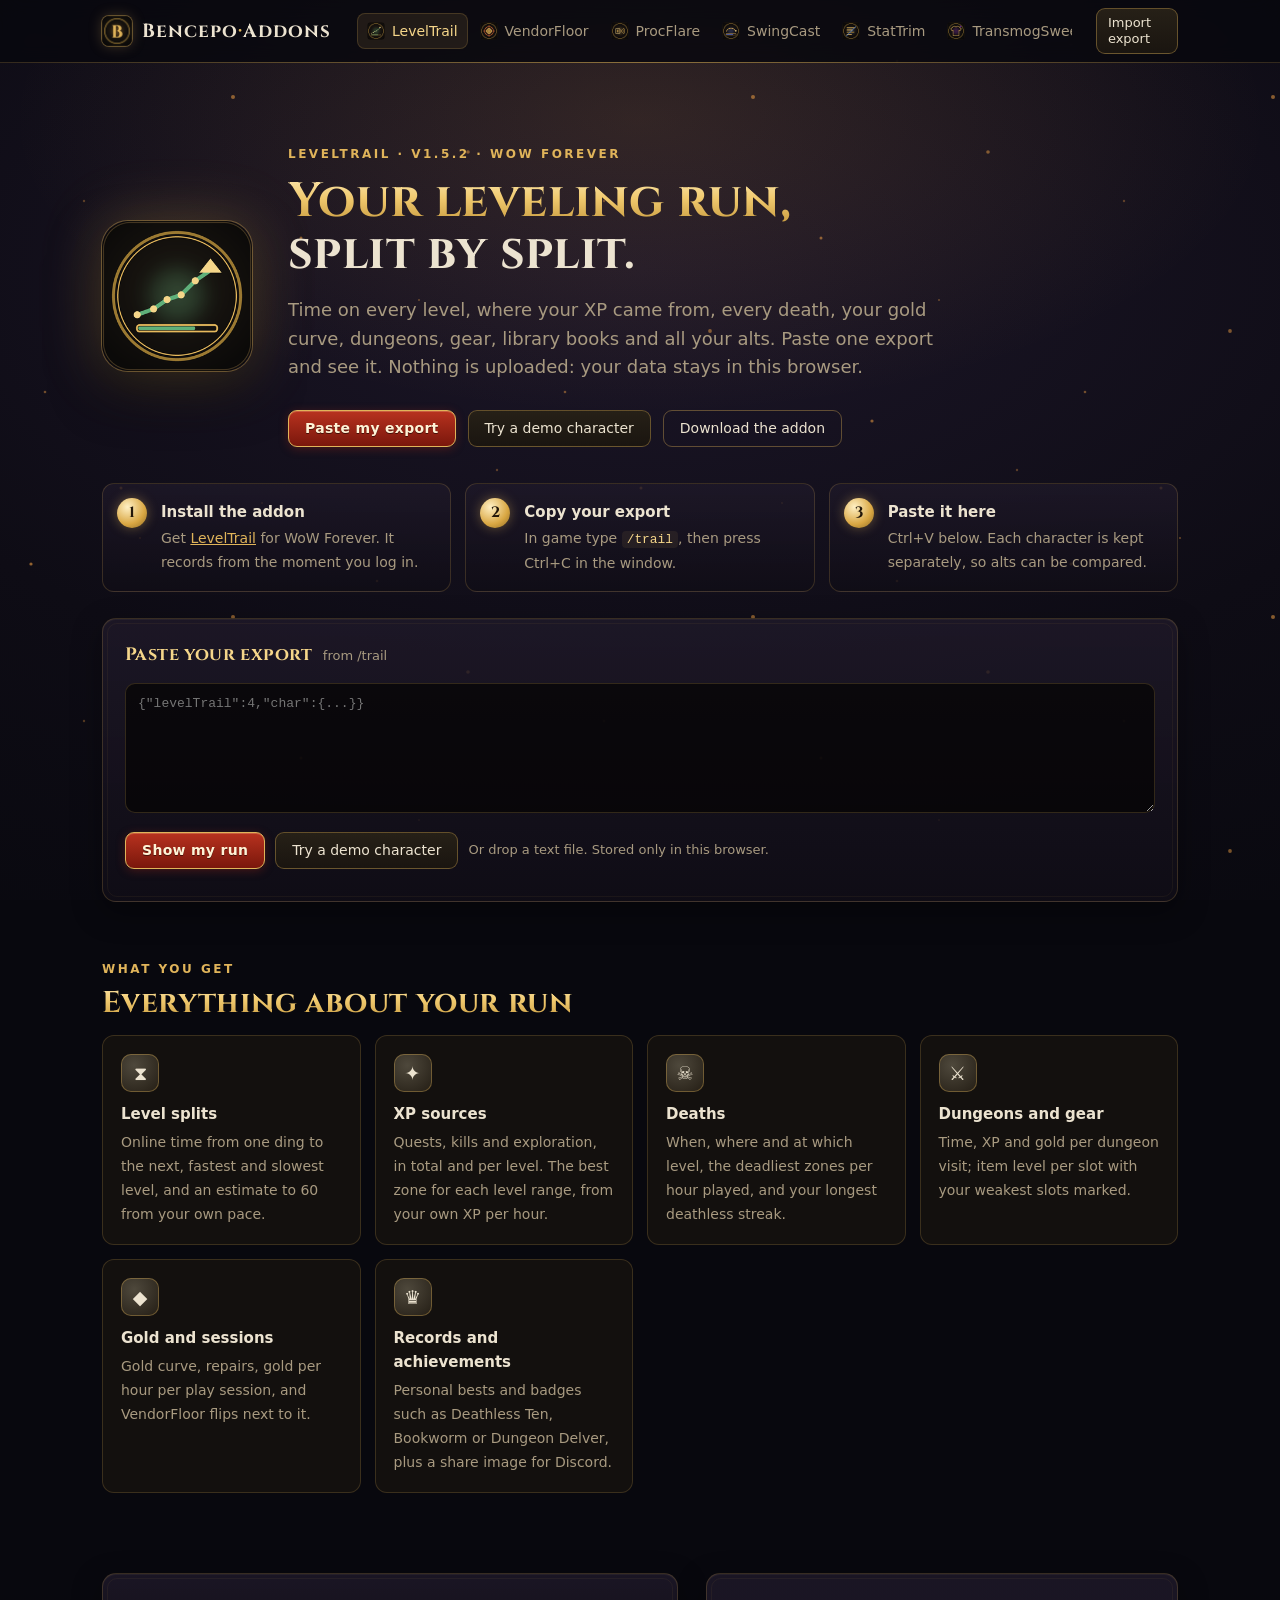
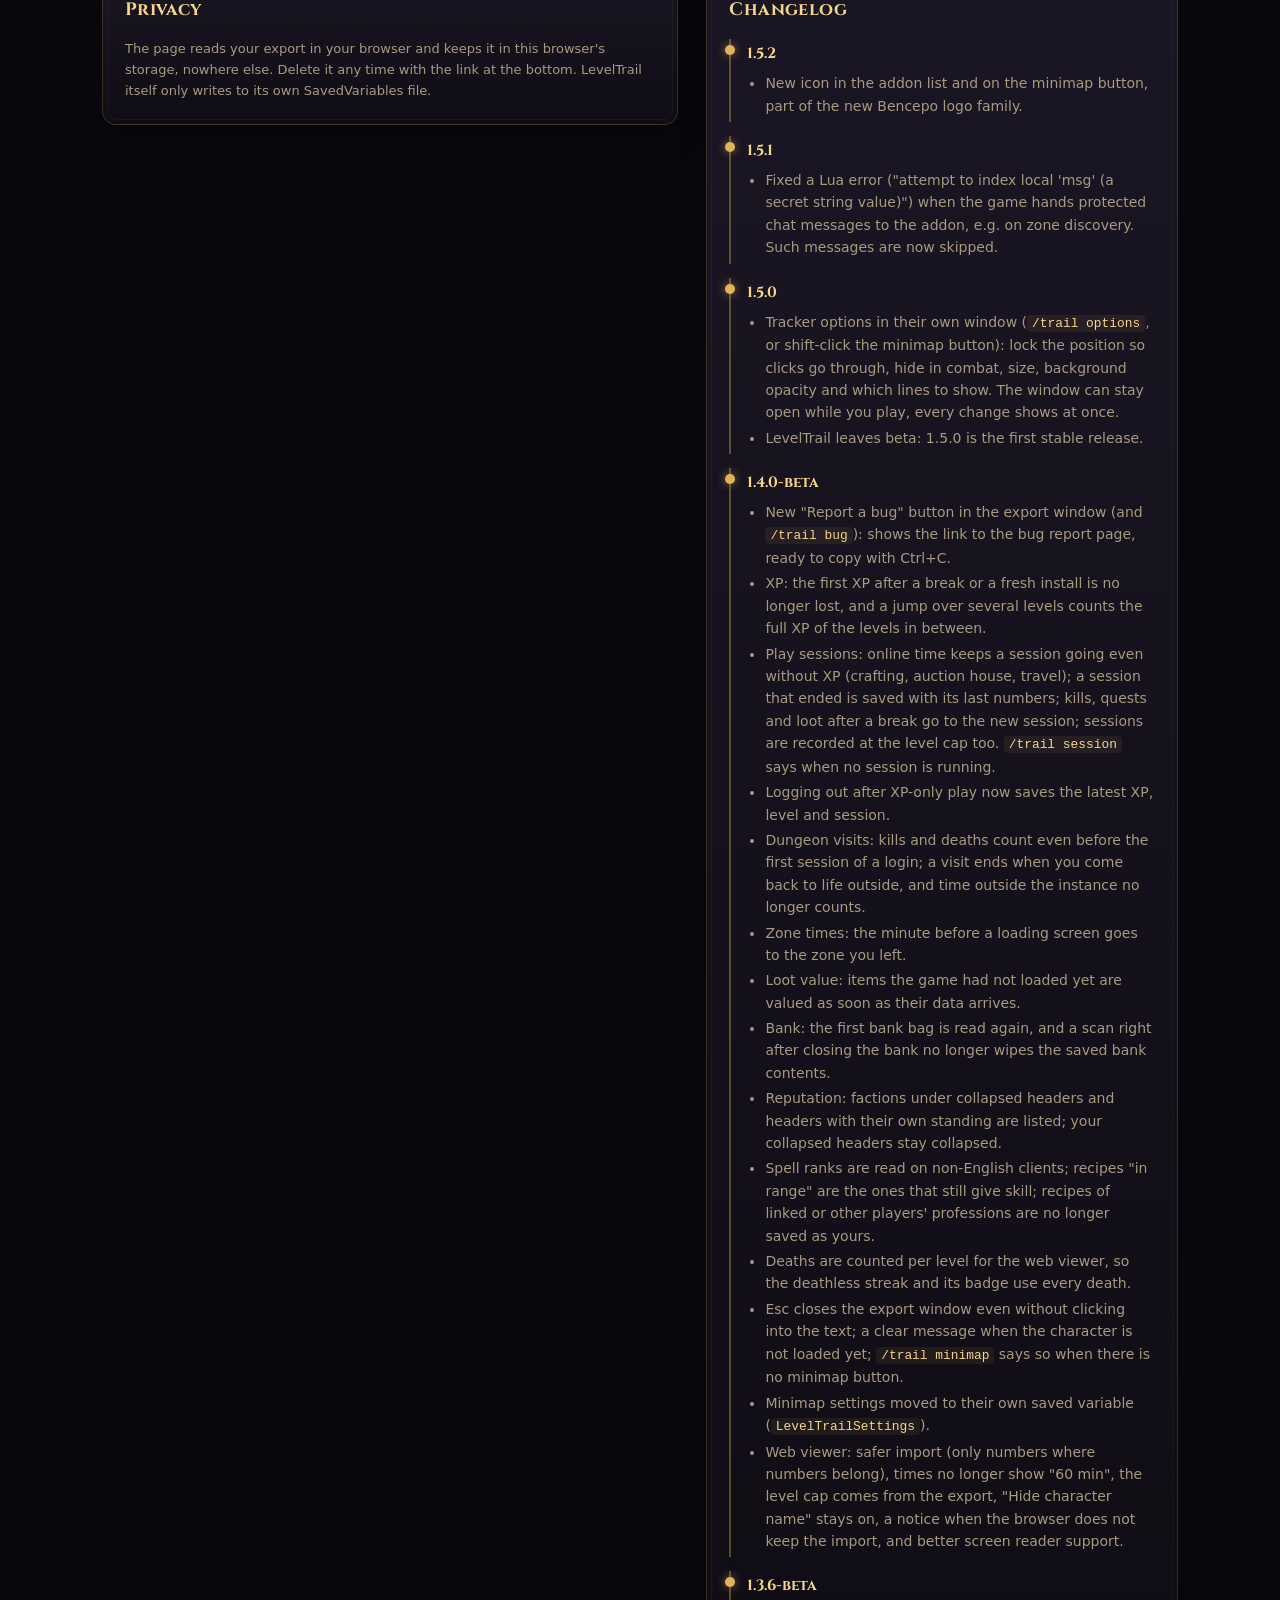
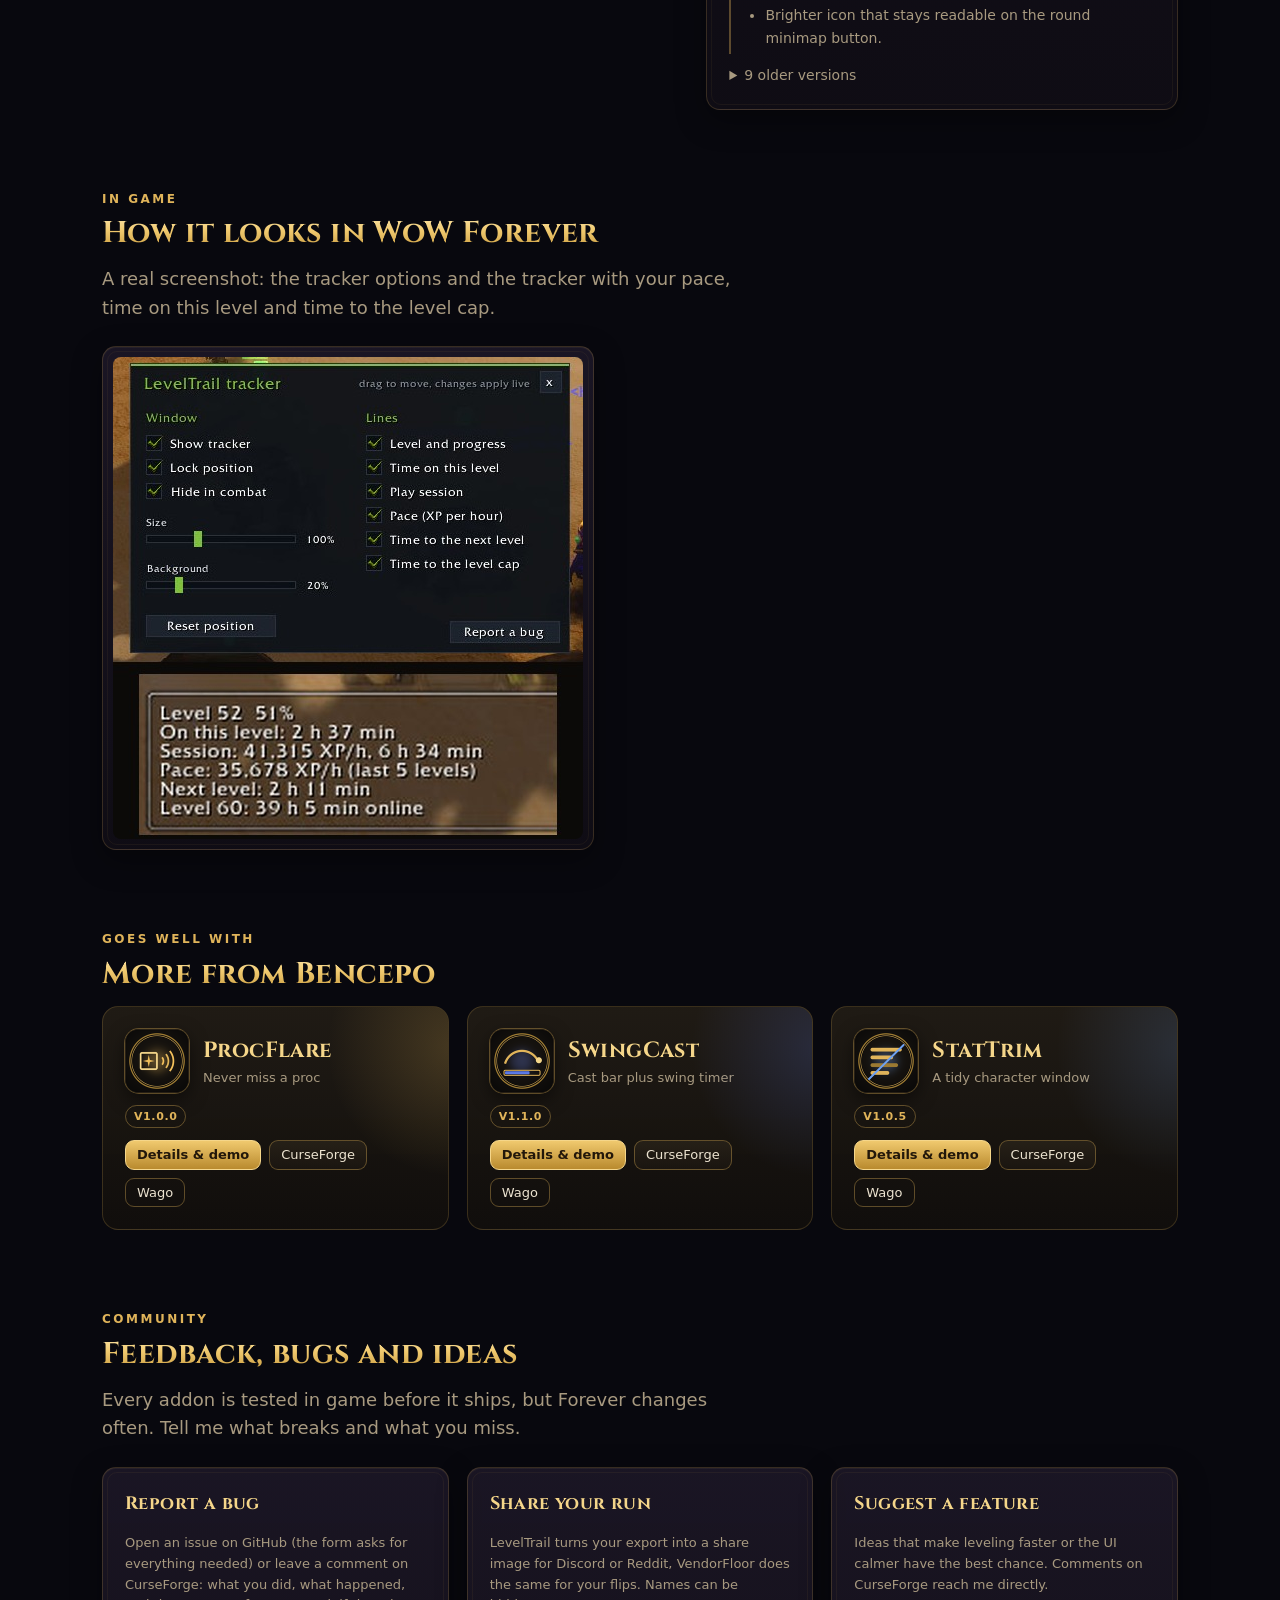
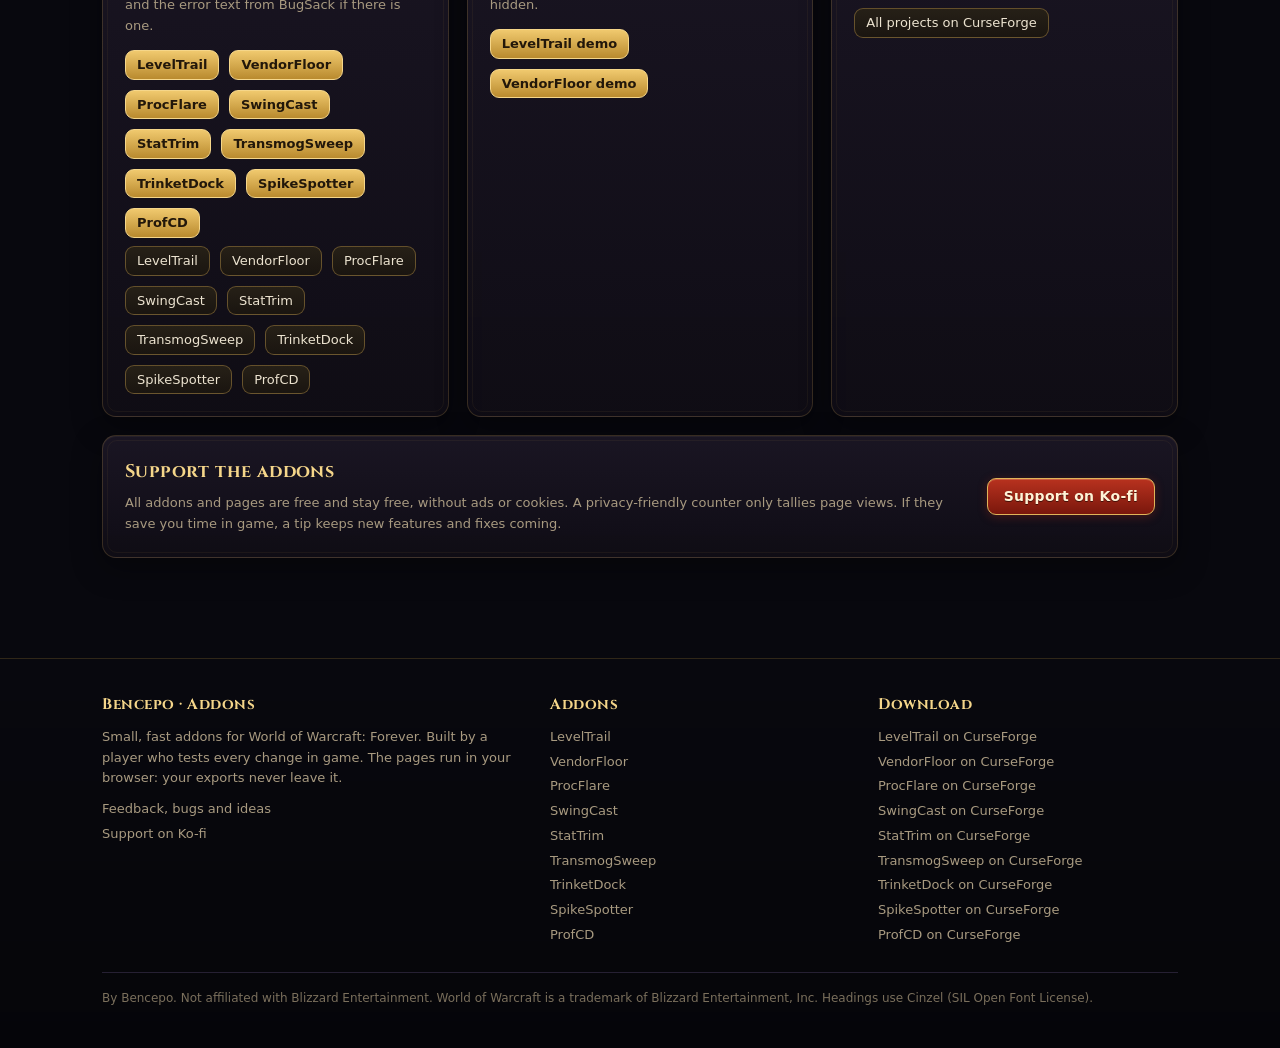
==== leveltrail/index.html @ c0e0cc31 "LevelTrail: Web viewer: merge imports of the same character again Realm text can differ between expo" ====
<!doctype html>
<html lang="en">
<head>
<meta charset="utf-8">
<meta name="viewport" content="width=device-width,initial-scale=1">
<title>LevelTrail – your WoW Forever leveling run, analysed</title>
<meta name="description" content="Paste your LevelTrail export and see your WoW Forever leveling run: time per level, XP sources, deaths, gold, library books and alts. Runs in your browser, nothing is uploaded.">
<meta property="og:title" content="LevelTrail – your leveling run, analysed">
<meta property="og:description" content="Time per level, XP sources, deaths, gold and alts for WoW Forever. Free, private, no account.">
<link rel="icon" type="image/png" href="../assets/icons/leveltrail-64.png">
<meta property="og:image" content="https://bencepo.github.io/assets/icons/leveltrail-256.png">
<meta name="theme-color" content="#0b0a09">
<link rel="stylesheet" href="../assets/site.css?v=d9d7bed5">
<style>
.toolbar{display:flex;align-items:center;gap:10px;flex-wrap:wrap;padding:12px 0 0}
.toolbar .chips{flex:1}
.charhead h1{font-size:40px;text-shadow:0 0 30px currentColor}
.recgrid{display:grid;grid-template-columns:repeat(auto-fill,minmax(200px,1fr));gap:12px;margin-bottom:16px}
.rec{padding:12px 14px;border-radius:12px;border:1px solid var(--line);background:rgba(5,4,3,.45)}
.rec .l{font-size:11px;text-transform:uppercase;letter-spacing:.8px;color:var(--muted);font-weight:600}
.rec .v{font-size:20px;font-weight:800;color:var(--gold2)}
.rec .d{font-size:12px;color:var(--muted)}
.linkbtn,.linkbtn:hover,.linkbtn:active{background:none;border:0;padding:0;font:inherit;color:inherit;text-decoration:underline;cursor:pointer;box-shadow:none;transform:none;display:inline}
.sr-only{position:absolute;width:1px;height:1px;padding:0;margin:-1px;overflow:hidden;clip:rect(0,0,0,0);white-space:nowrap;border:0}
</style>
</head>
<body>
<!--@header--><header class="top"><div class="wrap">
  <a class="brand" href="../"><img src="../assets/icons/bencepo-64.png" alt=""><span class="bt">Bencepo<b>·</b>Addons</span></a>
  <nav class="nav"><a href="../leveltrail/" class=on><img src="../assets/icons/leveltrail-64.png" alt=""><span>LevelTrail</span></a><a href="../vendorfloor/"><img src="../assets/icons/vendorfloor-64.png" alt=""><span>VendorFloor</span></a><a href="../procflare/"><img src="../assets/icons/procflare-64.png" alt=""><span>ProcFlare</span></a><a href="../swingcast/"><img src="../assets/icons/swingcast-64.png" alt=""><span>SwingCast</span></a><a href="../stattrim/"><img src="../assets/icons/stattrim-64.png" alt=""><span>StatTrim</span></a><a href="../transmogsweep/"><img src="../assets/icons/transmogsweep-64.png" alt=""><span>TransmogSweep</span></a><a href="../trinketdock/"><img src="../assets/icons/trinketdock-64.png" alt=""><span>TrinketDock</span></a><a href="../spikespotter/"><img src="../assets/icons/spikespotter-64.png" alt=""><span>SpikeSpotter</span></a><a href="../profcd/"><img src="../assets/icons/profcd-64.png" alt=""><span>ProfCD</span></a></nav>
  <div class="spacer"></div>
  <a class="btn sm" href="../#import">Import export</a>
</div></header><!--/@header-->
<div class="wrap toolbar"><div class="chips" id="chars"></div><button id="addBtn" class="hidden sm">+ Import another character</button></div>

<main class="wrap">
  <div id="intro">
  <section class="hero addonhero">
    <img class="heroicon" src="../assets/icons/leveltrail-256.png" alt="LevelTrail">
    <div>
      <div class="eyebrow">LevelTrail · <!--@version-->v1.5.2<!--/@version--> · WoW Forever</div>
      <h1><span class="goldtext">Your leveling run,</span><br>split by split.</h1>
      <p class="lead">Time on every level, where your XP came from, every death, your gold curve, dungeons, gear, library books and all your alts. Paste one export and see it. Nothing is uploaded: your data stays in this browser.</p>
      <div class="ctas"><a class="btn primary" href="#importBox">Paste my export</a><button id="demoBtn2">Try a demo character</button><a class="btn ghost" href="https://www.curseforge.com/wow/addons/leveltrail" target="_blank" rel="noopener">Download the addon</a></div>
    </div>
  </section>
  <div class="steps">
    <div class="step"><b>Install the addon</b><span>Get <a href="https://www.curseforge.com/wow/addons/leveltrail" target="_blank" rel="noopener">LevelTrail</a> for WoW Forever. It records from the moment you log in.</span></div>
    <div class="step"><b>Copy your export</b><span>In game type <code>/trail</code>, then press Ctrl+C in the window.</span></div>
    <div class="step"><b>Paste it here</b><span>Ctrl+V below. Each character is kept separately, so alts can be compared.</span></div>
  </div>
  </div>

  <section class="card dropzone" id="importBox">
    <h2>Paste your export <span class="small">from /trail</span></h2>
    <textarea id="paste" placeholder='{"levelTrail":4,"char":{...}}' spellcheck="false"></textarea>
    <div class="row" style="margin-top:12px">
      <button class="primary" id="importBtn">Show my run</button>
      <button id="demoBtn">Try a demo character</button>
      <span class="small">Or drop a text file. Stored only in this browser.</span>
    </div>
    <div class="msg" id="msg"></div>
  </section>

  <div id="view"></div>

  <div id="introMore">
    <section class="section">
      <div class="eyebrow">What you get</div>
      <h2 class="goldtext">Everything about your run</h2>
      <div class="features">
        <div class="feat reveal"><div class="fi">⧗</div><b>Level splits</b><span>Online time from one ding to the next, fastest and slowest level, and an estimate to 60 from your own pace.</span></div>
        <div class="feat reveal"><div class="fi">✦</div><b>XP sources</b><span>Quests, kills and exploration, in total and per level. The best zone for each level range, from your own XP per hour.</span></div>
        <div class="feat reveal"><div class="fi">☠</div><b>Deaths</b><span>When, where and at which level, the deadliest zones per hour played, and your longest deathless streak.</span></div>
        <div class="feat reveal"><div class="fi">⚔</div><b>Dungeons and gear</b><span>Time, XP and gold per dungeon visit; item level per slot with your weakest slots marked.</span></div>
        <div class="feat reveal"><div class="fi">◆</div><b>Gold and sessions</b><span>Gold curve, repairs, gold per hour per play session, and VendorFloor flips next to it.</span></div>
        <div class="feat reveal"><div class="fi">♛</div><b>Records and achievements</b><span>Personal bests and badges such as Deathless Ten, Bookworm or Dungeon Delver, plus a share image for Discord.</span></div>
      </div>
    </section>
    <section class="section">
      <div class="split">
        <div class="panel reveal"><h2>Privacy</h2><p class="small" style="margin:0">The page reads your export in your browser and keeps it in this browser's storage, nowhere else. Delete it any time with the link at the bottom. LevelTrail itself only writes to its own SavedVariables file.</p></div>
        <div class="panel reveal"><h2>Changelog</h2><!--@changelog--><div class="changelog"><div class="cl"><b>1.5.2</b><ul><li>New icon in the addon list and on the minimap button, part of the new Bencepo logo family.</li></ul></div><div class="cl"><b>1.5.1</b><ul><li>Fixed a Lua error (&quot;attempt to index local &#x27;msg&#x27; (a secret string value)&quot;) when the game hands protected chat messages to the addon, e.g. on zone discovery. Such messages are now skipped.</li></ul></div><div class="cl"><b>1.5.0</b><ul><li>Tracker options in their own window (<code>/trail options</code>, or shift-click the minimap button): lock the position so clicks go through, hide in combat, size, background opacity and which lines to show. The window can stay open while you play, every change shows at once.</li><li>LevelTrail leaves beta: 1.5.0 is the first stable release.</li></ul></div><div class="cl"><b>1.4.0-beta</b><ul><li>New &quot;Report a bug&quot; button in the export window (and <code>/trail bug</code>): shows the link to the bug report page, ready to copy with Ctrl+C.</li><li>XP: the first XP after a break or a fresh install is no longer lost, and a jump over several levels counts the full XP of the levels in between.</li><li>Play sessions: online time keeps a session going even without XP (crafting, auction house, travel); a session that ended is saved with its last numbers; kills, quests and loot after a break go to the new session; sessions are recorded at the level cap too. <code>/trail session</code> says when no session is running.</li><li>Logging out after XP-only play now saves the latest XP, level and session.</li><li>Dungeon visits: kills and deaths count even before the first session of a login; a visit ends when you come back to life outside, and time outside the instance no longer counts.</li><li>Zone times: the minute before a loading screen goes to the zone you left.</li><li>Loot value: items the game had not loaded yet are valued as soon as their data arrives.</li><li>Bank: the first bank bag is read again, and a scan right after closing the bank no longer wipes the saved bank contents.</li><li>Reputation: factions under collapsed headers and headers with their own standing are listed; your collapsed headers stay collapsed.</li><li>Spell ranks are read on non-English clients; recipes &quot;in range&quot; are the ones that still give skill; recipes of linked or other players&#x27; professions are no longer saved as yours.</li><li>Deaths are counted per level for the web viewer, so the deathless streak and its badge use every death.</li><li>Esc closes the export window even without clicking into the text; a clear message when the character is not loaded yet; <code>/trail minimap</code> says so when there is no minimap button.</li><li>Minimap settings moved to their own saved variable (<code>LevelTrailSettings</code>).</li><li>Web viewer: safer import (only numbers where numbers belong), times no longer show &quot;60 min&quot;, the level cap comes from the export, &quot;Hide character name&quot; stays on, a notice when the browser does not keep the import, and better screen reader support.</li></ul></div><div class="cl"><b>1.3.6-beta</b><ul><li>Brighter icon that stays readable on the round minimap button.</li></ul></div></div><details><summary>9 older versions</summary><div class="changelog" style="margin-top:12px"><div class="cl"><b>1.3.5-beta</b><ul><li>New icon: glowing footsteps climbing to a star, for the minimap button and the addon list.</li></ul></div><div class="cl"><b>1.3.4-beta</b><ul><li>/trail hud, /trail minimap, /trail session and /trail help no longer rebuild the whole character snapshot first.</li><li>Bank and recipe scans wait a second after the last change instead of running on every single item move or craft.</li></ul></div><div class="cl"><b>1.3.3-beta</b><ul><li>Less work while farming: the character snapshot (bags, quests, talents, reputation, spells) is rebuilt at most once a minute instead of after every loot or money change; right away on level-up, zone change, export and logout.</li><li>Removed fallbacks for old clients and the spare minimap button that was only used without LibDBIcon.</li><li>Code check with LuaLS and the WoW API annotations runs with every change.</li></ul></div><div class="cl"><b>1.3.2-beta</b><ul><li>Now also on Wago Addons.</li><li>Automated tests (busted) for chat parsing, pace and formatting run with every change.</li></ul></div><div class="cl"><b>1.3.1-beta</b><ul><li>Own minimap and addon list icon.</li><li>Removed everything left from the former name BencepoExport: the data takeover, the <code>/bx</code> command, the optional dependency and the <code>legacy/</code> and <code>migration/</code> folders. Use <code>/trail</code> or <code>/lt</code>.</li><li>Exports no longer carry the <code>bencepoExport</code> marker; the web viewer only reads LevelTrail exports.</li></ul></div><div class="cl"><b>1.3.0-beta</b><ul><li>Best zone per level: online time and XP per zone and level (<code>char.zoneLevels</code>).</li><li>Session recap: kills, quests, deaths and vendor value of the loot per play session; <code>/trail session</code> shows the running session in chat.</li><li>Dungeon runs: every visit to a dungeon or raid with time, XP, gold, kills, deaths and loot (<code>char.dungeons</code>, last 50).</li><li>Travel time: time on flights and corpse runs, in total and per level (<code>char.travel</code>).</li><li>Quest numbers (<code>char.questStats</code>: completed, quest log, quests per level) and talent trees with points (<code>char.talentTrees</code>).</li><li>Web viewer: level times compared with your other characters, best zone for your level, rested XP, travel time, quests, talents (unspent points), gear (weakest slots), professions (at the cap), reputation, death analysis, last session recap, dungeons.</li></ul></div><div class="cl"><b>1.2.0-beta</b><ul><li>Minimap button (LibDBIcon, so minimap button collectors can take it): left-click opens the export for the web page, right-click turns the tracker window on or off, drag to move. <code>/trail minimap</code> hides or shows it. LevelTrail also appears in the game&#x27;s addon menu next to the minimap.</li></ul></div><div class="cl"><b>1.1.0-beta</b><ul><li>Tracker window (<code>/trail hud</code>): level progress, time on the level, session and average XP per hour, time to the next level and to 60. Movable, remembers position and visibility per character.</li><li>Pace: XP per hour from the last five full levels (or the session), time to the next level and the level cap, in the export (<code>char.pace</code>) and in <code>/trail chat</code>.</li><li>Zones: online time, XP and deaths per zone (<code>char.zones</code>).</li><li><code>/trail help</code> lists the commands.</li><li>Web viewer: XP per hour, time to 60 from the addon, zones table.</li><li>VendorFloor: if Bencepo&#x27;s auction house addon VendorFloor is installed, its profit is part of the export (account-wide totals, profit per day, and per play session). The web viewer shows it next to the gold curve. Without VendorFloor nothing changes.</li><li>Play sessions in the web viewer show gold per hour.</li></ul></div><div class="cl"><b>1.0.0-beta</b><ul><li>First public version: level splits, XP sources, deaths, gold per day, repairs, play sessions, library books (WoW Forever) and a copyable export (<code>/trail</code>) for the LevelTrail web viewer at https://bencepo.github.io/leveltrail/</li></ul></div></div></details><!--/@changelog--></div>
      </div>
    </section>
    <section class="section" id="ingame">
    <div class="eyebrow">In game</div>
    <h2 class="goldtext">How it looks in WoW Forever</h2>
    <p class="lead">A real screenshot: the tracker options and the tracker with your pace, time on this level and time to the level cap.</p>
    <div class="panel reveal" style="padding:10px;max-width:492px"><img src="../media/leveltrail/ingame.jpg" alt="LevelTrail tracker in WoW Forever" loading="lazy" style="width:100%;display:block;border-radius:8px"></div>
  </section>
    <section class="section"><div class="eyebrow">Goes well with</div><h2 class="goldtext">More from Bencepo</h2><!--@goes--><div class="addons"><div class="acard reveal" style="--glow:rgba(240,190,90,.32)">
  <div class="head"><img src="../assets/icons/procflare-128.png" alt=""><div><h3>ProcFlare</h3><div class="small">Never miss a proc</div></div></div>
  
  <div class="meta"><span class="tag">v1.0.0</span></div>
  <div class="links"><a class="btn gold sm" href="../procflare/">Details & demo</a><a class="btn sm" href="https://www.curseforge.com/wow/addons/procflare" target="_blank" rel="noopener">CurseForge</a><a class="btn sm ghost" href="https://addons.wago.io/addons/procflare" target="_blank" rel="noopener">Wago</a></div>
</div><div class="acard reveal" style="--glow:rgba(90,120,230,.32)">
  <div class="head"><img src="../assets/icons/swingcast-128.png" alt=""><div><h3>SwingCast</h3><div class="small">Cast bar plus swing timer</div></div></div>
  
  <div class="meta"><span class="tag">v1.1.0</span></div>
  <div class="links"><a class="btn gold sm" href="../swingcast/">Details & demo</a><a class="btn sm" href="https://www.curseforge.com/wow/addons/swingcast" target="_blank" rel="noopener">CurseForge</a><a class="btn sm ghost" href="https://addons.wago.io/addons/swingcast" target="_blank" rel="noopener">Wago</a></div>
</div><div class="acard reveal" style="--glow:rgba(110,160,240,.28)">
  <div class="head"><img src="../assets/icons/stattrim-128.png" alt=""><div><h3>StatTrim</h3><div class="small">A tidy character window</div></div></div>
  
  <div class="meta"><span class="tag">v1.0.5</span></div>
  <div class="links"><a class="btn gold sm" href="../stattrim/">Details & demo</a><a class="btn sm" href="https://www.curseforge.com/wow/addons/stattrim" target="_blank" rel="noopener">CurseForge</a><a class="btn sm ghost" href="https://addons.wago.io/addons/stattrim" target="_blank" rel="noopener">Wago</a></div>
</div></div><!--/@goes--></section>
    <!--@community--><section class="section" id="community">
  <div class="eyebrow">Community</div>
  <h2 class="goldtext">Feedback, bugs and ideas</h2>
  <p class="lead">Every addon is tested in game before it ships, but Forever changes often. Tell me what breaks and what you miss.</p>
  <div class="grid3">
    <div class="panel reveal"><h2>Report a bug</h2><p class="small">Open an issue on GitHub (the form asks for everything needed) or leave a comment on CurseForge: what you did, what happened, and the error text from BugSack if there is one.</p>
      <div class="row" style="margin-bottom:8px"><a class="btn sm gold" href="https://github.com/Bencepo/LevelTrail/issues/new/choose" target="_blank" rel="noopener">LevelTrail</a><a class="btn sm gold" href="https://github.com/Bencepo/VendorFloor/issues/new/choose" target="_blank" rel="noopener">VendorFloor</a><a class="btn sm gold" href="https://github.com/Bencepo/ProcFlare/issues/new/choose" target="_blank" rel="noopener">ProcFlare</a><a class="btn sm gold" href="https://github.com/Bencepo/SwingCast/issues/new/choose" target="_blank" rel="noopener">SwingCast</a><a class="btn sm gold" href="https://github.com/Bencepo/StatTrim/issues/new/choose" target="_blank" rel="noopener">StatTrim</a><a class="btn sm gold" href="https://github.com/Bencepo/TransmogSweep/issues/new/choose" target="_blank" rel="noopener">TransmogSweep</a><a class="btn sm gold" href="https://github.com/Bencepo/TrinketDock/issues/new/choose" target="_blank" rel="noopener">TrinketDock</a><a class="btn sm gold" href="https://github.com/Bencepo/SpikeSpotter/issues/new/choose" target="_blank" rel="noopener">SpikeSpotter</a><a class="btn sm gold" href="https://github.com/Bencepo/ProfCD/issues/new/choose" target="_blank" rel="noopener">ProfCD</a></div>
      <div class="row"><a class="btn sm" href="https://www.curseforge.com/wow/addons/leveltrail#comments" target="_blank" rel="noopener">LevelTrail</a><a class="btn sm" href="https://www.curseforge.com/wow/addons/vendorfloor#comments" target="_blank" rel="noopener">VendorFloor</a><a class="btn sm" href="https://www.curseforge.com/wow/addons/procflare#comments" target="_blank" rel="noopener">ProcFlare</a><a class="btn sm" href="https://www.curseforge.com/wow/addons/swingcast#comments" target="_blank" rel="noopener">SwingCast</a><a class="btn sm" href="https://www.curseforge.com/wow/addons/stattrim#comments" target="_blank" rel="noopener">StatTrim</a><a class="btn sm" href="https://www.curseforge.com/wow/addons/transmogsweep#comments" target="_blank" rel="noopener">TransmogSweep</a><a class="btn sm" href="https://www.curseforge.com/wow/addons/trinketdock#comments" target="_blank" rel="noopener">TrinketDock</a><a class="btn sm" href="https://www.curseforge.com/wow/addons/spikespotter#comments" target="_blank" rel="noopener">SpikeSpotter</a><a class="btn sm" href="https://www.curseforge.com/wow/addons/profcd#comments" target="_blank" rel="noopener">ProfCD</a></div></div>
    <div class="panel reveal"><h2>Share your run</h2><p class="small">LevelTrail turns your export into a share image for Discord or Reddit, VendorFloor does the same for your flips. Names can be hidden.</p>
      <div class="row"><a class="btn sm gold" href="../leveltrail/#demo">LevelTrail demo</a><a class="btn sm gold" href="../vendorfloor/#demo">VendorFloor demo</a></div></div>
    <div class="panel reveal"><h2>Suggest a feature</h2><p class="small">Ideas that make leveling faster or the UI calmer have the best chance. Comments on CurseForge reach me directly.</p>
      <div class="row"><a class="btn sm" href="https://www.curseforge.com/members/bencepo/projects" target="_blank" rel="noopener">All projects on CurseForge</a></div></div>
  </div>
  <div class="panel support reveal" style="margin-top:18px;display:flex;gap:22px;align-items:center;flex-wrap:wrap">
    <div style="flex:1;min-width:260px"><h2 style="margin-bottom:6px">Support the addons</h2><p class="small" style="margin:0">All addons and pages are free and stay free, without ads or cookies. A privacy-friendly counter only tallies page views. If they save you time in game, a tip keeps new features and fixes coming.</p></div>
    <a class="btn primary" href="https://ko-fi.com/bencepo" target="_blank" rel="noopener">Support on Ko-fi</a>
  </div>
</section><!--/@community-->
  </div>
</main>

<!--@footer--><footer class="site"><div class="wrap">
  <div class="cols">
    <div><h4>Bencepo · Addons</h4><p style="margin:0 0 10px">Small, fast addons for World of Warcraft: Forever. Built by a player who tests every change in game. The pages run in your browser: your exports never leave it.</p>
      <a href="../#community">Feedback, bugs and ideas</a><a href="https://ko-fi.com/bencepo" target="_blank" rel="noopener">Support on Ko-fi</a></div>
    <div><h4>Addons</h4><a href="../leveltrail/">LevelTrail</a><a href="../vendorfloor/">VendorFloor</a><a href="../procflare/">ProcFlare</a><a href="../swingcast/">SwingCast</a><a href="../stattrim/">StatTrim</a><a href="../transmogsweep/">TransmogSweep</a><a href="../trinketdock/">TrinketDock</a><a href="../spikespotter/">SpikeSpotter</a><a href="../profcd/">ProfCD</a></div>
    <div><h4>Download</h4><a href="https://www.curseforge.com/wow/addons/leveltrail" target="_blank" rel="noopener">LevelTrail on CurseForge</a><a href="https://www.curseforge.com/wow/addons/vendorfloor" target="_blank" rel="noopener">VendorFloor on CurseForge</a><a href="https://www.curseforge.com/wow/addons/procflare" target="_blank" rel="noopener">ProcFlare on CurseForge</a><a href="https://www.curseforge.com/wow/addons/swingcast" target="_blank" rel="noopener">SwingCast on CurseForge</a><a href="https://www.curseforge.com/wow/addons/stattrim" target="_blank" rel="noopener">StatTrim on CurseForge</a><a href="https://www.curseforge.com/wow/addons/transmogsweep" target="_blank" rel="noopener">TransmogSweep on CurseForge</a><a href="https://www.curseforge.com/wow/addons/trinketdock" target="_blank" rel="noopener">TrinketDock on CurseForge</a><a href="https://www.curseforge.com/wow/addons/spikespotter" target="_blank" rel="noopener">SpikeSpotter on CurseForge</a><a href="https://www.curseforge.com/wow/addons/profcd" target="_blank" rel="noopener">ProfCD on CurseForge</a></div>
  </div>
  <div class="legal">By Bencepo. Not affiliated with Blizzard Entertainment. World of Warcraft is a trademark of Blizzard Entertainment, Inc. Headings use Cinzel (SIL Open Font License).</div>
</div></footer><!--/@footer-->
<div class="wrap small" id="clearWrap" style="margin:-30px auto 30px"><button type="button" class="linkbtn" id="clearAll">Delete all LevelTrail data stored on this site</button></div>

<script src="../assets/site.js?v=d9d7bed5"></script>
<script>
"use strict";
const KEY = "leveltrail.chars.v1";
const CLASS_COLOR = {WARRIOR:"#C69B6D",PALADIN:"#F48CBA",HUNTER:"#AAD372",ROGUE:"#FFF468",PRIEST:"#FFFFFF",SHAMAN:"#0070DD",MAGE:"#3FC7EB",WARLOCK:"#8788EE",DRUID:"#FF7C0A",DEATHKNIGHT:"#C41E3A",MONK:"#00FF98",DEMONHUNTER:"#A330C9",EVOKER:"#33937F"};
const MAX_LEVEL = 60; // fallback when an export has no pace.maxLevel
const maxLvl = c => { const m = +(c && c.pace && c.pace.maxLevel); return m > 0 ? m : MAX_LEVEL; };
const $ = id => document.getElementById(id);
const arr = v => Array.isArray(v) ? v : (v && typeof v === "object" ? Object.values(v) : []);
const esc = s => String(s ?? "").replace(/[&<>"']/g, c => ({"&":"&amp;","<":"&lt;",">":"&gt;",'"':"&quot;","'":"&#39;"}[c]));
const num = n => (+n || 0).toLocaleString("en-US");
const cap = s => { s = String(s || "").toLowerCase(); return s ? s[0].toUpperCase() + s.slice(1) : ""; };
const className = c => ({DEATHKNIGHT:"Death Knight",DEMONHUNTER:"Demon Hunter"}[c] || cap(c));
const raceName = r => ({Scourge:"Undead"}[r] || String(r || "").replace(/([a-z])([A-Z])/g, "$1 $2"));
function dur(sec, short) {
  if (sec == null || !isFinite(+sec)) return "–";
  // round to whole minutes first, then split, so 59.6 minutes become 1 h, not "60 min"
  const mins = Math.round(Math.max(0, +sec) / 60);
  const d = Math.floor(mins / 1440), h = Math.floor(mins % 1440 / 60), m = mins % 60;
  if (d) return short ? `${d}d ${h}h` : `${d} d ${h} h`;
  if (h) return short ? `${h}h ${m}m` : `${h} h ${m} min`;
  return short ? `${m}m` : `${m} min`;
}
function gold(c, short) {
  c = +c || 0; const neg = c < 0; c = Math.abs(c);
  const g = Math.floor(c / 10000), s = Math.floor(c % 10000 / 100), k = Math.floor(c % 100);
  const t = short ? (g ? `${num(g)}g` : s ? `${s}s` : `${k}c`) : (g ? `${num(g)}g ${s}s` : `${s}s ${k}c`);
  return (neg ? "−" : "") + t;
}
const pct = (a, b) => b ? Math.round(a / b * 100) : 0;

/* ---------- storage (per browser, may be unavailable) ---------- */
let memStore = {};
let storeBroken = false; // stored data could not be read and not be backed up: never overwrite it
function load() {
  let raw = null;
  try { raw = localStorage.getItem(KEY); } catch (e) { return memStore; }
  if (!raw) return {};
  try {
    const all = JSON.parse(raw) || {};
    Object.keys(all).forEach(id => { all[id] = clean(all[id]); });
    return all;
  } catch (e) {
    // keep a copy of what could not be read instead of replacing it on the next save
    storeBroken = true;
    try { localStorage.setItem(KEY + ".broken-" + Date.now(), raw); localStorage.removeItem(KEY); storeBroken = false; } catch (e2) {}
    return {};
  }
}
// Returns false when the browser did not keep the data (storage full or blocked).
function save(all) {
  memStore = all;
  if (storeBroken) return false;
  try { localStorage.setItem(KEY, JSON.stringify(all)); return true; } catch (e) { return false; }
}
let current = null;
let demoMode = false;
let hideName = false; // share card option, kept across re-renders

/* ---------- parsing ---------- */
// Numbers in an export are only ever used as numbers: anything else becomes null, so no
// text from a pasted export can reach the page except through esc().
const N = v => (v === null || v === undefined || v === "" || typeof v === "boolean" || !isFinite(+v)) ? null : +v;
function cleanRows(list, fields) {
  return arr(list).filter(r => r && typeof r === "object").map(r => { const o = { ...r }; fields.forEach(k => { if (k in o) o[k] = N(o[k]); }); return o; });
}
function clean(c) {
  if (!c || typeof c !== "object") return c;
  ["level","xp","xpMax","rested","online","copper","deathCount","firstLevel","ts","unspent","addonVersion"].forEach(k => { if (k in c) c[k] = N(c[k]); });
  if (c.splits) c.splits = cleanRows(c.splits, ["level","dur","online","ts"]);
  if (c.deaths) c.deaths = cleanRows(c.deaths, ["level","ts"]);
  if (c.sessions) c.sessions = cleanRows(c.sessions, ["minutes","levelStart","levelEnd","xpGained","copperDelta","kills","quests","deaths","loot","flipProfit"]);
  if (c.zoneLevels) c.zoneLevels = cleanRows(c.zoneLevels, ["level","time","xp"]);
  if (c.zones) c.zones = cleanRows(c.zones, ["time","xp","deaths"]);
  if (c.dungeons) c.dungeons = cleanRows(c.dungeons, ["level","minutes","xp","copper","kills","deaths","loot"]);
  if (c.talentTrees) c.talentTrees = cleanRows(c.talentTrees, ["points"]);
  if (c.talents) c.talents = cleanRows(c.talents, ["rank","max"]);
  if (c.reputation) c.reputation = cleanRows(c.reputation, ["standing","value","min","max"]);
  if (c.levelSince && typeof c.levelSince === "object") ["level","online","ts"].forEach(k => { if (k in c.levelSince) c.levelSince[k] = N(c.levelSince[k]); });
  if (c.pace && typeof c.pace === "object") Object.keys(c.pace).forEach(k => { if (typeof c.pace[k] !== "boolean" && k !== "rateFrom") c.pace[k] = N(c.pace[k]); });
  if (c.libraryBooks && typeof c.libraryBooks === "object") ["count","total"].forEach(k => { if (k in c.libraryBooks) c.libraryBooks[k] = N(c.libraryBooks[k]); });
  if (c.deathsByLevel && typeof c.deathsByLevel === "object") { const o = {}; Object.keys(c.deathsByLevel).forEach(k => { const l = N(k), n = N(c.deathsByLevel[k]); if (l != null && n != null) o[l] = n; }); c.deathsByLevel = o; }
  if (c.gear && typeof c.gear === "object") Object.keys(c.gear).forEach(k => { const g = c.gear[k]; if (g && typeof g === "object") { g.ilvl = N(g.ilvl); g.q = N(g.q); } });
  return c;
}
function parseExport(text) {
  text = String(text || "").trim();
  if (!text) throw new Error("Paste the text from /trail first.");
  const start = text.indexOf("{"), end = text.lastIndexOf("}");
  if (start < 0 || end < start) throw new Error("That does not look like a LevelTrail export. In game type /trail and press Ctrl+C in the window.");
  let d;
  try { d = JSON.parse(text.slice(start, end + 1)); } catch (e) { throw new Error("The text is incomplete or changed. Copy it again with Ctrl+C in the /trail window."); }
  if (!d || !d.levelTrail || !d.char || typeof d.char !== "object") throw new Error("That is not a LevelTrail export.");
  if (N(d.char.level) == null) throw new Error("That export has no valid character level. Copy it again with /trail.");
  return d;
}
let chars = load();
// Same character = same name and realm. Realm text can differ between exports ("?" before the
// realm is known, spaces, case), so compare a normalized realm and treat an unknown realm as a match.
const normRealm = r => String(r ?? "").replace(/[\s'-]/g, "").toLowerCase().replace(/^\?$/, "");
function charId(c) { return `${c.name || "Unknown"}-${normRealm(c.realm)}`; }
function sameChar(a, b) {
  if (!a || !b || String(a.name || "").toLowerCase() !== String(b.name || "").toLowerCase()) return false;
  const ra = normRealm(a.realm), rb = normRealm(b.realm);
  return !ra || !rb || ra === rb;
}
// newer export wins: timestamp, then online time, then level
const newer = (a, b) => ((+a.ts || 0) - (+b.ts || 0)) || ((+a.online || 0) - (+b.online || 0)) || ((+a.level || 0) - (+b.level || 0));
function addChar(all, c) {
  let keep = c;
  Object.keys(all).forEach(id => { if (sameChar(all[id], c)) { if (newer(all[id], keep) > 0) keep = all[id]; delete all[id]; } });
  if (keep !== c && !normRealm(keep.realm) && normRealm(c.realm)) keep.realm = c.realm;
  const id = charId(keep); all[id] = keep; return id;
}
function dedupe(all) {
  const out = {}; let changed = false;
  Object.keys(all).forEach(id => { const nid = addChar(out, all[id]); if (nid !== id) changed = true; });
  return { all: out, changed: changed || Object.keys(out).length !== Object.keys(all).length };
}
{ const d = dedupe(chars); if (d.changed) { chars = d.all; save(chars); } }
function slim(d) {
  // keep what the viewer needs; drop quests, recipes, spells, bags and bank
  const c = d.char, o = {};
  ["name","realm","class","race","date","ts","addonVersion","level","xp","xpMax","rested","online","splits","levelSince","xpSources","deaths","deathCount","deathsByLevel","firstLevel","goldDays","repairs","sessionMonths","sessions","libraryBooks","vendorFloor","zones","pace","copper","zone","subzone","professions","zoneLevels","dungeons","dungeonRun","travel","questStats","talentTrees","talents","unspent","reputation"].forEach(k => { if (c[k] !== undefined) o[k] = c[k]; });
  // gear: name, item level and quality per slot
  if (d.equipped && typeof d.equipped === "object") {
    o.gear = {};
    Object.keys(d.equipped).forEach(k => { const g = d.equipped[k] || {}; o.gear[k] = { name: g.name, ilvl: g.ilvl, q: g.q }; });
  }
  if (!o.questStats && d.quests) o.questStats = { completed: arr(d.quests.completed).length, log: arr(d.quests.log).length, logComplete: arr(d.quests.log).filter(q => q.complete).length };
  return clean(o);
}

/* ---------- derived numbers ---------- */
function stats(c) {
  const splits = arr(c.splits).filter(s => s && s.level != null).sort((a, b) => a.level - b.level);
  const full = splits.filter(s => s.dur != null && !s.partial);
  const recorded = full.reduce((a, s) => a + (+s.dur || 0), 0);
  const last5 = full.slice(-5);
  const avg5 = last5.length ? last5.reduce((a, s) => a + (+s.dur || 0), 0) / last5.length : null;
  const fastest = full.length ? full.reduce((a, s) => (+s.dur < +a.dur ? s : a)) : null;
  const slowest = full.length ? full.reduce((a, s) => (+s.dur > +a.dur ? s : a)) : null;
  const since = c.levelSince;
  const onLevel = since && c.online != null && since.online != null ? c.online - since.online : null;
  // estimate: later levels take longer, so scale the recent average by the level ratio
  let eta = null;
  const top = maxLvl(c);
  if (avg5 && last5.length >= 3 && c.level < top) {
    const ref = last5.reduce((a, s) => a + s.level, 0) / last5.length;
    let total = 0;
    for (let L = c.level; L < top; L++) total += avg5 * Math.pow((L + 1) / ref, 1.15);
    const frac = c.xpMax ? Math.min(1, (+c.xp || 0) / c.xpMax) : 0;
    eta = Math.max(0, total - avg5 * Math.pow((c.level + 1) / ref, 1.15) * frac);
  }
  // the addon's own estimate (from XP per hour and the XP table) wins when present
  const p = c.pace || null;
  if (p && p.secToCap != null && c.level < top) eta = +p.secToCap;
  const xs = c.xpSources || null;
  const deaths = arr(c.deaths);
  const deathCount = c.deathCount ?? deaths.length;
  // deaths per level: complete from the addon (1.4+), otherwise only the exported list
  const byLevel = {};
  const fullCounts = c.deathsByLevel && typeof c.deathsByLevel === "object";
  if (fullCounts) Object.keys(c.deathsByLevel).forEach(l => { byLevel[l] = +c.deathsByLevel[l] || 0; });
  else deaths.forEach(d => { if (d.level != null) byLevel[d.level] = (byLevel[d.level] || 0) + 1; });
  const deathsComplete = fullCounts || deaths.length >= deathCount;
  return { p, top, n5: last5.length, splits, full, recorded, avg5, fastest, slowest, onLevel, eta, xs, deaths, deathCount, deathsByLevel: byLevel, deathsComplete };
}

/* ---------- rendering ---------- */
function renderChips() {
  const ids = Object.keys(chars).sort((a, b) => (chars[b].level || 0) - (chars[a].level || 0));
  $("chars").innerHTML = ids.map(id => {
    const c = chars[id];
    return `<button class="chip ${id === current ? "on" : ""}" data-id="${esc(id)}" style="${id === current ? "" : `color:${CLASS_COLOR[c.class] || "inherit"}`}">${esc(c.name)} ${esc(c.level)}</button>`;
  }).join("") + (demoMode ? `<span class="chip on">Demo</span>` : "");
  $("addBtn").classList.toggle("hidden", !(ids.length || demoMode));
  $("clearWrap").classList.toggle("hidden", !ids.length);
}

function barChart(splits) {
  const data = splits.filter(s => s.dur != null);
  if (!data.length) return `<div class="empty">No completed level yet. Splits start with your next level-up.</div>`;
  const W = 1000, H = 220, P = {l: 46, r: 8, t: 10, b: 24};
  const max = Math.max(...data.map(s => +s.dur));
  const bw = Math.min(70, (W - P.l - P.r) / data.length);
  const y = v => H - P.b - (v / max) * (H - P.t - P.b);
  const ticks = [0, .25, .5, .75, 1].map(f => f * max);
  let g = ticks.map(t => `<line x1="${P.l}" x2="${W - P.r}" y1="${y(t)}" y2="${y(t)}" stroke="#2a241c"/><text x="${P.l - 6}" y="${y(t) + 4}" text-anchor="end">${dur(t, true)}</text>`).join("");
  data.forEach((s, i) => {
    const x = P.l + i * bw + bw * .12, w = bw * .76, top = y(+s.dur);
    g += `<rect x="${x}" y="${top}" width="${w}" height="${H - P.b - top}" rx="2" fill="${s.partial ? "#5b4a26" : "#e0a83a"}"><title>Level ${s.level - 1} → ${s.level}: ${s.partial ? "at least " : ""}${dur(s.dur)}</title></rect>`;
    if (data.length <= 30 || i % 2 === 0) g += `<text x="${x + w / 2}" y="${H - 8}" text-anchor="middle">${s.level}</text>`;
  });
  const fast = data.reduce((a, s) => (+s.dur < +a.dur ? s : a)), slow = data.reduce((a, s) => (+s.dur > +a.dur ? s : a));
  const label = `Time per level for levels ${data[0].level} to ${data[data.length - 1].level}. Fastest: level ${fast.level} in ${dur(fast.dur)}. Slowest: level ${slow.level} in ${dur(slow.dur)}. Every level is listed under All splits.`;
  return `<svg viewBox="0 0 ${W} ${H}" width="100%" role="img" aria-label="${esc(label)}">${g}</svg>`;
}

function goldChart(days) {
  days = arr(days).filter(d => d && d.d);
  if (days.length < 2) return `<div class="empty">Gold is recorded once a day. Come back after a few play days.</div>`;
  const W = 1000, H = 180, P = {l: 56, r: 8, t: 10, b: 22};
  const vals = days.map(d => +d.c || 0), max = Math.max(1, ...vals), min = Math.min(0, ...vals);
  const x = i => P.l + i * (W - P.l - P.r) / (days.length - 1);
  const y = v => H - P.b - (v - min) / (max - min) * (H - P.t - P.b);
  const pts = vals.map((v, i) => `${x(i)},${y(v)}`).join(" ");
  let g = [0, .5, 1].map(f => { const v = min + f * (max - min); return `<line x1="${P.l}" x2="${W - P.r}" y1="${y(v)}" y2="${y(v)}" stroke="#2a241c"/><text x="${P.l - 6}" y="${y(v) + 4}" text-anchor="end">${gold(v, true)}</text>`; }).join("");
  g += `<polygon points="${P.l},${y(min)} ${pts} ${x(days.length - 1)},${y(min)}" fill="#e0a83a" opacity=".12"/><polyline points="${pts}" fill="none" stroke="#e0a83a" stroke-width="2.4"/>`;
  g += `<text x="${P.l}" y="${H - 5}">${esc(days[0].d)}</text><text x="${W - P.r}" y="${H - 5}" text-anchor="end">${esc(days[days.length - 1].d)}</text>`;
  const label = `Gold over time: ${gold(vals[0])} on ${days[0].d}, ${gold(vals[vals.length - 1])} on ${days[days.length - 1].d}, highest ${gold(Math.max(...vals))}.`;
  return `<svg viewBox="0 0 ${W} ${H}" width="100%" role="img" aria-label="${esc(label)}">${g}</svg>`;
}

function render() {
  renderChips();
  const c = current && (demoMode && current === "demo" ? DEMO : chars[current]);
  $("intro").classList.toggle("hidden", !!c);
  $("importBox").classList.toggle("hidden", !!c);
  $("introMore").classList.toggle("hidden", !!c);
  if (!c) { $("view").innerHTML = ""; return; }
  const S = stats(c);
  const col = CLASS_COLOR[c.class] || "var(--text)";
  const xpPct = c.xpMax ? Math.min(100, (+c.xp || 0) / c.xpMax * 100) : 0;
  const restPct = c.xpMax ? Math.min(100 - xpPct, (+c.rested || 0) / c.xpMax * 100) : 0;
  const xs = S.xs;
  const src = xs ? [["Quests", +xs.quest || 0, "var(--quest)"], ["Kills", +xs.kill || 0, "var(--kill)"], ["Exploration", +xs.explore || 0, "var(--explore)"]] : [];
  if (xs) src.push(["Other", Math.max(0, (+xs.total || 0) - src.reduce((a, s) => a + s[1], 0)), "var(--other)"]);
  const srcSum = src.reduce((a, s) => a + s[1], 0);
  const byLevel = xs && xs.byLevel ? Object.keys(xs.byLevel).map(Number).filter(isFinite).sort((a, b) => b - a) : [];
  const deadliest = Object.entries(S.deathsByLevel).sort((a, b) => b[1] - a[1])[0];
  // the zones table counts every death; the death list only the latest
  const zones = {};
  const zoneDeaths = arr(c.zones).filter(z => z && z.zone && +z.deaths > 0);
  if (zoneDeaths.length) zoneDeaths.forEach(z => { zones[z.zone] = +z.deaths; });
  else S.deaths.forEach(d => { if (d.zone) zones[d.zone] = (zones[d.zone] || 0) + 1; });
  const topZone = Object.entries(zones).sort((a, b) => b[1] - a[1])[0];
  const deathNote = S.deathsComplete ? "" : ` (last ${S.deaths.length})`;
  const zoneRows = arr(c.zones).filter(z => z && z.zone && (+z.time || +z.xp)).sort((a, b) => (+b.time || 0) - (+a.time || 0));
  const lb = c.libraryBooks;
  const months = arr(c.sessionMonths);
  const sessions = arr(c.sessions);
  const hasFlips = !!c.vendorFloor || sessions.some(s => s.flipProfit != null);
  const others = Object.keys(chars).map(id => chars[id]).sort((a, b) => (b.level || 0) - (a.level || 0));

  $("view").innerHTML = `
  <div class="charhead">
    <div>
      <h1 style="color:${col}">${esc(c.name)}</h1>
      <div class="sub">Level ${esc(c.level)} ${esc(raceName(c.race))} ${esc(className(c.class))}${c.zone ? ` · ${esc(c.zone)}` : ""}${c.date ? ` · export from ${esc(c.date)}` : ""}</div>
    </div>
    <div class="spacer"></div>
    ${demoMode && current === "demo" ? `<button class="primary" id="demoOut">Use my own export</button>` : `<button id="delChar">Remove ${esc(c.name)}</button>`}
  </div>
  <div class="xpbar" role="progressbar" aria-label="XP on this level" aria-valuemin="0" aria-valuemax="${esc(c.xpMax || 0)}" aria-valuenow="${esc(c.xp || 0)}" aria-valuetext="${num(c.xp)} of ${num(c.xpMax)} XP${c.rested ? `, ${num(c.rested)} rested` : ""}" title="${num(c.xp)} / ${num(c.xpMax)} XP"><i style="width:${xpPct}%"></i><u style="left:${xpPct}%;width:${restPct}%"></u></div>
  <div class="small" style="margin-top:4px">${c.level >= S.top ? "Max level" : `${xpPct.toFixed(0)} % into level ${esc(c.level)}${c.rested ? `, ${num(c.rested)} rested XP` : ""}`}</div>

  <div class="kpis">
    <div class="kpi" title="Online time since LevelTrail was installed"><div class="l">Tracked time</div><div class="v">${dur(c.online, true)}</div></div>
    <div class="kpi"><div class="l">Avg. last ${S.n5 > 1 ? S.n5 + " levels" : "level"}</div><div class="v">${S.avg5 ? dur(S.avg5, true) : "–"}</div></div>
    <div class="kpi" title="${S.p && S.p.secToNext != null ? `Next level in ${dur(S.p.secToNext)}` : ""}"><div class="l">${c.level >= S.top ? "Levels recorded" : `Est. to level ${esc(S.top)}`}</div><div class="v">${c.level >= S.top ? S.full.length : S.eta != null ? dur(S.eta, true) : "–"}</div></div>
    <div class="kpi" title="${S.p && S.p.xpPerHour ? `From the last ${esc(S.p.levelsUsed || 0)} full levels${S.p.sessionXpPerHour ? `; this session ${num(S.p.sessionXpPerHour)} XP/h` : ""}` : "Shown once a full level is recorded"}"><div class="l">XP per hour</div><div class="v">${S.p && (S.p.xpPerHour || S.p.sessionXpPerHour) ? num(S.p.xpPerHour || S.p.sessionXpPerHour) : "–"}</div></div>
    <div class="kpi"><div class="l">Deaths</div><div class="v">${num(S.deathCount)}</div></div>
    <div class="kpi"><div class="l">Gold</div><div class="v">${gold(c.copper, true)}</div></div>
  </div>

  <nav class="sectabs" id="sectabs"><a href="#s-records">Records</a><a href="#s-leveling">Leveling</a><a href="#s-combat">XP &amp; deaths</a><a href="#s-character">Character</a><a href="#s-world">Dungeons &amp; zones</a><a href="#s-economy">Gold &amp; sessions</a>${others.length > 1 ? `<a href="#s-alts">Alts</a>` : ""}<a href="#s-share">Share</a></nav>

  <h2 class="secttl" id="s-records">Records &amp; achievements</h2>
  ${recordsBlock(c, S)}

  <h2 class="secttl" id="s-leveling">Leveling</h2>

  <section class="card">
    <h2>Time per level <span class="small">online time from one ding to the next${S.splits.some(s => s.partial) ? " · dark bars started before the addon was installed" : ""}</span></h2>
    ${barChart(S.splits)}
    ${S.full.length ? `<div class="legend"><span>Fastest: level ${esc(S.fastest.level)} in ${dur(S.fastest.dur)}</span><span>Slowest: level ${esc(S.slowest.level)} in ${dur(S.slowest.dur)}</span>${S.onLevel != null ? `<span>On level ${esc(c.level)} for ${dur(S.onLevel)}</span>` : ""}</div>` : ""}
    ${S.splits.length ? `<details><summary>All splits</summary><div class="tblwrap"><table><thead><tr><th>Level</th><th>Reached</th><th class="num">Time on previous level</th><th class="num">Played at ding</th></tr></thead><tbody>
      ${[...S.splits].reverse().map(s => `<tr><td>${esc(s.level)}</td><td>${esc(s.date)}</td><td class="num">${s.dur != null ? (s.partial ? "≥ " : "") + dur(s.dur) : "–"}</td><td class="num">${dur(s.online)}</td></tr>`).join("")}
    </tbody></table></div></details>` : ""}
  </section>

  <div class="grid2">
    <section class="card">
      <h2>Level times compared <span class="small">against your other characters</span></h2>
      ${levelCompare(c, S)}
    </section>
    <section class="card">
      <h2>Best zone for your level <span class="small">XP per hour, from your own play</span></h2>
      ${bestZones(c)}
    </section>
  </div>

  <div class="grid2">
    <section class="card">
      <h2>Rested XP</h2>
      ${restedBlock(c)}
    </section>
    <section class="card">
      <h2>Travel time <span class="small">flights and corpse runs</span></h2>
      ${travelBlock(c)}
    </section>
  </div>

  <h2 class="secttl" id="s-combat">XP &amp; deaths</h2>
  <div class="grid2">
    <section class="card">
      <h2>Where your XP came from</h2>
      ${srcSum ? `<div class="stack">${src.filter(s => s[1] > 0).map(s => `<span title="${s[0]} ${pct(s[1], srcSum)} %" style="width:${s[1] / srcSum * 100}%;background:${s[2]}"></span>`).join("")}</div>
      <div class="legend">${src.map(s => `<span><i style="background:${s[2]}"></i>${s[0]} ${pct(s[1], srcSum)} %</span>`).join("")}</div>
      ${byLevel.length ? `<details><summary>By level</summary><div class="tblwrap"><table><thead><tr><th>Level</th><th class="num">Quests</th><th class="num">Kills</th><th class="num">Explore</th><th class="num">XP</th></tr></thead><tbody>
        ${byLevel.map(l => { const b = xs.byLevel[l] || xs.byLevel[String(l)] || {}; return `<tr><td>${l}</td><td class="num">${pct(+b.quest || 0, +b.total || 0)} %</td><td class="num">${pct(+b.kill || 0, +b.total || 0)} %</td><td class="num">${pct(+b.explore || 0, +b.total || 0)} %</td><td class="num">${num(b.total)}</td></tr>`; }).join("")}
      </tbody></table></div></details>` : ""}`
      : `<div class="empty">No XP recorded yet.</div>`}
    </section>

    <section class="card">
      <h2>Deaths <span class="small">${num(S.deathCount)} total</span></h2>
      ${S.deaths.length ? `<div class="legend" style="margin:0 0 10px">${deadliest && deadliest[1] > 1 ? `<span>Most deaths on level ${esc(deadliest[0])} (${esc(deadliest[1])})${deathNote}</span>` : ""}${topZone && topZone[1] > 1 ? `<span>Deadliest zone: ${esc(topZone[0])} (${esc(topZone[1])})</span>` : ""}</div>
      <div class="tblwrap" style="max-height:220px"><table><tbody>${[...S.deaths].reverse().slice(0, 20).map(d => `<tr><td>${esc(d.date)}</td><td>${esc(d.zone || "")}${d.subzone ? `, ${esc(d.subzone)}` : ""}</td><td class="num">Lvl ${esc(d.level)}</td></tr>`).join("")}</tbody></table></div>`
      : `<div class="empty">No deaths recorded. Keep it that way.</div>`}
      ${deathBlock(c, S)}
    </section>
  </div>

  <h2 class="secttl" id="s-character">Character</h2>
  <div class="grid2">
    <section class="card">
      <h2>Quests</h2>
      ${questBlock(c, S)}
    </section>
    <section class="card">
      <h2>Talents</h2>
      ${talentBlock(c)}
    </section>
  </div>

  <section class="card">
    <h2>Gear <span class="small">item level per slot</span></h2>
    ${gearBlock(c)}
  </section>

  <div class="grid2">
    <section class="card">
      <h2>Professions</h2>
      ${profBlock(c)}
    </section>
    <section class="card">
      <h2>Reputation</h2>
      ${repBlock(c)}
    </section>
  </div>

  <h2 class="secttl" id="s-world">Dungeons &amp; zones</h2>
  <section class="card">
    <h2>Dungeons <span class="small">time, XP and gold per visit</span></h2>
    ${dungeonBlock(c)}
  </section>


  <section class="card">
    <h2>Zones <span class="small">online time, XP and deaths per zone</span></h2>
    ${zoneRows.length ? `<div class="tblwrap" style="max-height:300px"><table><thead><tr><th>Zone</th><th class="num">Time</th><th class="num">XP</th><th class="num">XP per hour</th><th class="num">Deaths</th></tr></thead><tbody>
      ${zoneRows.map(z => `<tr><td>${esc(z.zone)}</td><td class="num">${dur(z.time)}</td><td class="num">${num(z.xp)}</td><td class="num">${z.time >= 600 && z.xp ? num(Math.round(z.xp / z.time * 3600)) : "–"}</td><td class="num">${num(z.deaths)}</td></tr>`).join("")}
    </tbody></table></div>` : `<div class="empty">No zone data yet. Update LevelTrail, play a bit and export again.</div>`}
  </section>

  <h2 class="secttl" id="s-economy">Gold &amp; sessions</h2>
  <section class="card">
    <h2>Gold <span class="small">${c.repairs ? `repairs: ${gold(c.repairs.total)} in ${num(c.repairs.count)} visits` : ""}</span></h2>
    ${goldChart(c.goldDays)}
    ${vfBlock(c.vendorFloor)}
  </section>

  <div class="grid2">
    <section class="card">
      <h2>Library books</h2>
      ${lb && lb.total ? `<div class="books"><div class="big">${esc(lb.count)}<span class="small"> / ${esc(lb.total)}</span></div>
        <div style="flex:1"><div class="xpbar"><i style="width:${pct(lb.count, lb.total)}%"></i></div>
        <div class="tiers"><span class="tier ${lb.count >= 10 ? "ok" : ""}">10 · necklace</span><span class="tier ${lb.count >= 20 ? "ok" : ""}">20 · ring</span><span class="tier ${lb.count >= 25 ? "ok" : ""}">25</span></div></div></div>
        ${arr(lb.missing).length ? `<details><summary>${arr(lb.missing).length} still missing</summary><ul style="columns:2;font-size:13px;color:var(--muted);padding-left:18px">${arr(lb.missing).map(b => `<li>${esc(b.title)}</li>`).join("")}</ul></details>` : ""}`
      : `<div class="empty">Update the addon to see library books.</div>`}
    </section>

    <section class="card">
      <h2>Play sessions</h2>
      ${sessionRecap(c)}
      ${sessions.length || months.length ? `<div class="tblwrap" style="max-height:240px"><table><thead><tr><th>Day</th><th class="num">Time</th><th class="num">Levels</th><th class="num">XP</th><th class="num">Kills</th><th class="num">Quests</th><th class="num">Gold</th><th class="num">Gold/h</th>${hasFlips ? `<th class="num" title="VendorFloor profit in this session">Flips</th>` : ""}</tr></thead><tbody>
        ${[...sessions].reverse().slice(0, 14).map(s => `<tr><td>${esc(s.date)}</td><td class="num">${dur((+s.minutes || 0) * 60)}</td><td class="num">${esc(s.levelStart)}→${esc(s.levelEnd)}</td><td class="num">${num(s.xpGained)}</td><td class="num">${s.kills != null ? num(s.kills) : "–"}</td><td class="num">${s.quests != null ? num(s.quests) : "–"}</td><td class="num">${gold(s.copperDelta, true)}</td><td class="num">${perHour(s.copperDelta, s.minutes)}</td>${hasFlips ? `<td class="num">${s.flipProfit != null ? gold(s.flipProfit, true) : "–"}</td>` : ""}</tr>`).join("")}
        ${[...months].reverse().map(m => `<tr><td>${esc(m.month)} (${esc(m.sessions)} days)</td><td class="num">${dur((+m.minutes || 0) * 60)}</td><td class="num">–</td><td class="num">${num(m.xp)}</td><td class="num">–</td><td class="num">–</td><td class="num">${gold(m.copper, true)}</td><td class="num">${perHour(m.copper, m.minutes)}</td>${hasFlips ? `<td class="num">–</td>` : ""}</tr>`).join("")}
      </tbody></table></div>` : `<div class="empty">No sessions recorded yet.</div>`}
    </section>
  </div>

  ${others.length > 1 ? `<h2 class="secttl" id="s-alts">Alts</h2><section class="card"><h2>Your characters</h2><div class="tblwrap"><table><thead><tr><th>Character</th><th class="num">Level</th><th class="num">Tracked</th><th class="num">Avg. recent levels</th><th class="num">Deaths</th><th class="num">Gold</th></tr></thead><tbody>
    ${others.map(o => { const s = stats(o); return `<tr><td><button type="button" class="linkbtn" data-open="${esc(charId(o))}" style="color:${CLASS_COLOR[o.class] || "inherit"}">${esc(o.name)}</button> <span class="small">${esc(className(o.class))}</span></td><td class="num">${esc(o.level)}</td><td class="num">${dur(o.online, true)}</td><td class="num">${s.avg5 ? dur(s.avg5, true) : "–"}</td><td class="num">${num(s.deathCount)}</td><td class="num">${gold(o.copper, true)}</td></tr>`; }).join("")}
  </tbody></table></div></section>` : ""}

  <h2 class="secttl" id="s-share">Share</h2>
  <section class="card share">
    <h2>Share your run <span class="small">an image for Discord or Reddit</span></h2>
    <canvas id="card" width="1200" height="630" role="img" aria-label="Share image of your leveling run">Share image of your leveling run. Use Copy as text for the same numbers as text.</canvas>
    <div class="row">
      <label class="small"><input type="checkbox" id="hideName"${hideName ? " checked" : ""}> Hide character name</label>
      <button class="primary" id="dlCard">Download image</button>
      <button id="copyCard">Copy image</button>
      <button id="copyText">Copy as text</button>
      <span class="small" id="shareMsg"></span>
    </div>
  </section>`;
  drawCard(c, S);
  BENCEPO.sectionTabs($("sectabs"));
}

/* ---------- records & achievements ---------- */
// Levels in a row without a death, counted only over levels the addon has seen: from the
// first tracked level (or the first split), and with an incomplete death list only from
// the oldest death in it.
function deathlessStreak(c, S) {
  const lv = Object.keys(S.deathsByLevel).map(Number).filter(l => l > 0 && S.deathsByLevel[l] > 0).sort((a, b) => a - b);
  let startL = c.firstLevel != null ? +c.firstLevel : (S.splits[0] && S.splits[0].level ? S.splits[0].level - 1 : +c.level || 0);
  if (!S.deathsComplete && lv.length) startL = Math.max(startL, lv[0]);
  const level = +c.level || 0;
  let best = 0, prev = startL;
  lv.filter(l => l >= startL).forEach(l => { best = Math.max(best, l - prev); prev = l; });
  best = Math.max(0, best, level - prev);
  return { best, start: startL, current: Math.max(0, level - (lv.length ? Math.max(startL, lv[lv.length - 1]) : startL)) };
}
function recordsBlock(c, S) {
  const ses = arr(c.sessions).filter(s => s && +s.minutes > 0);
  const longest = ses.length ? ses.reduce((a, s) => (+s.minutes > +a.minutes ? s : a)) : null;
  const rate = s => (+s.minutes >= 30 ? (+s.xpGained || 0) / (+s.minutes / 60) : 0);
  const fastestS = ses.length ? ses.reduce((a, s) => (rate(s) > rate(a) ? s : a)) : null;
  const richest = ses.length ? ses.reduce((a, s) => ((+s.copperDelta || 0) > (+a.copperDelta || 0) ? s : a)) : null;
  const zl = arr(c.zoneLevels).filter(z => +z.time >= 900 && +z.xp);
  const bestZone = zl.length ? zl.reduce((a, z) => (z.xp / z.time > a.xp / a.time ? z : a)) : null;
  const streak = deathlessStreak(c, S);
  const dg = arr(c.dungeons);
  const recs = [
    S.fastest && ["Fastest level", dur(S.fastest.dur, true), `level ${esc(S.fastest.level)}`],
    longest && ["Longest session", dur(+longest.minutes * 60, true), esc(longest.date)],
    fastestS && rate(fastestS) && ["Best XP per hour", num(Math.round(rate(fastestS))), `session ${esc(fastestS.date)}`],
    richest && +richest.copperDelta > 0 && ["Best gold session", gold(richest.copperDelta, true), esc(richest.date)],
    ["Deathless streak", `${streak.best} level${streak.best === 1 ? "" : "s"}`, streak.current > 0 ? `current: ${streak.current}` : S.deathsByLevel[c.level] ? "died on this level" : `tracked since level ${esc(streak.start)}`],
    bestZone && ["Best zone", num(Math.round(bestZone.xp / bestZone.time * 3600)) + " XP/h", `${esc(bestZone.zone)}, level ${esc(bestZone.level)}`],
  ].filter(Boolean);
  const q = c.questStats || {}, lb = c.libraryBooks || {}, t = c.travel || {}, vf = c.vendorFloor || {};
  const B = [
    ["✦", "First Steps", "Reach level 10", +c.level >= 10],
    ["⚔", "Seasoned", "Reach level 30", +c.level >= 30],
    ["♛", "Forever 60", "Reach level 60", +c.level >= 60],
    ["☥", "Deathless Ten", "10 levels in a row without dying", streak.best >= 10],
    ["⚡", "Speed Runner", "A level from 20 on in under 25 minutes", S.full.some(s => s.level >= 20 && +s.dur < 1500)],
    ["✎", "Questmaster", "Complete 250 quests", +q.completed >= 250],
    ["⛫", "Dungeon Delver", "Finish 5 dungeon visits", dg.length >= 5],
    ["❦", "Bookworm", "Hand in 10 library books", +lb.count >= 10],
    ["❧", "Archivist", "Hand in 25 library books", +lb.count >= 25],
    ["☾", "Well Rested", "Rested XP worth a full level", +c.rested > 0 && +c.rested >= +c.xpMax],
    ["✈", "Frequent Flyer", "Take 50 flights", +t.flights >= 50],
    ["◆", "Merchant", "100 gold profit with VendorFloor", +vf.profit >= 1000000],
    ["⛁", "Gold Hoard", "Carry 100 gold", +c.copper >= 1000000],
  ];
  const got = B.filter(b => b[3]).length;
  return `<section class="card"><h2>Personal records</h2>${recs.length ? `<div class="recgrid">${recs.map(r => `<div class="rec"><div class="l">${r[0]}</div><div class="v">${r[1]}</div><div class="d">${r[2]}</div></div>`).join("")}</div>` : `<div class="empty">Records appear after your first full level and play session.</div>`}
    <h2 style="margin-top:8px">Achievements <span class="small">${got} of ${B.length} earned</span></h2>
    <div class="badges">${B.map(b => `<div class="badge ${b[3] ? "got" : ""}" title="${esc(b[2])}"><div class="ic">${b[0]}</div><div><b>${b[1]}</b><span>${b[2]}</span></div></div>`).join("")}</div></section>`;
}

/* ---------- insights ---------- */
const STANDING = ["", "Hated", "Hostile", "Unfriendly", "Neutral", "Friendly", "Honored", "Revered", "Exalted"];
const QCOL = ["#9d9d9d", "#ffffff", "#1eff00", "#3a8eff", "#b35ef2", "#ff8000", "#e6cc80"];
const SLOT_ORDER = [["head","Head"],["neck","Neck"],["shoulder","Shoulder"],["back","Back"],["chest","Chest"],["wrist","Wrist"],["hands","Hands"],["waist","Waist"],["legs","Legs"],["feet","Feet"],["finger1","Ring"],["finger2","Ring"],["trinket1","Trinket"],["trinket2","Trinket"],["mainhand","Main hand"],["offhand","Off hand"],["relic","Ranged"]];
const xph = (xp, sec) => sec >= 600 && xp ? Math.round(xp / sec * 3600) : null;
function barRow(label, value, max, right, color, title) {
  const w = max ? Math.max(0, Math.min(100, value / max * 100)) : 0;
  return `<div class="bar"${title ? ` title="${esc(title)}"` : ""}><span class="k">${label}</span><span class="t"><i style="width:${w}%${color ? `;background:${color}` : ""}"></i></span><span class="n">${right}</span></div>`;
}

// Level times of this character against your other characters at the same level.
function levelCompare(c, S) {
  const others = (demoMode && current === "demo" ? [DEMO_ALT] : Object.keys(chars).filter(id => id !== current).map(id => chars[id]))
    .map(o => ({ o, splits: arr(o.splits).filter(s => s && s.dur != null && !s.partial) }))
    .filter(x => x.splits.length);
  if (!others.length) return `<div class="empty">Import a second character to compare level times. Every character you import is kept in this browser.</div>`;
  const rows = S.full.slice(-12).reverse().map(s => {
    const same = others.map(x => ({ name: x.o.name, dur: (x.splits.find(t => t.level === s.level) || {}).dur })).filter(x => x.dur != null);
    if (!same.length) return null;
    const avg = same.reduce((a, x) => a + +x.dur, 0) / same.length;
    const best = same.reduce((a, x) => (+x.dur < +a.dur ? x : a));
    const diff = +s.dur - avg;
    return `<tr><td>${esc(s.level)}</td><td class="num">${dur(s.dur)}</td><td class="num">${dur(avg)}</td><td class="num">${dur(best.dur)} <span class="small">${esc(best.name)}</span></td><td class="num ${diff <= 0 ? "good" : "bad"}" title="${diff <= 0 ? "faster" : "slower"} than your average">${diff <= 0 ? "−" : "+"}${dur(Math.abs(diff))} <span class="small">${diff <= 0 ? "faster" : "slower"}</span></td></tr>`;
  }).filter(Boolean);
  let now = "";
  if (S.onLevel != null && c.level < S.top) {
    const same = others.map(x => (x.splits.find(t => t.level === c.level + 1) || {}).dur).filter(v => v != null);
    if (same.length) { const best = Math.min(...same.map(Number)); now = `<div class="legend" style="margin:0 0 10px"><span>On level ${esc(c.level)} for ${dur(S.onLevel)}. Your best character needed ${dur(best)} for it${S.onLevel > best ? `: ${dur(S.onLevel - best)} behind` : `: still ${dur(best - S.onLevel)} to beat it`}.</span></div>`; }
  }
  return rows.length ? `${now}<div class="tblwrap" style="max-height:300px"><table><thead><tr><th>Level</th><th class="num">This character</th><th class="num">Your average</th><th class="num">Your best</th><th class="num">Difference</th></tr></thead><tbody>${rows.join("")}</tbody></table></div>`
    : `${now}<div class="empty">Your other characters have no levels in this range yet.</div>`;
}

// Best zone per 5-level bracket from XP per hour (at least 15 minutes in the zone).
function bestZones(c) {
  const rows = arr(c.zoneLevels).filter(r => r && r.zone && r.level);
  if (!rows.length) return `<div class="empty">No zone data yet. Update LevelTrail, play a while and export again.</div>`;
  const brackets = {};
  rows.forEach(r => {
    const b = Math.floor((r.level - 1) / 5) * 5 + 1;
    const z = (brackets[b] = brackets[b] || {})[r.zone] = (brackets[b] || {})[r.zone] || { time: 0, xp: 0 };
    z.time += +r.time || 0; z.xp += +r.xp || 0;
  });
  const cur = Math.floor((c.level - 1) / 5) * 5 + 1;
  const list = Object.keys(brackets).map(Number).sort((a, b) => b - a).map(b => {
    const zs = Object.entries(brackets[b]).map(([zone, v]) => ({ zone, ...v, rate: v.time >= 900 ? v.xp / v.time * 3600 : null })).filter(z => z.rate).sort((x, y) => y.rate - x.rate);
    return { b, zs };
  }).filter(x => x.zs.length);
  if (!list.length) return `<div class="empty">Spend at least 15 minutes in a zone to rate it.</div>`;
  const here = list.find(x => x.b === cur);
  const hint = here && here.zs.length > 1 ? `<div class="legend" style="margin:0 0 10px"><span>Levels ${cur}–${cur + 4}: <b>${esc(here.zs[0].zone)}</b> gave you ${num(Math.round(here.zs[0].rate))} XP/h, ${pct(here.zs[0].rate - here.zs[1].rate, here.zs[1].rate)} % more than ${esc(here.zs[1].zone)}.</span></div>` : "";
  return hint + `<div class="tblwrap" style="max-height:300px"><table><thead><tr><th>Levels</th><th>Best zone</th><th class="num">XP per hour</th><th>Runner-up</th></tr></thead><tbody>${list.map(x => `<tr${x.b === cur ? ` style="background:rgba(224,168,58,.08)"` : ""}><td>${x.b}–${x.b + 4}</td><td>${esc(x.zs[0].zone)}</td><td class="num">${num(Math.round(x.zs[0].rate))}</td><td>${x.zs[1] ? `${esc(x.zs[1].zone)} <span class="small">${num(Math.round(x.zs[1].rate))}</span>` : "–"}</td></tr>`).join("")}</tbody></table></div>`;
}

function restedBlock(c) {
  if (c.level >= maxLvl(c)) return `<div class="empty">Max level: rested XP no longer matters.</div>`;
  const rested = +c.rested || 0, left = Math.max(0, (+c.xpMax || 0) - (+c.xp || 0));
  // rested XP doubles kill XP; it is used up 1:1 by the bonus
  const full = (+c.xpMax || 0) * 1.5;
  return `<div class="mini"><div><div class="l">Rested XP</div><div class="v">${num(rested)}</div></div><div><div class="l">Of this level</div><div class="v">${pct(rested, +c.xpMax || 0)} %</div></div><div><div class="l">Pool full</div><div class="v">${pct(rested, full)} %</div></div></div>
    <div class="xpbar"><i style="width:${Math.min(100, pct(rested, full))}%;background:#4f8fd9"></i></div>
    <p class="small" style="margin:8px 0 0">${rested ? `Covers ${pct(Math.min(rested, left), left)} % of what is left of level ${esc(c.level)}: kills give double XP until ${num(rested)} bonus XP are used up.` : "No rested XP. Log out in an inn or a city to build it up (full after about 10 days, 1.5 levels)."}</p>`;
}

function travelBlock(c) {
  const t = c.travel;
  if (!t) return `<div class="empty">No flights or corpse runs recorded yet. Update LevelTrail, play a while and export again.</div>`;
  const total = (+t.flight || 0) + (+t.ghost || 0);
  const share = c.online ? pct(total, c.online) : 0;
  const byL = t.byLevel ? Object.keys(t.byLevel).map(Number).filter(isFinite).sort((a, b) => b - a).slice(0, 8) : [];
  return `<div class="mini"><div><div class="l">Flights</div><div class="v">${dur(t.flight, true)}</div><div class="small">${num(t.flights)} flights</div></div><div><div class="l">Corpse runs</div><div class="v">${dur(t.ghost, true)}</div><div class="small">${num(t.ghostRuns)} runs</div></div><div><div class="l">Of tracked time</div><div class="v">${share} %</div></div></div>
    ${byL.length ? `<details><summary>By level</summary><div class="tblwrap"><table><thead><tr><th>Level</th><th class="num">Flights</th><th class="num">Corpse runs</th></tr></thead><tbody>${byL.map(l => { const b = t.byLevel[l] || t.byLevel[String(l)] || {}; return `<tr><td>${l}</td><td class="num">${dur(b.flight)}</td><td class="num">${dur(b.ghost)}</td></tr>`; }).join("")}</tbody></table></div></details>` : ""}`;
}

function questBlock(c, S) {
  const q = c.questStats;
  if (!q) return `<div class="empty">Import your export again to see quest numbers.</div>`;
  const by = q.byLevel ? Object.keys(q.byLevel).map(Number).filter(isFinite).sort((a, b) => a - b) : [];
  const max = Math.max(1, ...by.map(l => +q.byLevel[l] || +q.byLevel[String(l)] || 0));
  const qxp = S.xs ? +S.xs.quest || 0 : 0;
  return `<div class="mini"><div><div class="l">Quests completed</div><div class="v">${num(q.completed)}</div></div><div><div class="l">Quest log</div><div class="v">${num(q.log)}<span class="small"> / 20</span></div><div class="small">${num(q.logComplete)} ready to turn in</div></div><div><div class="l">XP per quest</div><div class="v">${by.length && qxp ? num(Math.round(qxp / by.reduce((a, l) => a + (+q.byLevel[l] || +q.byLevel[String(l)] || 0), 0))) : "–"}</div></div></div>
    ${by.length ? `<div class="bars">${by.slice(-10).reverse().map(l => { const n = +q.byLevel[l] || +q.byLevel[String(l)] || 0; return barRow(`Level ${l}`, n, max, `${n} quests`); }).join("")}</div>` : `<p class="small">No quests per level yet. Update LevelTrail, turn in a few quests and export again.</p>`}`;
}

function profBlock(c) {
  const p = c.professions && typeof c.professions === "object" ? Object.entries(c.professions) : [];
  if (!p.length) return `<div class="empty">No professions learned.</div>`;
  // skill caps: Apprentice 75, Journeyman 150, Expert 225, Artisan 300
  return `<div class="bars">${p.sort((a, b) => (+b[1].rank || 0) - (+a[1].rank || 0)).map(([name, v]) => {
    const rank = +v.rank || 0, max = +v.max || 0;
    const atCap = max && rank >= max && max < 300;
    return barRow(esc(name), rank, max || 300, `${rank} / ${max || "?"}`, atCap ? "#d0634f" : "", atCap ? "At the cap: train the next rank" : "");
  }).join("")}</div>${p.some(([, v]) => +v.max && +v.rank >= +v.max && +v.max < 300) ? `<p class="small warn" style="margin:8px 0 0">At least one profession is at its cap: visit the trainer for the next rank.</p>` : ""}`;
}

function gearBlock(c) {
  const g = c.gear;
  if (!g || !Object.keys(g).length) return `<div class="empty">Import your export again to see your gear.</div>`;
  const filled = SLOT_ORDER.filter(([k]) => g[k] && g[k].ilvl);
  const avg = filled.length ? filled.reduce((a, [k]) => a + (+g[k].ilvl || 0), 0) / filled.length : 0;
  const weakest = [...filled].sort((a, b) => (+g[a[0]].ilvl || 0) - (+g[b[0]].ilvl || 0)).slice(0, 3).map(([k]) => k);
  const old = +c.level - 10;
  const empty = SLOT_ORDER.filter(([k]) => !g[k] && !["relic", "offhand"].includes(k));
  return `<div class="mini"><div><div class="l">Avg. item level</div><div class="v">${avg ? avg.toFixed(1) : "–"}</div></div><div><div class="l">Below level ${Math.max(1, old)}</div><div class="v">${filled.filter(([k]) => +g[k].ilvl < old).length}</div></div><div><div class="l">Empty slots</div><div class="v">${empty.length}</div></div></div>
    <div class="gear">${SLOT_ORDER.filter(([k]) => g[k] || !["relic", "offhand"].includes(k)).map(([k, label]) => { const it = g[k]; return `<div><span class="s">${label}</span>${it ? `<span class="nm" style="color:${QCOL[+it.q] || "inherit"}">${esc(it.name || "?")}</span><span class="il ${weakest.includes(k) || +it.ilvl < old ? "warn" : ""}">${esc(it.ilvl ?? "")}</span>` : `<span class="nm small bad">empty</span>`}</div>`; }).join("")}</div>
    <p class="small" style="margin:8px 0 0">Orange: your three weakest slots and anything more than 10 levels below you. Upgrade those first.</p>`;
}

function talentBlock(c) {
  const trees = arr(c.talentTrees).filter(t => t && (t.name || t.points));
  const list = arr(c.talents);
  const spent = trees.reduce((a, t) => a + (+t.points || 0), 0) || list.reduce((a, t) => a + (+t.rank || 0), 0);
  const expected = Math.max(0, (+c.level || 0) - 9);
  const unspent = c.unspent != null ? +c.unspent : Math.max(0, expected - spent);
  if (!trees.length && !list.length) return `<div class="empty">${c.level < 10 ? "Talents start at level 10." : "Update LevelTrail to see your talents."}</div>`;
  const max = Math.max(1, ...trees.map(t => +t.points || 0));
  return `${unspent > 0 ? `<p class="warn" style="margin:0 0 10px"><b>${unspent} talent point${unspent === 1 ? "" : "s"} not spent.</b> Press N in game.</p>` : `<p class="small good" style="margin:0 0 10px">All ${spent} talent points spent.</p>`}
    ${trees.length ? `<div class="bars">${trees.map(t => barRow(esc(t.name || "Tree"), +t.points || 0, max, `${num(t.points)} points`)).join("")}</div>` : ""}
    ${!trees.length && list.length ? `<div class="small">${list.map(t => `${esc(t.name)} ${esc(t.rank)}/${esc(t.max)}`).join(" · ")}</div>` : ""}`;
}

function repBlock(c) {
  const r = arr(c.reputation).filter(f => f && f.name && f.max != null);
  if (!r.length) return `<div class="empty">Import your export again to see your reputation.</div>`;
  const rows = r.sort((a, b) => (+b.standing || 0) - (+a.standing || 0) || ((+b.value || 0) - (+b.min || 0)) - ((+a.value || 0) - (+a.min || 0)));
  return `<div class="bars" style="max-height:300px;overflow:auto">${rows.map(f => {
    const into = (+f.value || 0) - (+f.min || 0), span = Math.max(1, (+f.max || 0) - (+f.min || 0));
    const st = STANDING[+f.standing] || "";
    const col = +f.standing <= 3 ? "#d0634f" : +f.standing === 4 ? "#c9b458" : "#5aa77a";
    return barRow(esc(f.name), into, span, `${esc(st)}${+f.standing >= 8 ? "" : ` ${pct(into, span)} %`}`, col, `${num(into)} / ${num(span)} to the next standing`);
  }).join("")}</div>`;
}

function deathBlock(c, S) {
  const zr = arr(c.zones).filter(z => z && +z.deaths > 0).map(z => ({ zone: z.zone, deaths: +z.deaths, perHour: z.time >= 1800 ? +z.deaths / (z.time / 3600) : null }))
    .sort((a, b) => (b.perHour ?? -1) - (a.perHour ?? -1) || b.deaths - a.deaths);
  const byB = {};
  Object.keys(S.deathsByLevel).forEach(l => { const b = Math.floor(((+l || 1) - 1) / 5) * 5 + 1; byB[b] = (byB[b] || 0) + (+S.deathsByLevel[l] || 0); });
  const bk = Object.keys(byB).map(Number).sort((a, b) => a - b);
  const max = Math.max(1, ...bk.map(b => byB[b]));
  if (!zr.length && !bk.length) return "";
  return `<details open><summary>Analysis</summary>
    ${zr.length ? `<div class="small" style="margin:6px 0">Deadliest zones (deaths per hour played there):</div><div class="bars">${zr.slice(0, 5).map(z => barRow(esc(z.zone), z.perHour ?? 0, zr[0].perHour || 1, z.perHour != null ? `${z.perHour.toFixed(2)}/h · ${z.deaths}` : `${z.deaths}`)).join("")}</div>` : ""}
    ${bk.length ? `<div class="small" style="margin:10px 0 6px">Deaths by level range${S.deathsComplete ? "" : ` (last ${S.deaths.length})`}:</div><div class="bars">${bk.map(b => barRow(`Levels ${b}–${b + 4}`, byB[b], max, `${byB[b]}`, "#d0634f")).join("")}</div>` : ""}
  </details>`;
}

function sessionRecap(c) {
  const s = arr(c.sessions).slice(-1)[0];
  if (!s) return "";
  const has = s.kills != null || s.quests != null || s.loot != null;
  const h = (+s.minutes || 0) / 60;
  return `<div class="mini"><div><div class="l">Last session · ${esc(s.date)}</div><div class="v">${dur((+s.minutes || 0) * 60, true)}</div><div class="small">Level ${esc(s.levelStart)}${s.levelEnd !== s.levelStart ? ` → ${esc(s.levelEnd)}` : ""}</div></div>
    <div><div class="l">XP</div><div class="v">${num(s.xpGained)}</div><div class="small">${h >= .2 && s.xpGained ? `${num(Math.round(s.xpGained / h))} XP/h` : "&nbsp;"}</div></div>
    <div><div class="l">Gold</div><div class="v">${gold(s.copperDelta, true)}</div><div class="small">${has ? `loot worth ${gold(s.loot, true)}` : "&nbsp;"}</div></div></div>
    ${has ? `<div class="legend" style="margin:0 0 10px"><span>${num(s.kills)} kills</span><span>${num(s.quests)} quests</span><span>${num(s.deaths)} deaths</span></div>` : ""}`;
}

function dungeonBlock(c) {
  const d = arr(c.dungeons);
  const run = c.dungeonRun;
  if (!d.length) return `<div class="empty">${run ? `Running: ${esc(run.name)} since ${esc(run.date)}. ` : ""}No finished dungeon visit yet. Update LevelTrail if you have, visits are recorded from then on.</div>`;
  const qRate = (c.pace && +c.pace.xpPerHour) || (arr(c.zones).length ? (() => { const t = arr(c.zones).reduce((a, z) => a + (+z.time || 0), 0), x = arr(c.zones).reduce((a, z) => a + (+z.xp || 0), 0); return xph(x, t); })() : null);
  const by = {};
  d.forEach(r => { const b = by[r.name] = by[r.name] || { n: 0, min: 0, xp: 0, copper: 0, loot: 0, deaths: 0 }; b.n++; b.min += +r.minutes || 0; b.xp += +r.xp || 0; b.copper += +r.copper || 0; b.loot += +r.loot || 0; b.deaths += +r.deaths || 0; });
  return `${qRate ? `<div class="legend" style="margin:0 0 10px"><span>Your usual pace: ${num(qRate)} XP/h.</span>${run ? `<span>Running: ${esc(run.name)}</span>` : ""}</div>` : ""}
    <div class="tblwrap" style="max-height:300px"><table><thead><tr><th>Dungeon</th><th class="num">Visits</th><th class="num">Avg. time</th><th class="num">XP per hour</th><th class="num">Gold + loot per hour</th><th class="num">Deaths</th></tr></thead><tbody>
    ${Object.entries(by).sort((a, b) => b[1].n - a[1].n).map(([name, b]) => { const r = xph(b.xp, b.min * 60); return `<tr><td>${esc(name)}</td><td class="num">${b.n}</td><td class="num">${dur(b.min / b.n * 60)}</td><td class="num ${qRate && r ? (r >= qRate ? "good" : "bad") : ""}"${qRate && r ? ` title="${r >= qRate ? "above" : "below"} your usual pace"` : ""}>${r ? num(r) : "–"}${qRate && r ? ` <span aria-hidden="true">${r >= qRate ? "▲" : "▼"}</span><span class="sr-only">${r >= qRate ? "above" : "below"} your usual pace</span>` : ""}</td><td class="num">${perHour(b.copper + b.loot, b.min)}</td><td class="num">${b.deaths}</td></tr>`; }).join("")}
    </tbody></table></div>
    <details><summary>All visits</summary><div class="tblwrap"><table><thead><tr><th>Date</th><th>Dungeon</th><th class="num">Level</th><th class="num">Time</th><th class="num">XP</th><th class="num">Kills</th><th class="num">Gold</th><th class="num">Loot</th></tr></thead><tbody>
    ${[...d].reverse().map(r => `<tr><td>${esc(r.date)}</td><td>${esc(r.name)}</td><td class="num">${esc(r.level)}</td><td class="num">${dur((+r.minutes || 0) * 60)}</td><td class="num">${num(r.xp)}</td><td class="num">${num(r.kills)}</td><td class="num">${gold(r.copper, true)}</td><td class="num">${gold(r.loot, true)}</td></tr>`).join("")}
    </tbody></table></div></details>`;
}

function perHour(copper, minutes) { minutes = +minutes || 0; return minutes >= 10 ? gold((+copper || 0) / (minutes / 60), true) : "–"; }
function vfBlock(v) {
  if (!v) return `<p class="small" style="margin:12px 0 0">Flipping auctions below vendor price? With <a href="../vendorfloor/">VendorFloor</a> installed, its profit shows up here.</p>`;
  const days = arr(v.days).slice(-30);
  const max = Math.max(1, ...days.map(d => Math.abs(+d.profit || 0)));
  const W = 1000, H = 70;
  const bw = Math.min(30, W / Math.max(1, days.length));
  const bars = days.map((d, i) => { const h = Math.max(2, Math.abs(+d.profit || 0) / max * (H - 6)); return `<rect x="${i * bw + bw * .15}" y="${H - h}" width="${bw * .7}" height="${h}" rx="2" fill="${(+d.profit || 0) < 0 ? "#d0634f" : "#5aa77a"}"><title>${esc(d.d)}: ${gold(d.profit)}</title></rect>`; }).join("");
  return `<div style="margin-top:16px;padding-top:14px;border-top:1px solid var(--line)">
    <div class="row" style="justify-content:space-between"><b>VendorFloor flips <span class="small" style="font-weight:400">all characters</span></b>
    <span class="small">profit ${gold(v.profit)} · ${num(v.buys)} buys · still to sell ${gold(v.unsoldValue, true)}</span></div>
    ${days.length ? `<svg viewBox="0 0 ${W} ${H}" width="100%" style="margin-top:8px" role="img" aria-label="${esc(`VendorFloor profit per day, last ${days.length} days: ${days.map(d => `${d.d} ${gold(d.profit)}`).join(", ")}`)}">${bars}</svg><div class="small">Profit per day, last ${days.length} day${days.length === 1 ? "" : "s"}. <a href="../vendorfloor/">Details on the VendorFloor page</a></div>` : ""}
  </div>`;
}

/* ---------- share card ---------- */
function roundRect(x, ctx, X, Y, W, H, r) { ctx.beginPath(); ctx.moveTo(X + r, Y); ctx.arcTo(X + W, Y, X + W, Y + H, r); ctx.arcTo(X + W, Y + H, X, Y + H, r); ctx.arcTo(X, Y + H, X, Y, r); ctx.arcTo(X, Y, X + W, Y, r); ctx.closePath(); }
const LOGO = new Image(); LOGO.src = "../assets/icons/leveltrail-128.png";
LOGO.onload = () => { const c = current && (current === "demo" ? DEMO : chars[current]); if (c) drawCard(c, stats(c)); };
function drawCard(c, S) {
  const cv = $("card"); if (!cv) return;
  const ctx = cv.getContext("2d"), W = 1200, H = 630;
  const hide = hideName;
  const col = CLASS_COLOR[c.class] || "#e6e9ee";
  const g = ctx.createLinearGradient(0, 0, W, H); g.addColorStop(0, "#221b12"); g.addColorStop(1, "#0b0a09");
  ctx.fillStyle = g; ctx.fillRect(0, 0, W, H);
  const rg = ctx.createRadialGradient(W * .8, 0, 10, W * .8, 0, 700); rg.addColorStop(0, "rgba(224,180,90,.18)"); rg.addColorStop(1, "rgba(224,180,90,0)");
  ctx.fillStyle = rg; ctx.fillRect(0, 0, W, H);
  ctx.strokeStyle = "rgba(224,180,90,.55)"; ctx.lineWidth = 3; roundRect(0, ctx, 14, 14, W - 28, H - 28, 18); ctx.stroke();
  ctx.strokeStyle = "rgba(224,180,90,.18)"; ctx.lineWidth = 1; roundRect(0, ctx, 24, 24, W - 48, H - 48, 12); ctx.stroke();
  ctx.fillStyle = col; ctx.fillRect(40, 48, 6, 150);
  const F = "system-ui,-apple-system,'Segoe UI',Roboto,sans-serif";
  ctx.fillStyle = "#e0b45a"; ctx.font = `700 21px ${F}`; ctx.fillText("WOW FOREVER · LEVELING RUN", 60, 70);
  ctx.fillStyle = col; ctx.font = `800 64px ${F}`;
  ctx.fillText(hide ? `Level ${c.level} ${className(c.class)}` : String(c.name || ""), 60, 145);
  ctx.fillStyle = "#c9ced6"; ctx.font = `400 28px ${F}`;
  ctx.fillText(hide ? raceName(c.race) : `Level ${c.level} ${raceName(c.race)} ${className(c.class)}`, 60, 190);
  const tiles = [
    ["TRACKED TIME", dur(c.online, true)],
    [S.n5 > 1 ? `AVG. LAST ${S.n5} LEVELS` : "LAST LEVEL", S.avg5 ? dur(S.avg5, true) : "–"],
    ["DEATHS", num(S.deathCount)],
    [c.level >= S.top ? "LIBRARY BOOKS" : `EST. TO ${S.top}`, c.level >= S.top ? (c.libraryBooks ? `${c.libraryBooks.count}/${c.libraryBooks.total}` : "–") : S.eta != null ? dur(S.eta, true) : "–"]
  ];
  tiles.forEach((t, i) => {
    const x = 60 + i * 275, y = 235;
    ctx.fillStyle = "rgba(38,32,23,.9)"; roundRect(0, ctx, x, y, 255, 120, 14); ctx.fill(); ctx.strokeStyle = "rgba(224,180,90,.3)"; ctx.lineWidth = 1.5; ctx.stroke();
    ctx.fillStyle = "#a89a80"; ctx.font = `600 17px ${F}`; ctx.fillText(t[0], x + 22, y + 40);
    ctx.fillStyle = "#f5d68a"; ctx.font = `800 42px ${F}`; ctx.fillText(t[1], x + 22, y + 94);
  });
  // mini split chart
  const data = S.splits.filter(s => s.dur != null).slice(-30);
  const cx = 60, cy = 395, cw = 1080, ch = 150;
  if (data.length) {
    const max = Math.max(...data.map(s => +s.dur)), bw = Math.min(60, cw / data.length);
    data.forEach((s, i) => { const h = Math.max(3, (+s.dur / max) * ch); ctx.fillStyle = s.partial ? "#5b4a26" : "#e0b45a"; roundRect(0, ctx, cx + i * bw + bw * .15, cy + ch - h, bw * .7, h, 3); ctx.fill(); });
    ctx.fillStyle = "#8d97a5"; ctx.font = `400 18px ${F}`;
    ctx.fillText(`Time per level, levels ${data[0].level}–${data[data.length - 1].level}`, cx, cy + ch + 32);
  } else {
    ctx.fillStyle = "#8d97a5"; ctx.font = `400 22px ${F}`; ctx.fillText("Splits appear after the next level-up.", cx, cy + 80);
  }
  ctx.fillStyle = "#e0b45a"; ctx.font = `700 22px ${F}`; ctx.textAlign = "right";
  ctx.fillText("LevelTrail · bencepo.github.io", W - 60, H - 44); ctx.textAlign = "left";
  if (LOGO.complete && LOGO.naturalWidth) ctx.drawImage(LOGO, W - 140, 44, 84, 84);
  cv.setAttribute("aria-label", "Share image: " + shareText(c, S).replace(/\n/g, ". "));
}
function shareText(c, S) {
  const name = hideName ? `Level ${c.level} ${className(c.class)}` : `${c.name}, level ${c.level} ${raceName(c.race)} ${className(c.class)}`;
  const lines = [`${name} (WoW Forever)`, `Tracked time: ${dur(c.online)}`];
  if (S.avg5) lines.push(`Last ${S.n5} level${S.n5 > 1 ? "s" : ""}: ${dur(S.avg5)} each on average`);
  if (S.fastest) lines.push(`Fastest level: ${S.fastest.level} in ${dur(S.fastest.dur)}`);
  lines.push(`Deaths: ${num(S.deathCount)}`);
  if (c.libraryBooks) lines.push(`Library books: ${c.libraryBooks.count}/${c.libraryBooks.total}`);
  lines.push(`Tracked with LevelTrail: ${location.origin + location.pathname}`);
  return lines.join("\n");
}

/* ---------- demo data ---------- */
const DEMO = (() => {
  const splits = [], deaths = [], goldDays = [], byLevel = {};
  let online = 0, t = Date.UTC(2026, 10, 5, 17) / 1000, q = 0, k = 0, e = 0;
  const zones = ["Durotar","The Barrens","Stonetalon Mountains","Ashenvale","Thousand Needles","Desolace","Dustwallow Marsh"];
  for (let L = 2; L <= 34; L++) {
    const d = Math.round((600 + L * L * 9.5) * (0.8 + ((L * 37) % 11) / 25));
    online += d; t += d + 3600 * (L % 4 === 0 ? 10 : 0.5);
    const day = new Date(t * 1000).toISOString().slice(0, 16).replace("T", " ");
    splits.push({ level: L, dur: d, online, date: day });
    const tot = Math.round(L * L * 52 + 400), bq = Math.round(tot * .61), bk = Math.round(tot * .31), be = Math.round(tot * .05);
    byLevel[L - 1] = { quest: bq, kill: bk, explore: be, total: tot }; q += bq; k += bk; e += be;
    if (L % 7 === 3 || L === 29) deaths.push({ level: L, date: day, zone: zones[Math.min(zones.length - 1, Math.floor(L / 5))], subzone: "" });
  }
  let c = 0;
  for (let i = 0; i < 7; i++) { c += 9000 + i * i * 2500; goldDays.push({ d: `2026-11-${String(5 + i).padStart(2, "0")}`, c }); }
  const total = Object.values(byLevel).reduce((a, b) => a + b.total, 0);
  return { name: "Thornhoof", realm: "", class: "DRUID", race: "Tauren", date: "2026-11-11 16:40", level: 34, xp: 14200, xpMax: 30700, rested: 9100,
    online: online + 2400, splits, levelSince: { level: 34, online, date: splits[splits.length - 1].date },
    xpSources: { quest: q, kill: k, explore: e, total: Math.round(total * 1.03), byLevel }, deaths, deathCount: deaths.length,
    goldDays, copper: c, repairs: { total: 23450, count: 14 }, zone: "Dustwallow Marsh",
    sessions: [{ date: "2026-11-09", minutes: 214, levelStart: 30, levelEnd: 32, xpGained: 74100, copperDelta: 18400, flipProfit: 6200, kills: 188, quests: 21, deaths: 1, loot: 9200 }, { date: "2026-11-10", minutes: 168, levelStart: 32, levelEnd: 33, xpGained: 59800, copperDelta: 9600, flipProfit: 3100, kills: 141, quests: 17, deaths: 0, loot: 6100 }, { date: "2026-11-11", minutes: 121, levelStart: 33, levelEnd: 34, xpGained: 47900, copperDelta: 7300, flipProfit: 2500, kills: 97, quests: 14, deaths: 0, loot: 4400 }],
    vendorFloor: { buys: 212, spent: 61200, sold: 118900, profit: 57700, unsoldUnits: 31, unsoldValue: 8400, days: [3,4,5,6,7,8,9,10,11].map(n => ({ d: `2026-11-${String(n).padStart(2, "0")}`, profit: 2000 + ((n * 2711) % 9000) })) },
    pace: { level: 34, maxLevel: 60, xpPerHour: 21400, sessionXpPerHour: 23800, levelsUsed: 5, secToNext: 2770, secToCap: 1218000 },
    zones: [["The Barrens", 52000, 98000, 2], ["Stonetalon Mountains", 31000, 64000, 1], ["Ashenvale", 29000, 61000, 1], ["Durotar", 14000, 12000, 0], ["Thousand Needles", 12500, 30000, 1], ["Dustwallow Marsh", 6100, 14000, 0]].map(([zone, time, xp, deaths]) => ({ zone, time, xp, deaths })),
    zoneLevels: [["Durotar",2,1800,4200],["Durotar",5,2400,5100],["Durotar",8,1500,4400],["The Barrens",12,5200,16100],["The Barrens",14,4100,13600],["Durotar",13,1400,2900],["Stonetalon Mountains",17,3900,15800],["The Barrens",18,2600,8700],["Ashenvale",21,4400,21800],["Stonetalon Mountains",22,3100,13600],["Ashenvale",24,3600,19900],["Thousand Needles",27,4100,24100],["Ashenvale",28,2800,14900],["Thousand Needles",31,3300,22800],["Desolace",32,2900,17100],["Dustwallow Marsh",34,1900,13800]].map(([zone, level, time, xp]) => ({ zone, level, time, xp })),
    dungeons: [{ name: "Ragefire Chasm", type: "party", date: "2026-11-06 20:10", level: 15, minutes: 42, xp: 9800, copper: 1450, kills: 61, deaths: 0, loot: 2100 }, { name: "Wailing Caverns", type: "party", date: "2026-11-07 19:40", level: 19, minutes: 96, xp: 21400, copper: 3800, kills: 112, deaths: 2, loot: 5600 }, { name: "Wailing Caverns", type: "party", date: "2026-11-08 21:05", level: 21, minutes: 78, xp: 20100, copper: 3100, kills: 98, deaths: 0, loot: 4300 }, { name: "Razorfen Kraul", type: "party", date: "2026-11-10 20:30", level: 29, minutes: 88, xp: 38900, copper: 5200, kills: 104, deaths: 1, loot: 7900 }],
    travel: { flight: 6420, flights: 31, ghost: 1980, ghostRuns: 7, byLevel: { 34: { flight: 380, ghost: 0 }, 33: { flight: 610, ghost: 240 }, 32: { flight: 450, ghost: 0 } } },
    questStats: { completed: 312, log: 17, logComplete: 4, byLevel: Object.fromEntries(Array.from({ length: 10 }, (_, i) => [25 + i, 8 + ((i * 7) % 6)])) },
    talentTrees: [{ name: "Balance", points: 0 }, { name: "Feral Combat", points: 24 }, { name: "Restoration", points: 0 }], unspent: 1,
    professions: { Skinning: { rank: 150, max: 150 }, Leatherworking: { rank: 141, max: 225 }, "First Aid": { rank: 183, max: 225 } },
    reputation: [{ name: "Orgrimmar", standing: 6, value: 14200, min: 9000, max: 21000 }, { name: "Thunder Bluff", standing: 5, value: 6100, min: 3000, max: 9000 }, { name: "Darkspear Trolls", standing: 5, value: 4200, min: 3000, max: 9000 }, { name: "Undercity", standing: 4, value: 1700, min: 0, max: 3000 }, { name: "Bloodsail Buccaneers", standing: 2, value: -4200, min: -6000, max: -3000 }],
    gear: { head: { name: "Feral Shoes Hat", ilvl: 33, q: 2 }, neck: { name: "Jade Pendant", ilvl: 30, q: 2 }, shoulder: { name: "Fenrus' Pauldrons", ilvl: 26, q: 3 }, back: { name: "Battle Worn Cloak", ilvl: 19, q: 1 }, chest: { name: "Quillward Harness", ilvl: 33, q: 3 }, wrist: { name: "Thick Bracers", ilvl: 30, q: 2 }, hands: { name: "Slime-encrusted Gloves", ilvl: 21, q: 2 }, waist: { name: "Rawhide Belt", ilvl: 32, q: 2 }, legs: { name: "Raptorbane Legguards", ilvl: 32, q: 2 }, feet: { name: "Wolf Rider's Boots", ilvl: 35, q: 2 }, finger1: { name: "Seal of Wrynn", ilvl: 30, q: 3 }, trinket1: { name: "Venomstrike Orb", ilvl: 22, q: 2 }, mainhand: { name: "Staff of the Blessed Seer", ilvl: 31, q: 3 } },
    libraryBooks: { count: 12, total: 40, missing: [{ title: "Nar'thalas Almanac, Vol. 74" }, { title: "Arcanic Systems Manual" }] } };
})();

// a second demo character, only for the level comparison in demo mode
const DEMO_ALT = { name: "Grimtusk", splits: arr(DEMO.splits).map(s => ({ level: s.level, dur: Math.round(s.dur * (0.85 + ((s.level * 13) % 9) / 30)) })) };

/* ---------- events ---------- */
function notice(text) {
  let n = $("storeMsg");
  if (!n) { n = document.createElement("div"); n.id = "storeMsg"; n.className = "msg err wrap"; n.setAttribute("role", "alert"); $("view").before(n); }
  n.textContent = text;
}
function importText(text) {
  const msg = $("msg");
  try {
    const d = parseExport(text);
    const id = addChar(chars, slim(d));
    const kept = save(chars);
    current = id; demoMode = false;
    $("paste").value = ""; msg.textContent = ""; msg.className = "msg";
    render(); window.scrollTo(0, 0);
    if (!kept) notice("This browser did not store the import (storage full, blocked or private mode). It is shown now but will be gone after a reload.");
  } catch (e) { msg.textContent = e.message; msg.className = "msg err"; }
}
$("importBtn").onclick = () => importText($("paste").value);
$("paste").addEventListener("paste", ev => { const t = (ev.clipboardData || window.clipboardData).getData("text"); if (t && t.includes("levelTrail")) { ev.preventDefault(); importText(t); } });
$("demoBtn").onclick = () => { demoMode = true; current = "demo"; render(); window.scrollTo(0, 0); };
$("addBtn").onclick = () => { current = null; demoMode = false; render(); $("paste").focus(); };
$("chars").onclick = ev => { const b = ev.target.closest("[data-id]"); if (b) { current = b.dataset.id; demoMode = false; render(); } };
$("clearAll").onclick = ev => { ev.preventDefault(); chars = {}; save(chars); try { localStorage.removeItem(KEY); } catch (e) {} current = null; render(); };
$("view").addEventListener("click", async ev => {
  const t = ev.target;
  const c = current === "demo" ? DEMO : chars[current];
  if (t.dataset.open) { ev.preventDefault(); current = t.dataset.open; render(); window.scrollTo(0, 0); return; }
  if (t.id === "demoOut") { current = null; demoMode = false; render(); $("paste").focus(); return; }
  if (t.id === "delChar") { delete chars[current]; save(chars); current = Object.keys(chars)[0] || null; render(); return; }
  if (!c) return;
  const S = stats(c), out = $("shareMsg");
  if (t.id === "dlCard") {
    const a = document.createElement("a"); a.download = `leveltrail-${(hideName ? "run" : c.name || "run").toLowerCase()}-${c.level}.png`;
    a.href = $("card").toDataURL("image/png"); a.click(); out.textContent = "Saved.";
  }
  if (t.id === "copyCard") {
    try { const blob = await new Promise(r => $("card").toBlob(r, "image/png")); await navigator.clipboard.write([new ClipboardItem({ "image/png": blob })]); out.textContent = "Image copied. Paste it into Discord."; }
    catch (e) { out.textContent = "Your browser cannot copy images. Use Download instead."; }
  }
  if (t.id === "copyText") {
    try { await navigator.clipboard.writeText(shareText(c, S)); out.textContent = "Text copied."; }
    catch (e) { out.textContent = "Copy failed."; }
  }
});
$("view").addEventListener("change", ev => { if (ev.target.id === "hideName") { hideName = ev.target.checked; const c = current === "demo" ? DEMO : chars[current]; drawCard(c, stats(c)); } });

$("demoBtn2").onclick = () => $("demoBtn").click();
(function () {
  const box = $("importBox");
  ["dragenter", "dragover"].forEach(e => box.addEventListener(e, ev => { ev.preventDefault(); box.classList.add("over"); }));
  ["dragleave", "drop"].forEach(e => box.addEventListener(e, () => box.classList.remove("over")));
  box.addEventListener("drop", ev => { ev.preventDefault(); const f = ev.dataTransfer.files && ev.dataTransfer.files[0];
    if (f) f.text().then(importText); else importText(ev.dataTransfer.getData("text")); });
})();

const first = Object.keys(chars).sort((a, b) => (chars[b].level || 0) - (chars[a].level || 0))[0];
current = first || null;
const handed = BENCEPO.takeHandoff("leveltrail");
if (handed) importText(handed);
else if (location.hash === "#demo") { demoMode = true; current = "demo"; render(); }
else render();
</script>
</body>
</html>
---- assets/site.css ----
/* Bencepo addons – shared design system (WoW look: dark stone, gold, glow) */
@font-face{font-family:"Cinzel";src:url("fonts/cinzel-700.woff2") format("woff2");font-weight:700;font-display:swap}

:root{
  --bg:#0b0a09;--bg2:#100e0c;
  --panel:#17130f;--panel2:#1f1a14;--panel3:#262017;
  --line:rgba(201,160,80,.22);--line2:rgba(201,160,80,.42);--hair:#2a241c;
  --text:#ece3d0;--muted:#a89a80;--dim:#7a6f5c;
  --gold:#e0b45a;--gold2:#f5d68a;--goldd:#9c7a32;
  --red:#a5281b;--red2:#6e140b;
  --good:#5fb07a;--bad:#e0705c;--warn:#e89a3c;--blue:#4f8fd9;
  --quest:#e0b45a;--kill:#d0634f;--explore:#5fb07a;--other:#6b6455;
  --accent:var(--gold);
  --display:"Cinzel","Trajan Pro","Palatino Linotype",Georgia,serif;
  --sans:system-ui,-apple-system,"Segoe UI",Roboto,sans-serif;
  --mono:ui-monospace,SFMono-Regular,Menlo,Consolas,monospace;
  --r:14px;
}
*{box-sizing:border-box}
html{scroll-behavior:smooth;scroll-padding-top:80px}
html,body{margin:0;background:var(--bg);color:var(--text);font:15px/1.6 var(--sans)}
body{
  background:
    radial-gradient(1200px 600px at 50% -200px,rgba(224,180,90,.10),transparent 70%),
    radial-gradient(900px 500px at 100% 30%,rgba(120,60,20,.08),transparent 70%),
    url("data:image/svg+xml,%3Csvg xmlns='http://www.w3.org/2000/svg' width='240' height='240'%3E%3Cfilter id='n'%3E%3CfeTurbulence type='fractalNoise' baseFrequency='.9' numOctaves='3' stitchTiles='stitch'/%3E%3CfeColorMatrix values='0 0 0 0 .9 0 0 0 0 .8 0 0 0 0 .6 0 0 0 .05 0'/%3E%3C/filter%3E%3Crect width='240' height='240' filter='url(%23n)'/%3E%3C/svg%3E"),
    linear-gradient(var(--bg2),var(--bg));
  background-attachment:fixed;min-height:100vh}
a{color:var(--gold)}
a:hover{color:var(--gold2)}
::selection{background:rgba(224,180,90,.35)}
.wrap{max-width:1120px;margin:0 auto;padding:0 22px}
.hidden{display:none!important}
.spacer{flex:1}
code{font-family:var(--mono);color:var(--gold2);font-size:.92em;background:rgba(224,180,90,.08);padding:1px 5px;border-radius:4px}

/* ---------- header ---------- */
header.top{position:sticky;top:0;z-index:50;background:rgba(11,10,9,.82);backdrop-filter:blur(10px);-webkit-backdrop-filter:blur(10px);border-bottom:1px solid var(--line)}
header.top::after{content:"";position:absolute;left:0;right:0;bottom:-1px;height:1px;background:linear-gradient(90deg,transparent,var(--gold),transparent);opacity:.5}
header.top .wrap{display:flex;align-items:center;gap:12px;height:62px}
.brand{display:flex;align-items:center;gap:10px;font-family:var(--display);font-weight:700;font-size:19px;letter-spacing:1px;color:var(--text);text-decoration:none;white-space:nowrap}
.brand img{width:30px;height:30px;border-radius:7px;box-shadow:0 0 0 1px var(--line2),0 0 14px rgba(224,180,90,.25)}
.brand b{color:var(--gold)}
.nav{display:flex;gap:2px;margin-left:14px;overflow-x:auto;scrollbar-width:none}
.nav::-webkit-scrollbar{display:none}
.nav a{display:flex;align-items:center;gap:7px;color:var(--muted);text-decoration:none;font-size:14px;padding:7px 10px;border-radius:8px;white-space:nowrap}
.nav a img{width:18px;height:18px;border-radius:4px;opacity:.85}
.nav a:hover{color:var(--text);background:rgba(224,180,90,.07)}
.nav a.on{color:var(--gold2);background:rgba(224,180,90,.10);box-shadow:inset 0 0 0 1px var(--line)}
.navtoggle{display:none}
@media(max-width:980px){
  .nav a span{display:none}.nav a{padding:7px}
}

/* ---------- buttons ---------- */
button,.btn{font:inherit;font-size:14px;cursor:pointer;border-radius:9px;border:1px solid var(--line2);background:linear-gradient(#262017,#1a1510);color:var(--text);padding:9px 16px;text-decoration:none;display:inline-flex;align-items:center;gap:8px;transition:border-color .15s,box-shadow .15s,transform .05s;line-height:1.2}
button:hover,.btn:hover{border-color:var(--gold);color:var(--text);box-shadow:0 0 14px rgba(224,180,90,.18)}
button:active,.btn:active{transform:translateY(1px)}
button.primary,.btn.primary{background:linear-gradient(#b8321f,#7a170c);border-color:#e0b45a;color:#fff3d6;font-weight:700;letter-spacing:.3px;text-shadow:0 1px 0 rgba(0,0,0,.5);box-shadow:inset 0 1px 0 rgba(255,220,160,.25),0 2px 10px rgba(165,40,27,.35)}
button.primary:hover,.btn.primary:hover{background:linear-gradient(#cc3b26,#8a1b0e);box-shadow:inset 0 1px 0 rgba(255,220,160,.3),0 0 22px rgba(224,120,60,.45)}
.btn.gold,button.gold{background:linear-gradient(#f0c96e,#b98a2e);color:#22170a;border-color:#f5d68a;font-weight:700}
.btn.gold:hover,button.gold:hover{color:#22170a;box-shadow:0 0 22px rgba(245,214,138,.45)}
.btn.ghost{background:transparent}
.btn.sm,button.sm{padding:6px 11px;font-size:13px}
button:disabled{opacity:.5;cursor:default}
.btn img{width:18px;height:18px}

/* ---------- typography ---------- */
h1,h2,h3,.display{font-family:var(--display);font-weight:700;letter-spacing:.4px}
.goldtext{background:linear-gradient(180deg,#fff0c4 0%,#f0c96e 45%,#b98a2e 100%);-webkit-background-clip:text;background-clip:text;color:transparent}
.eyebrow{font-family:var(--sans);text-transform:uppercase;letter-spacing:2.5px;font-size:12px;color:var(--gold);font-weight:700}
.lead{color:var(--muted);font-size:18px;max-width:660px}
.small{font-size:13px;color:var(--muted)}
.good{color:var(--good)!important}.bad{color:var(--bad)!important}.warn{color:var(--warn)!important}

/* ---------- panels ---------- */
.panel,section.card{position:relative;background:linear-gradient(180deg,rgba(38,32,23,.78),rgba(23,19,15,.86));border:1px solid var(--line);border-radius:var(--r);padding:22px;box-shadow:inset 0 1px 0 rgba(255,230,180,.05),0 10px 30px rgba(0,0,0,.35)}
.panel::before,section.card::before{content:"";position:absolute;inset:4px;border:1px solid rgba(201,160,80,.07);border-radius:calc(var(--r) - 4px);pointer-events:none}
section.card{margin:18px 0}
section.card h2,.panel h2{font-size:18px;margin:0 0 14px;display:flex;align-items:baseline;gap:10px;flex-wrap:wrap;color:var(--gold2)}
section.card h2 .small,.panel h2 .small{font-family:var(--sans);font-weight:400;letter-spacing:0}
.grid2{display:grid;grid-template-columns:1fr 1fr;gap:18px}
.grid2>section.card{margin:0}
.grid2+.grid2,.grid2+section.card,section.card+.grid2{margin-top:18px}
.grid3{display:grid;grid-template-columns:repeat(3,1fr);gap:18px}

/* ---------- hero ---------- */
.hero{padding:70px 0 36px;position:relative}
.hero h1{font-size:48px;line-height:1.08;margin:12px 0 16px;max-width:820px}
.hero h1 em{font-style:normal}
.hero .lead{margin:0 0 28px}
.hero .ctas{display:flex;gap:12px;flex-wrap:wrap}
.herofx{position:relative}
.heroicon{width:150px;height:150px;border-radius:26px;box-shadow:0 0 0 1px var(--line2),0 0 60px rgba(224,180,90,.30),0 20px 50px rgba(0,0,0,.6);animation:float 6s ease-in-out infinite}
@keyframes float{0%,100%{transform:translateY(0)}50%{transform:translateY(-8px)}}
.addonhero{display:grid;grid-template-columns:auto 1fr;gap:36px;align-items:center}

/* ---------- steps ---------- */
.steps{display:grid;grid-template-columns:repeat(3,1fr);gap:14px;margin:0 0 26px;counter-reset:s}
.step{position:relative;background:linear-gradient(180deg,rgba(38,32,23,.7),rgba(23,19,15,.8));border:1px solid var(--line);border-radius:12px;padding:16px 16px 16px 58px}
.step::before{counter-increment:s;content:counter(s);position:absolute;left:14px;top:14px;width:30px;height:30px;border-radius:50%;display:grid;place-items:center;font-family:var(--display);font-weight:700;color:#22170a;background:radial-gradient(circle at 35% 30%,#fff0c4,#d9a743 60%,#8d6a24);box-shadow:0 0 12px rgba(224,180,90,.4)}
.step b{display:block;margin-bottom:2px}
.step span{color:var(--muted);font-size:14px}

/* ---------- forms ---------- */
textarea,input[type=text],input[type=search]{width:100%;background:rgba(5,4,3,.7);color:var(--text);border:1px solid var(--line);border-radius:10px;padding:12px;font:13px var(--mono)}
textarea{min-height:130px;resize:vertical}
textarea:focus,input:focus{outline:none;border-color:var(--gold);box-shadow:0 0 0 3px rgba(224,180,90,.15)}
input[type=search]{font-family:var(--sans);font-size:14px;padding:8px 12px}
input[type=checkbox]{accent-color:var(--gold)}
.row{display:flex;gap:10px;align-items:center;flex-wrap:wrap}
.msg{font-size:14px;margin-top:10px}
.msg.err{color:var(--bad)}
.msg.ok{color:var(--good)}
.dropzone{position:relative}
.dropzone.over textarea{border-color:var(--gold);box-shadow:0 0 0 3px rgba(224,180,90,.25),0 0 40px rgba(224,180,90,.2)}

/* ---------- kpis ---------- */
.kpis{display:grid;grid-template-columns:repeat(6,1fr);gap:12px;margin:20px 0}
.kpi{position:relative;background:linear-gradient(180deg,rgba(38,32,23,.8),rgba(20,17,13,.9));border:1px solid var(--line);border-radius:12px;padding:14px 14px 12px;overflow:hidden}
.kpi::after{content:"";position:absolute;left:0;right:0;top:0;height:2px;background:linear-gradient(90deg,transparent,var(--gold),transparent);opacity:.45}
.kpi .v{font-size:24px;font-weight:800;font-variant-numeric:tabular-nums;color:var(--text);line-height:1.25}
.kpi .l{color:var(--muted);font-size:11px;text-transform:uppercase;letter-spacing:.9px;font-weight:600}
.mini{display:grid;grid-template-columns:repeat(3,1fr);gap:10px;margin-bottom:12px}
.mini .l{color:var(--muted);font-size:11px;text-transform:uppercase;letter-spacing:.7px}
.mini .v{font-size:20px;font-weight:700;font-variant-numeric:tabular-nums}

/* ---------- tables / bars ---------- */
table{width:100%;border-collapse:collapse;font-size:14px}
th{text-align:left;color:var(--muted);font-weight:600;font-size:11px;text-transform:uppercase;letter-spacing:.7px;padding:7px 8px;border-bottom:1px solid var(--line)}
th.sort{cursor:pointer;user-select:none}th.sort:hover{color:var(--gold2)}
th.sort.on{color:var(--gold)}
td{padding:7px 8px;border-bottom:1px solid var(--hair);font-variant-numeric:tabular-nums}
tbody tr:hover td{background:rgba(224,180,90,.04)}
td.num,th.num{text-align:right}
.tblwrap{max-height:420px;overflow:auto}
.legend{display:flex;gap:16px;flex-wrap:wrap;font-size:13px;color:var(--muted);margin-top:10px}
.legend i{display:inline-block;width:10px;height:10px;border-radius:2px;margin-right:6px;vertical-align:-1px}
.stack{display:flex;height:16px;border-radius:5px;overflow:hidden;background:#0a0807;box-shadow:inset 0 0 0 1px var(--hair)}
.bars{display:flex;flex-direction:column;gap:7px}
.bar{display:grid;grid-template-columns:minmax(90px,38%) 1fr auto;gap:10px;align-items:center;font-size:13px}
.bar .k{overflow:hidden;text-overflow:ellipsis;white-space:nowrap}
.bar .t{height:9px;border-radius:5px;background:#0a0807;box-shadow:inset 0 0 0 1px var(--hair);overflow:hidden}
.bar .t i{display:block;height:100%;background:linear-gradient(90deg,var(--goldd),var(--gold));border-radius:5px}
.bar .n{color:var(--muted);font-variant-numeric:tabular-nums;white-space:nowrap}
.empty{color:var(--muted);font-size:14px;padding:8px 0}
svg text{fill:var(--muted);font-size:11px;font-family:var(--sans)}
details summary{cursor:pointer;color:var(--muted);font-size:14px;margin-top:10px}
details summary:hover{color:var(--gold2)}

/* ---------- xp bar ---------- */
.xpbar{height:12px;border-radius:6px;background:#0a0807;border:1px solid var(--line);overflow:hidden;position:relative;margin-top:8px}
.xpbar i{position:absolute;top:0;bottom:0;left:0;background:linear-gradient(90deg,#7a4fb8,#b27ae0);box-shadow:0 0 10px rgba(178,122,224,.5)}
.xpbar u{position:absolute;top:0;bottom:0;background:#3c6fb0;opacity:.75}

/* ---------- section tabs (tool pages) ---------- */
.sectabs{position:sticky;top:62px;z-index:40;display:flex;gap:4px;padding:8px 0;margin:18px 0 0;background:rgba(11,10,9,.85);backdrop-filter:blur(8px);-webkit-backdrop-filter:blur(8px);border-bottom:1px solid var(--line);overflow-x:auto;scrollbar-width:none}
.sectabs a{color:var(--muted);text-decoration:none;font-size:13px;font-weight:600;padding:6px 12px;border-radius:999px;white-space:nowrap;border:1px solid transparent}
.sectabs a:hover{color:var(--text);border-color:var(--line)}
.sectabs a.on{color:#22170a;background:linear-gradient(#f0c96e,#c79a3c)}
.secttl{font-family:var(--display);font-size:22px;margin:34px 0 4px;color:var(--gold2);display:flex;align-items:center;gap:12px}
.secttl::after{content:"";flex:1;height:1px;background:linear-gradient(90deg,var(--line2),transparent)}

/* ---------- badges / achievements ---------- */
.badges{display:grid;grid-template-columns:repeat(auto-fill,minmax(190px,1fr));gap:12px}
.badge{display:flex;gap:12px;align-items:center;padding:12px;border-radius:12px;border:1px solid var(--hair);background:rgba(5,4,3,.45);opacity:.45;filter:grayscale(1)}
.badge.got{opacity:1;filter:none;border-color:var(--line2);background:linear-gradient(180deg,rgba(60,46,22,.55),rgba(25,20,14,.7));box-shadow:0 0 18px rgba(224,180,90,.10)}
.badge .ic{flex:none;width:40px;height:40px;border-radius:50%;display:grid;place-items:center;font-size:20px;background:radial-gradient(circle at 35% 30%,#4a3a1e,#1a140c);box-shadow:inset 0 0 0 2px var(--goldd)}
.badge.got .ic{background:radial-gradient(circle at 35% 30%,#fff0c4,#d9a743 55%,#7d5c1d);box-shadow:0 0 14px rgba(224,180,90,.5)}
.badge b{display:block;font-size:14px}
.badge span{font-size:12px;color:var(--muted)}
.chips{display:flex;gap:6px;flex-wrap:wrap}
.chip{border:1px solid var(--line);background:rgba(23,19,15,.8);color:var(--text);border-radius:999px;padding:4px 12px;font-size:13px;cursor:pointer}
.chip.on{border-color:var(--gold);color:var(--gold2);box-shadow:0 0 10px rgba(224,180,90,.2)}
.tag{display:inline-block;font-size:11px;font-weight:700;letter-spacing:.6px;text-transform:uppercase;padding:2px 8px;border-radius:999px;border:1px solid var(--line2);color:var(--gold)}

/* ---------- addon cards (home) ---------- */
.addons{display:grid;grid-template-columns:repeat(auto-fill,minmax(320px,1fr));gap:18px}
.acard{position:relative;display:flex;flex-direction:column;gap:12px;padding:22px;border-radius:16px;border:1px solid var(--line);background:linear-gradient(180deg,rgba(38,32,23,.8),rgba(18,15,12,.92));overflow:hidden;transition:transform .2s,border-color .2s,box-shadow .2s}
.acard::before{content:"";position:absolute;inset:-40% -40% auto auto;width:260px;height:260px;border-radius:50%;background:radial-gradient(circle,var(--glow,rgba(224,180,90,.22)),transparent 70%);opacity:.6;transition:opacity .2s;pointer-events:none}
.acard:hover{transform:translateY(-3px);border-color:var(--gold);box-shadow:0 14px 40px rgba(0,0,0,.5),0 0 30px var(--glow,rgba(224,180,90,.15))}
.acard:hover::before{opacity:1}
.acard .head{display:flex;gap:14px;align-items:center}
.acard .head img{width:64px;height:64px;border-radius:14px;box-shadow:0 0 0 1px var(--line2),0 6px 18px rgba(0,0,0,.5)}
.acard h3{margin:0;font-size:22px;color:var(--gold2)}
.acard p{margin:0;color:var(--muted);flex:1}
.acard .meta{display:flex;gap:8px;align-items:center;flex-wrap:wrap}
.acard .meta img{height:20px}
.acard .links{display:flex;gap:8px;flex-wrap:wrap}

/* ---------- features ---------- */
.features{display:grid;grid-template-columns:repeat(auto-fill,minmax(250px,1fr));gap:14px}
.feat{padding:18px;border-radius:12px;border:1px solid var(--line);background:rgba(23,19,15,.75)}
.feat .fi{width:38px;height:38px;border-radius:10px;display:grid;place-items:center;font-size:19px;margin-bottom:10px;background:radial-gradient(circle at 35% 30%,rgba(255,240,196,.25),rgba(224,180,90,.08));box-shadow:inset 0 0 0 1px var(--line2)}
.feat b{display:block;margin-bottom:4px;color:var(--text)}
.feat span{color:var(--muted);font-size:14px}

/* ---------- changelog ---------- */
.changelog{display:flex;flex-direction:column;gap:14px}
.cl{border-left:2px solid var(--line2);padding:2px 0 2px 16px;position:relative}
.cl::before{content:"";position:absolute;left:-6px;top:6px;width:10px;height:10px;border-radius:50%;background:var(--gold);box-shadow:0 0 10px rgba(224,180,90,.6)}
.cl b{font-family:var(--display);color:var(--gold2)}
.cl ul{margin:6px 0 0;padding-left:18px;color:var(--muted);font-size:14px}
.cl li{margin:3px 0}

/* ---------- misc ---------- */
.section{padding:40px 0}
.section>h2{font-size:30px;margin:0 0 8px}
.section>.lead{margin:0 0 24px}
.split{display:grid;grid-template-columns:1.1fr .9fr;gap:28px;align-items:start}
.note{border:1px dashed var(--line2);border-radius:12px;padding:14px 16px;color:var(--muted);font-size:14px;background:rgba(224,180,90,.03)}
.share canvas{width:100%;max-width:640px;border-radius:12px;border:1px solid var(--line2);display:block;box-shadow:0 10px 30px rgba(0,0,0,.5)}
.share .row{margin-top:12px}
.charhead{display:flex;align-items:center;gap:16px;margin-top:30px;flex-wrap:wrap}
.charhead h1{margin:0;font-size:36px}
.charhead .sub{color:var(--muted)}
.gear{display:grid;grid-template-columns:1fr 1fr;gap:4px 18px;font-size:13px}
.gear>div{display:grid;grid-template-columns:72px 1fr auto;gap:8px;padding:4px 0;border-bottom:1px solid var(--hair)}
.gear .s{color:var(--dim)}.gear .nm{overflow:hidden;text-overflow:ellipsis;white-space:nowrap}.gear .il{font-variant-numeric:tabular-nums}
.books{display:flex;align-items:center;gap:16px}
.books .big{font-size:36px;font-weight:800;font-family:var(--display)}
.tiers{display:flex;gap:8px;flex-wrap:wrap;margin-top:8px}
.tier{font-size:12px;border:1px solid var(--line);border-radius:999px;padding:3px 10px;color:var(--muted)}
.tier.ok{border-color:var(--good);color:var(--good)}
.toast{position:fixed;left:50%;bottom:26px;transform:translateX(-50%) translateY(20px);opacity:0;transition:.25s;z-index:99;background:linear-gradient(#262017,#17130f);border:1px solid var(--gold);color:var(--text);padding:10px 18px;border-radius:10px;box-shadow:0 10px 30px rgba(0,0,0,.6)}
.toast.show{opacity:1;transform:translateX(-50%) translateY(0)}

/* ---------- footer ---------- */
footer.site{border-top:1px solid var(--line);margin-top:60px;padding:34px 0 46px;color:var(--muted);font-size:13px;background:linear-gradient(transparent,rgba(0,0,0,.35))}
footer.site .cols{display:grid;grid-template-columns:1.4fr 1fr 1fr;gap:28px;margin-bottom:22px}
footer.site h4{font-family:var(--display);color:var(--gold2);margin:0 0 10px;font-size:15px;letter-spacing:.5px}
footer.site a{color:var(--muted);text-decoration:none;display:block;margin:4px 0}
footer.site a:hover{color:var(--gold2)}
footer.site .legal{border-top:1px solid var(--hair);padding-top:16px;font-size:12px;color:var(--dim)}

/* ---------- reveal animation ---------- */
.reveal{opacity:0;transform:translateY(14px);transition:opacity .6s ease,transform .6s ease}
.reveal.in{opacity:1;transform:none}
@media (prefers-reduced-motion:reduce){*{animation:none!important;transition:none!important}.reveal{opacity:1;transform:none}}

@media (max-width:860px){
  .steps,.grid2,.grid3,.split,footer.site .cols{grid-template-columns:1fr}
  .kpis{grid-template-columns:repeat(2,1fr)}
  .hero h1{font-size:34px}
  .addonhero{grid-template-columns:1fr}
  .heroicon{width:110px;height:110px}
  .gear{grid-template-columns:1fr}
}
.badge.got .ic{color:#2a1a06}
.badge .ic{color:var(--goldd)}
.tblwrap td{white-space:nowrap}
.nav{min-width:0;flex:0 1 auto}
@media(max-width:640px){
  .brand span.bt{display:none}
  header.top .wrap>.btn{display:none}
  header.top .wrap{gap:6px}
  .nav{margin-left:4px}
  .kpis{grid-template-columns:1fr 1fr}
  .recgrid{grid-template-columns:1fr 1fr}
  .charhead h1{font-size:30px}
  .hero{padding-top:40px}
  section.card,.panel{padding:16px}
  .bar{grid-template-columns:minmax(80px,34%) 1fr auto}
}
.grid2>*,.grid3>*,.split>*{min-width:0}
input[type=range]{accent-color:var(--gold)}

/* ---------- banner style (YouTube banner): plum-black night, embers, gold wordmark ---------- */
:root{--bg:#08080e;--bg2:#120f1a;--panel:#15121d;--panel2:#1c1726;--panel3:#241e30;--hair:#262033}
body{
  background:
    url("data:image/svg+xml,%3Csvg xmlns='http://www.w3.org/2000/svg' width='520' height='520'%3E%3Cfilter id='b'%3E%3CfeGaussianBlur stdDeviation='.6'/%3E%3C/filter%3E%3Cg fill='%23ffaa46' filter='url(%23b)'%3E%3Ccircle cx='31' cy='44' r='1.6' opacity='.55'/%3E%3Ccircle cx='140' cy='18' r='1.1' opacity='.35'/%3E%3Ccircle cx='233' cy='97' r='2' opacity='.5'/%3E%3Ccircle cx='377' cy='61' r='1.3' opacity='.4'/%3E%3Ccircle cx='468' cy='152' r='1.8' opacity='.45'/%3E%3Ccircle cx='84' cy='201' r='1.2' opacity='.3'/%3E%3Ccircle cx='301' cy='238' r='1.5' opacity='.5'/%3E%3Ccircle cx='419' cy='300' r='1' opacity='.35'/%3E%3Ccircle cx='190' cy='331' r='1.9' opacity='.45'/%3E%3Ccircle cx='45' cy='392' r='1.3' opacity='.4'/%3E%3Ccircle cx='352' cy='421' r='1.6' opacity='.5'/%3E%3Ccircle cx='497' cy='470' r='1.2' opacity='.3'/%3E%3Ccircle cx='121' cy='488' r='1.5' opacity='.4'/%3E%3Ccircle cx='262' cy='503' r='1' opacity='.3'/%3E%3C/g%3E%3C/svg%3E"),
    radial-gradient(900px 420px at 50% 120px,rgba(232,160,60,.13),transparent 70%),
    radial-gradient(ellipse 120% 90% at 50% 30%,#1c1628 0%,#0e0c15 55%,#08080e 100%);
  background-attachment:fixed}
header.top{background:rgba(8,8,14,.82)}
.sectabs{background:rgba(8,8,14,.85)}
.panel,section.card{background:linear-gradient(180deg,rgba(32,26,42,.78),rgba(16,13,22,.88))}
.step,.kpi{background:linear-gradient(180deg,rgba(32,26,42,.72),rgba(16,13,22,.85))}
.homehero{text-align:center}
.homehero .lead{margin-left:auto;margin-right:auto}
.homehero .ctas,.homehero .iconrow{justify-content:center}
.wordmark{display:flex;align-items:center;justify-content:center;gap:22px;margin:8px 0 6px}
.homehero .wordmark h1{font-size:clamp(54px,9vw,104px);max-width:none;letter-spacing:5px;margin:0;line-height:1;text-transform:uppercase;filter:drop-shadow(0 4px 0 rgba(0,0,0,.6)) drop-shadow(0 0 30px rgba(232,160,60,.25))}
.wordmark .orn{position:relative;flex:0 1 150px;height:2px;background:linear-gradient(90deg,transparent,#966e2d)}
.wordmark .orn.r{background:linear-gradient(270deg,transparent,#966e2d)}
.wordmark .orn::after{content:"";position:absolute;left:-7px;top:-6px;width:12px;height:12px;background:#e8be62;transform:rotate(45deg)}
.wordmark .orn.r::after{left:auto;right:-7px}
.tagline{font-family:var(--display);text-transform:uppercase;letter-spacing:3px;font-size:clamp(15px,2.2vw,24px);color:#e1d7c3;margin:6px 0 22px;text-shadow:0 3px 0 rgba(0,0,0,.6)}
@media(max-width:600px){.wordmark .orn{display:none}}
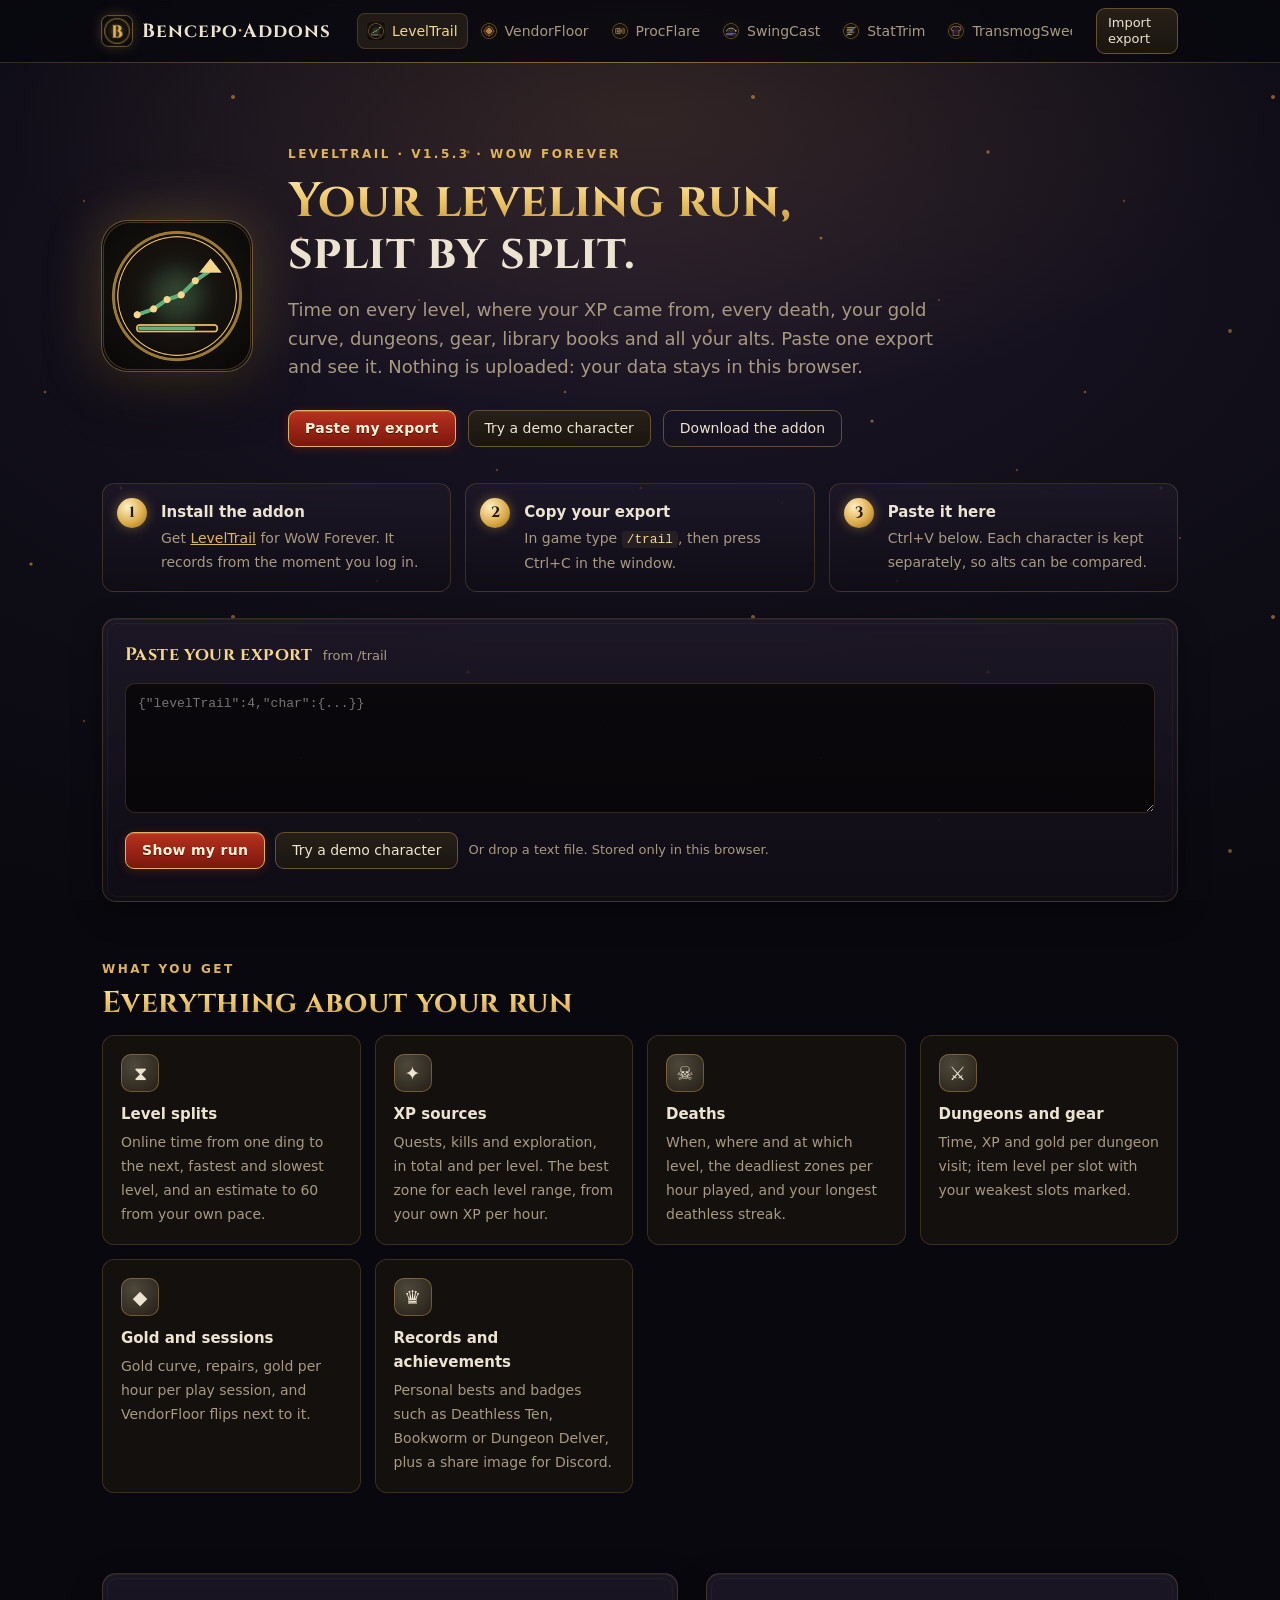
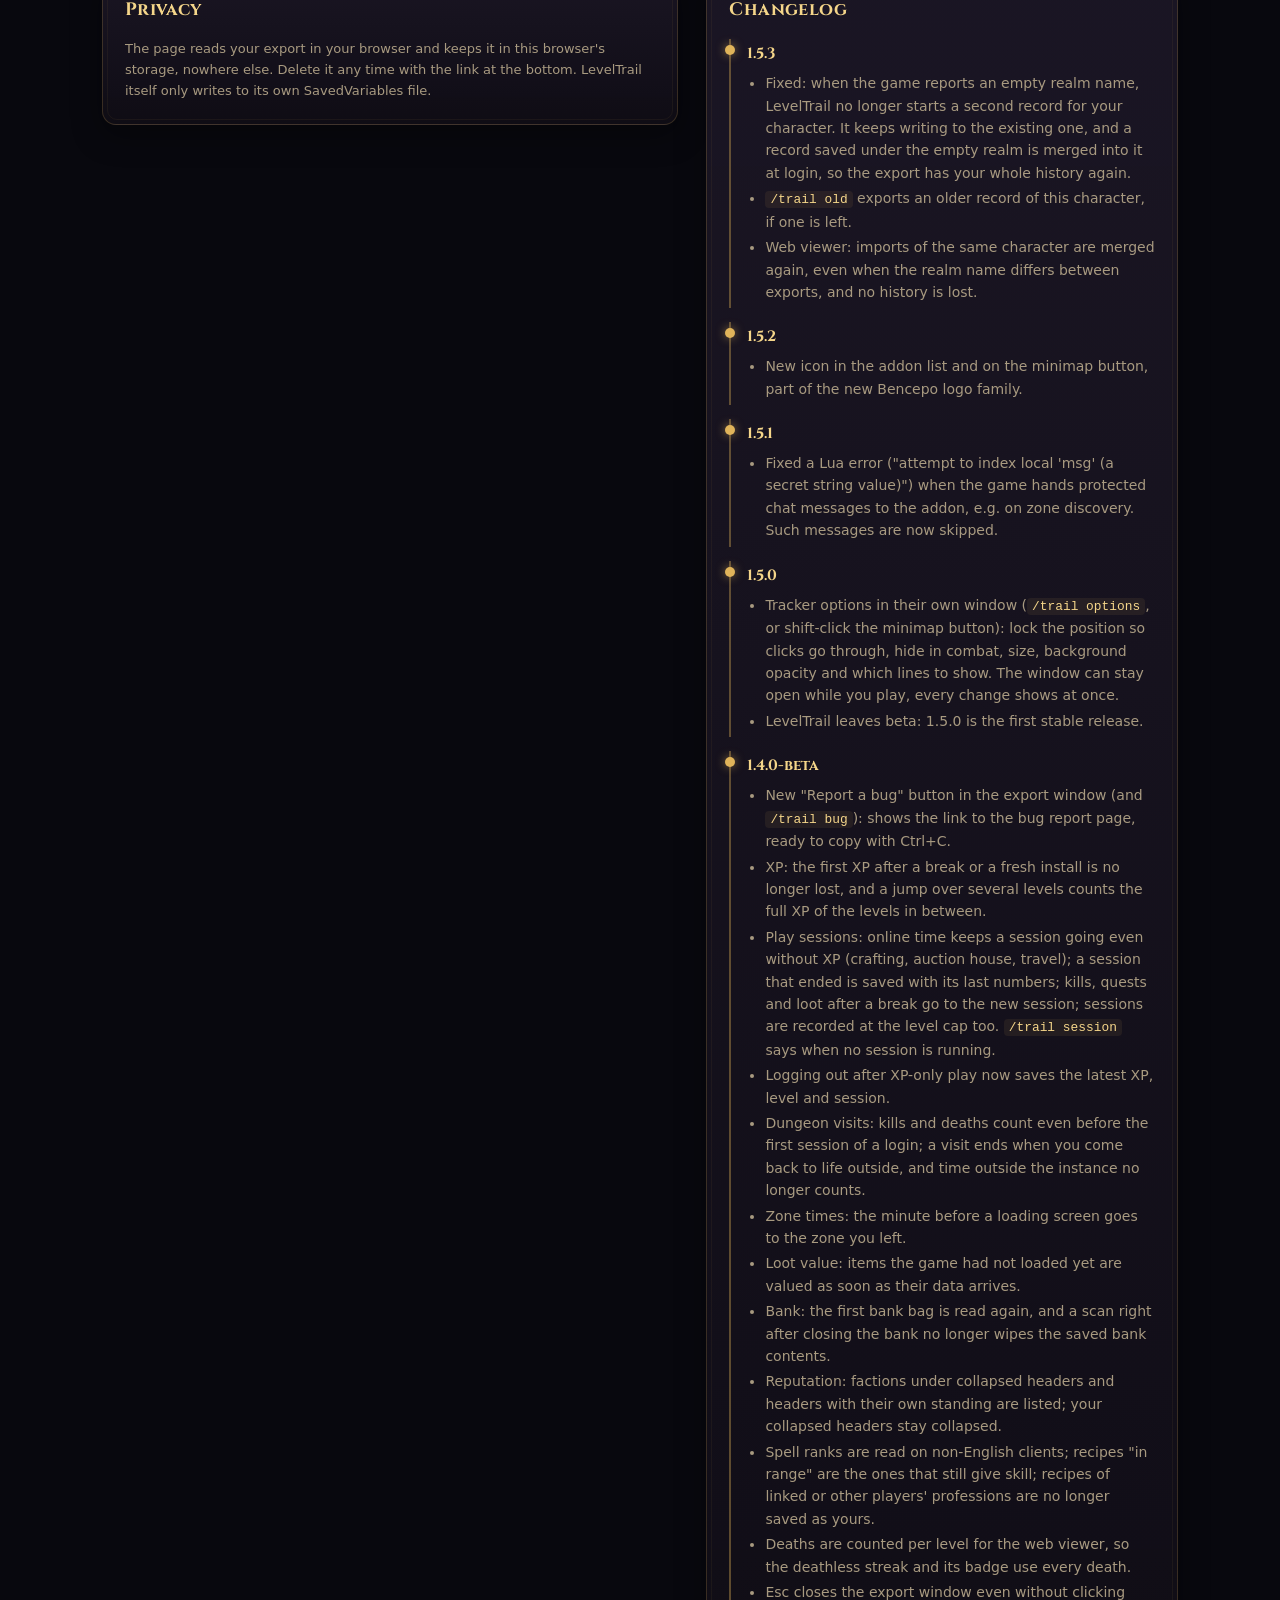
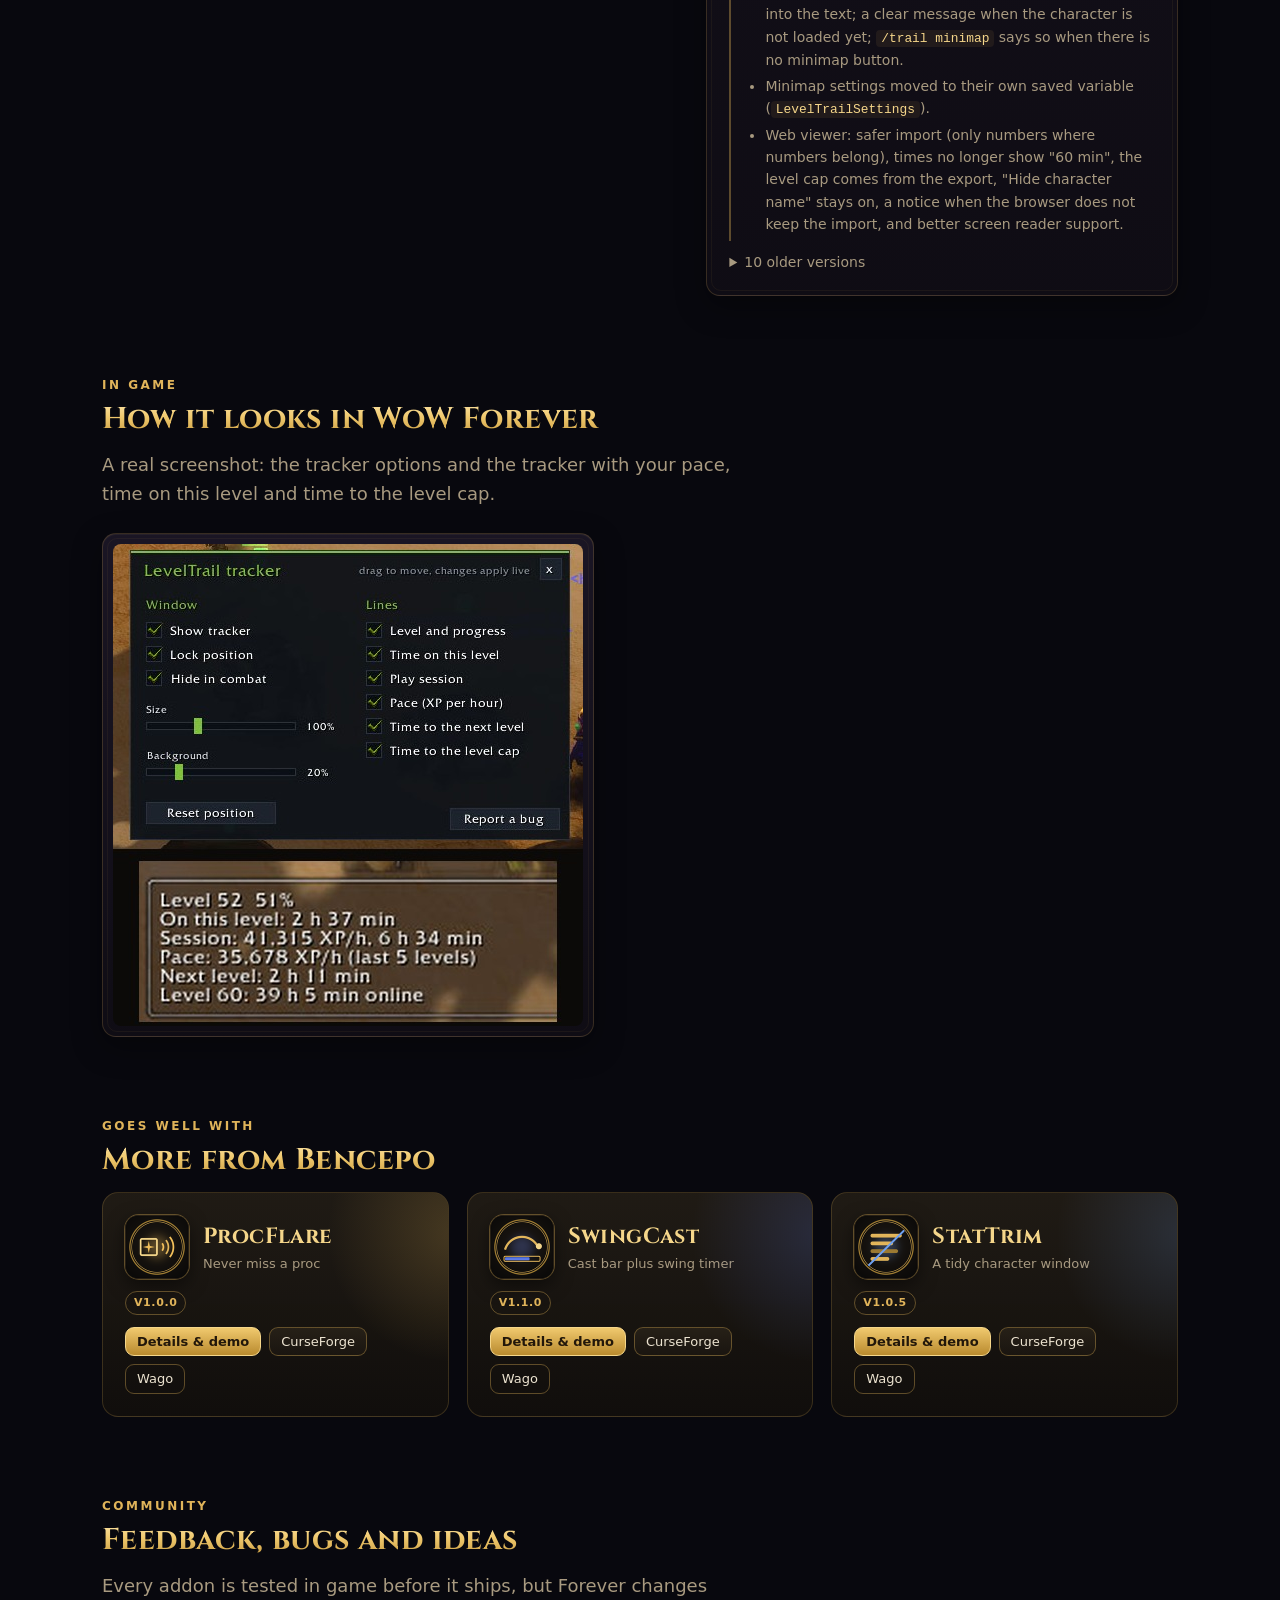
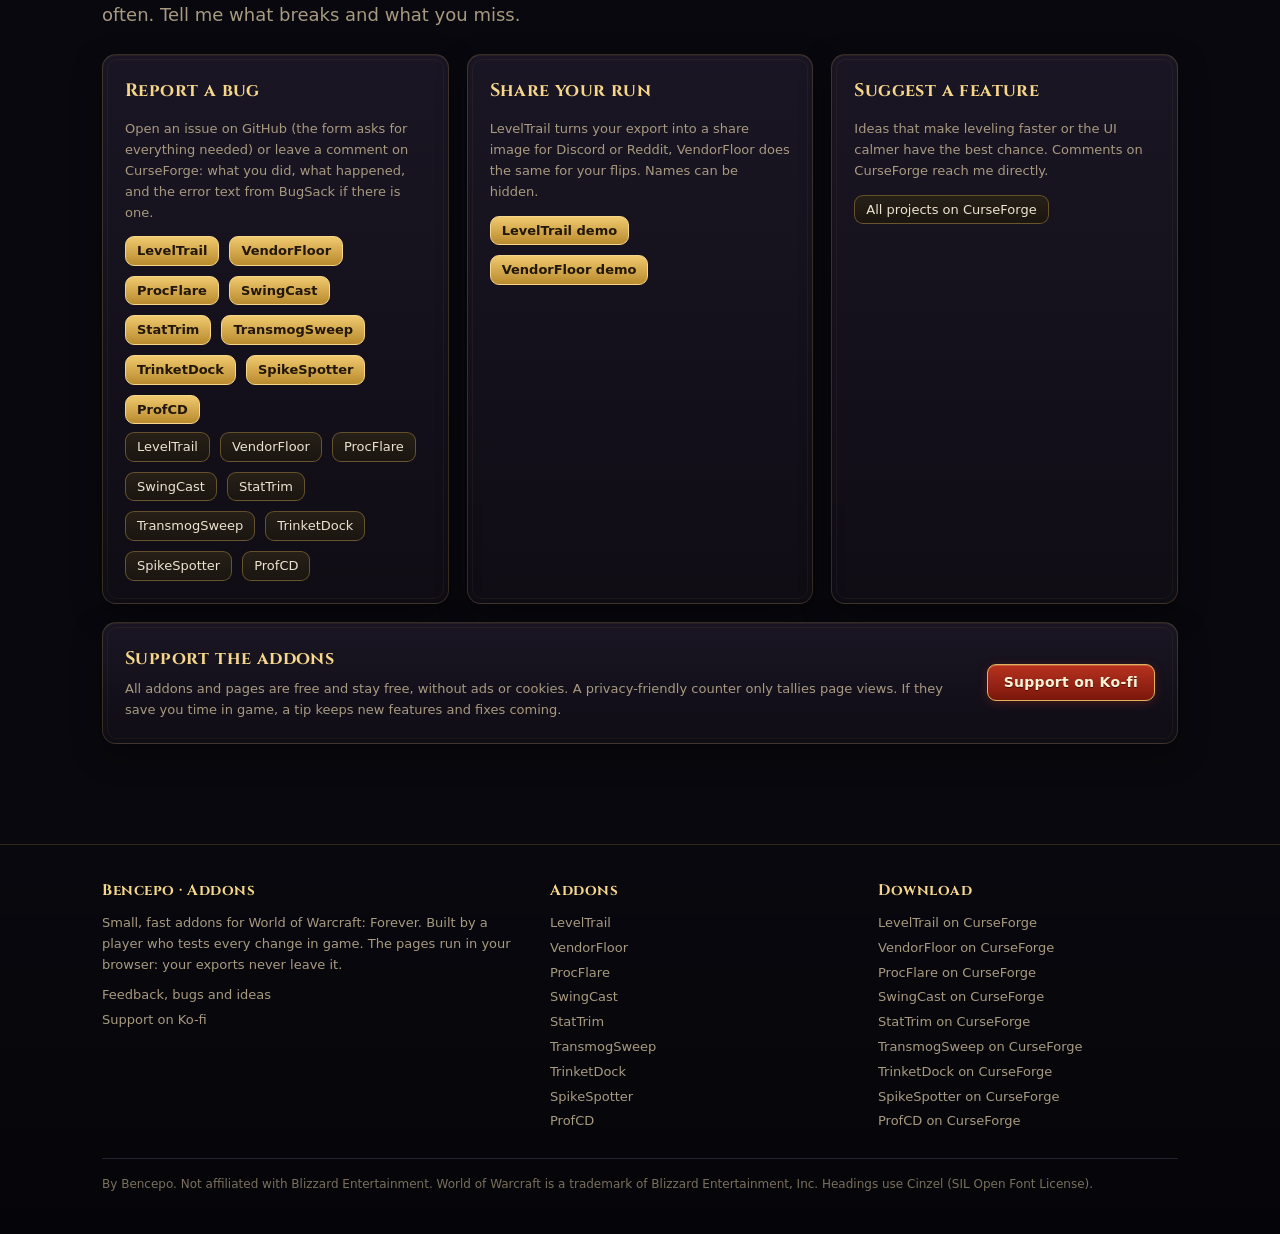
==== commit 3fcb0e57: "LevelTrail 1.5.3 changelog and version Co-Authored-By: Claude Opus 5.5 <noreply@anthropic.com> Claud" ====
--- a/leveltrail/index.html
+++ b/leveltrail/index.html
@@ -38,7 +38,7 @@
   <section class="hero addonhero">
     <img class="heroicon" src="../assets/icons/leveltrail-256.png" alt="LevelTrail">
     <div>
-      <div class="eyebrow">LevelTrail · <!--@version-->v1.5.2<!--/@version--> · WoW Forever</div>
+      <div class="eyebrow">LevelTrail · <!--@version-->v1.5.3<!--/@version--> · WoW Forever</div>
       <h1><span class="goldtext">Your leveling run,</span><br>split by split.</h1>
       <p class="lead">Time on every level, where your XP came from, every death, your gold curve, dungeons, gear, library books and all your alts. Paste one export and see it. Nothing is uploaded: your data stays in this browser.</p>
       <div class="ctas"><a class="btn primary" href="#importBox">Paste my export</a><button id="demoBtn2">Try a demo character</button><a class="btn ghost" href="https://www.curseforge.com/wow/addons/leveltrail" target="_blank" rel="noopener">Download the addon</a></div>
@@ -80,7 +80,7 @@
     <section class="section">
       <div class="split">
         <div class="panel reveal"><h2>Privacy</h2><p class="small" style="margin:0">The page reads your export in your browser and keeps it in this browser's storage, nowhere else. Delete it any time with the link at the bottom. LevelTrail itself only writes to its own SavedVariables file.</p></div>
-        <div class="panel reveal"><h2>Changelog</h2><!--@changelog--><div class="changelog"><div class="cl"><b>1.5.2</b><ul><li>New icon in the addon list and on the minimap button, part of the new Bencepo logo family.</li></ul></div><div class="cl"><b>1.5.1</b><ul><li>Fixed a Lua error (&quot;attempt to index local &#x27;msg&#x27; (a secret string value)&quot;) when the game hands protected chat messages to the addon, e.g. on zone discovery. Such messages are now skipped.</li></ul></div><div class="cl"><b>1.5.0</b><ul><li>Tracker options in their own window (<code>/trail options</code>, or shift-click the minimap button): lock the position so clicks go through, hide in combat, size, background opacity and which lines to show. The window can stay open while you play, every change shows at once.</li><li>LevelTrail leaves beta: 1.5.0 is the first stable release.</li></ul></div><div class="cl"><b>1.4.0-beta</b><ul><li>New &quot;Report a bug&quot; button in the export window (and <code>/trail bug</code>): shows the link to the bug report page, ready to copy with Ctrl+C.</li><li>XP: the first XP after a break or a fresh install is no longer lost, and a jump over several levels counts the full XP of the levels in between.</li><li>Play sessions: online time keeps a session going even without XP (crafting, auction house, travel); a session that ended is saved with its last numbers; kills, quests and loot after a break go to the new session; sessions are recorded at the level cap too. <code>/trail session</code> says when no session is running.</li><li>Logging out after XP-only play now saves the latest XP, level and session.</li><li>Dungeon visits: kills and deaths count even before the first session of a login; a visit ends when you come back to life outside, and time outside the instance no longer counts.</li><li>Zone times: the minute before a loading screen goes to the zone you left.</li><li>Loot value: items the game had not loaded yet are valued as soon as their data arrives.</li><li>Bank: the first bank bag is read again, and a scan right after closing the bank no longer wipes the saved bank contents.</li><li>Reputation: factions under collapsed headers and headers with their own standing are listed; your collapsed headers stay collapsed.</li><li>Spell ranks are read on non-English clients; recipes &quot;in range&quot; are the ones that still give skill; recipes of linked or other players&#x27; professions are no longer saved as yours.</li><li>Deaths are counted per level for the web viewer, so the deathless streak and its badge use every death.</li><li>Esc closes the export window even without clicking into the text; a clear message when the character is not loaded yet; <code>/trail minimap</code> says so when there is no minimap button.</li><li>Minimap settings moved to their own saved variable (<code>LevelTrailSettings</code>).</li><li>Web viewer: safer import (only numbers where numbers belong), times no longer show &quot;60 min&quot;, the level cap comes from the export, &quot;Hide character name&quot; stays on, a notice when the browser does not keep the import, and better screen reader support.</li></ul></div><div class="cl"><b>1.3.6-beta</b><ul><li>Brighter icon that stays readable on the round minimap button.</li></ul></div></div><details><summary>9 older versions</summary><div class="changelog" style="margin-top:12px"><div class="cl"><b>1.3.5-beta</b><ul><li>New icon: glowing footsteps climbing to a star, for the minimap button and the addon list.</li></ul></div><div class="cl"><b>1.3.4-beta</b><ul><li>/trail hud, /trail minimap, /trail session and /trail help no longer rebuild the whole character snapshot first.</li><li>Bank and recipe scans wait a second after the last change instead of running on every single item move or craft.</li></ul></div><div class="cl"><b>1.3.3-beta</b><ul><li>Less work while farming: the character snapshot (bags, quests, talents, reputation, spells) is rebuilt at most once a minute instead of after every loot or money change; right away on level-up, zone change, export and logout.</li><li>Removed fallbacks for old clients and the spare minimap button that was only used without LibDBIcon.</li><li>Code check with LuaLS and the WoW API annotations runs with every change.</li></ul></div><div class="cl"><b>1.3.2-beta</b><ul><li>Now also on Wago Addons.</li><li>Automated tests (busted) for chat parsing, pace and formatting run with every change.</li></ul></div><div class="cl"><b>1.3.1-beta</b><ul><li>Own minimap and addon list icon.</li><li>Removed everything left from the former name BencepoExport: the data takeover, the <code>/bx</code> command, the optional dependency and the <code>legacy/</code> and <code>migration/</code> folders. Use <code>/trail</code> or <code>/lt</code>.</li><li>Exports no longer carry the <code>bencepoExport</code> marker; the web viewer only reads LevelTrail exports.</li></ul></div><div class="cl"><b>1.3.0-beta</b><ul><li>Best zone per level: online time and XP per zone and level (<code>char.zoneLevels</code>).</li><li>Session recap: kills, quests, deaths and vendor value of the loot per play session; <code>/trail session</code> shows the running session in chat.</li><li>Dungeon runs: every visit to a dungeon or raid with time, XP, gold, kills, deaths and loot (<code>char.dungeons</code>, last 50).</li><li>Travel time: time on flights and corpse runs, in total and per level (<code>char.travel</code>).</li><li>Quest numbers (<code>char.questStats</code>: completed, quest log, quests per level) and talent trees with points (<code>char.talentTrees</code>).</li><li>Web viewer: level times compared with your other characters, best zone for your level, rested XP, travel time, quests, talents (unspent points), gear (weakest slots), professions (at the cap), reputation, death analysis, last session recap, dungeons.</li></ul></div><div class="cl"><b>1.2.0-beta</b><ul><li>Minimap button (LibDBIcon, so minimap button collectors can take it): left-click opens the export for the web page, right-click turns the tracker window on or off, drag to move. <code>/trail minimap</code> hides or shows it. LevelTrail also appears in the game&#x27;s addon menu next to the minimap.</li></ul></div><div class="cl"><b>1.1.0-beta</b><ul><li>Tracker window (<code>/trail hud</code>): level progress, time on the level, session and average XP per hour, time to the next level and to 60. Movable, remembers position and visibility per character.</li><li>Pace: XP per hour from the last five full levels (or the session), time to the next level and the level cap, in the export (<code>char.pace</code>) and in <code>/trail chat</code>.</li><li>Zones: online time, XP and deaths per zone (<code>char.zones</code>).</li><li><code>/trail help</code> lists the commands.</li><li>Web viewer: XP per hour, time to 60 from the addon, zones table.</li><li>VendorFloor: if Bencepo&#x27;s auction house addon VendorFloor is installed, its profit is part of the export (account-wide totals, profit per day, and per play session). The web viewer shows it next to the gold curve. Without VendorFloor nothing changes.</li><li>Play sessions in the web viewer show gold per hour.</li></ul></div><div class="cl"><b>1.0.0-beta</b><ul><li>First public version: level splits, XP sources, deaths, gold per day, repairs, play sessions, library books (WoW Forever) and a copyable export (<code>/trail</code>) for the LevelTrail web viewer at https://bencepo.github.io/leveltrail/</li></ul></div></div></details><!--/@changelog--></div>
+        <div class="panel reveal"><h2>Changelog</h2><!--@changelog--><div class="changelog"><div class="cl"><b>1.5.3</b><ul><li>Fixed: when the game reports an empty realm name, LevelTrail no longer starts a second record for your character. It keeps writing to the existing one, and a record saved under the empty realm is merged into it at login, so the export has your whole history again.</li><li><code>/trail old</code> exports an older record of this character, if one is left.</li><li>Web viewer: imports of the same character are merged again, even when the realm name differs between exports, and no history is lost.</li></ul></div><div class="cl"><b>1.5.2</b><ul><li>New icon in the addon list and on the minimap button, part of the new Bencepo logo family.</li></ul></div><div class="cl"><b>1.5.1</b><ul><li>Fixed a Lua error (&quot;attempt to index local &#x27;msg&#x27; (a secret string value)&quot;) when the game hands protected chat messages to the addon, e.g. on zone discovery. Such messages are now skipped.</li></ul></div><div class="cl"><b>1.5.0</b><ul><li>Tracker options in their own window (<code>/trail options</code>, or shift-click the minimap button): lock the position so clicks go through, hide in combat, size, background opacity and which lines to show. The window can stay open while you play, every change shows at once.</li><li>LevelTrail leaves beta: 1.5.0 is the first stable release.</li></ul></div><div class="cl"><b>1.4.0-beta</b><ul><li>New &quot;Report a bug&quot; button in the export window (and <code>/trail bug</code>): shows the link to the bug report page, ready to copy with Ctrl+C.</li><li>XP: the first XP after a break or a fresh install is no longer lost, and a jump over several levels counts the full XP of the levels in between.</li><li>Play sessions: online time keeps a session going even without XP (crafting, auction house, travel); a session that ended is saved with its last numbers; kills, quests and loot after a break go to the new session; sessions are recorded at the level cap too. <code>/trail session</code> says when no session is running.</li><li>Logging out after XP-only play now saves the latest XP, level and session.</li><li>Dungeon visits: kills and deaths count even before the first session of a login; a visit ends when you come back to life outside, and time outside the instance no longer counts.</li><li>Zone times: the minute before a loading screen goes to the zone you left.</li><li>Loot value: items the game had not loaded yet are valued as soon as their data arrives.</li><li>Bank: the first bank bag is read again, and a scan right after closing the bank no longer wipes the saved bank contents.</li><li>Reputation: factions under collapsed headers and headers with their own standing are listed; your collapsed headers stay collapsed.</li><li>Spell ranks are read on non-English clients; recipes &quot;in range&quot; are the ones that still give skill; recipes of linked or other players&#x27; professions are no longer saved as yours.</li><li>Deaths are counted per level for the web viewer, so the deathless streak and its badge use every death.</li><li>Esc closes the export window even without clicking into the text; a clear message when the character is not loaded yet; <code>/trail minimap</code> says so when there is no minimap button.</li><li>Minimap settings moved to their own saved variable (<code>LevelTrailSettings</code>).</li><li>Web viewer: safer import (only numbers where numbers belong), times no longer show &quot;60 min&quot;, the level cap comes from the export, &quot;Hide character name&quot; stays on, a notice when the browser does not keep the import, and better screen reader support.</li></ul></div></div><details><summary>10 older versions</summary><div class="changelog" style="margin-top:12px"><div class="cl"><b>1.3.6-beta</b><ul><li>Brighter icon that stays readable on the round minimap button.</li></ul></div><div class="cl"><b>1.3.5-beta</b><ul><li>New icon: glowing footsteps climbing to a star, for the minimap button and the addon list.</li></ul></div><div class="cl"><b>1.3.4-beta</b><ul><li>/trail hud, /trail minimap, /trail session and /trail help no longer rebuild the whole character snapshot first.</li><li>Bank and recipe scans wait a second after the last change instead of running on every single item move or craft.</li></ul></div><div class="cl"><b>1.3.3-beta</b><ul><li>Less work while farming: the character snapshot (bags, quests, talents, reputation, spells) is rebuilt at most once a minute instead of after every loot or money change; right away on level-up, zone change, export and logout.</li><li>Removed fallbacks for old clients and the spare minimap button that was only used without LibDBIcon.</li><li>Code check with LuaLS and the WoW API annotations runs with every change.</li></ul></div><div class="cl"><b>1.3.2-beta</b><ul><li>Now also on Wago Addons.</li><li>Automated tests (busted) for chat parsing, pace and formatting run with every change.</li></ul></div><div class="cl"><b>1.3.1-beta</b><ul><li>Own minimap and addon list icon.</li><li>Removed everything left from the former name BencepoExport: the data takeover, the <code>/bx</code> command, the optional dependency and the <code>legacy/</code> and <code>migration/</code> folders. Use <code>/trail</code> or <code>/lt</code>.</li><li>Exports no longer carry the <code>bencepoExport</code> marker; the web viewer only reads LevelTrail exports.</li></ul></div><div class="cl"><b>1.3.0-beta</b><ul><li>Best zone per level: online time and XP per zone and level (<code>char.zoneLevels</code>).</li><li>Session recap: kills, quests, deaths and vendor value of the loot per play session; <code>/trail session</code> shows the running session in chat.</li><li>Dungeon runs: every visit to a dungeon or raid with time, XP, gold, kills, deaths and loot (<code>char.dungeons</code>, last 50).</li><li>Travel time: time on flights and corpse runs, in total and per level (<code>char.travel</code>).</li><li>Quest numbers (<code>char.questStats</code>: completed, quest log, quests per level) and talent trees with points (<code>char.talentTrees</code>).</li><li>Web viewer: level times compared with your other characters, best zone for your level, rested XP, travel time, quests, talents (unspent points), gear (weakest slots), professions (at the cap), reputation, death analysis, last session recap, dungeons.</li></ul></div><div class="cl"><b>1.2.0-beta</b><ul><li>Minimap button (LibDBIcon, so minimap button collectors can take it): left-click opens the export for the web page, right-click turns the tracker window on or off, drag to move. <code>/trail minimap</code> hides or shows it. LevelTrail also appears in the game&#x27;s addon menu next to the minimap.</li></ul></div><div class="cl"><b>1.1.0-beta</b><ul><li>Tracker window (<code>/trail hud</code>): level progress, time on the level, session and average XP per hour, time to the next level and to 60. Movable, remembers position and visibility per character.</li><li>Pace: XP per hour from the last five full levels (or the session), time to the next level and the level cap, in the export (<code>char.pace</code>) and in <code>/trail chat</code>.</li><li>Zones: online time, XP and deaths per zone (<code>char.zones</code>).</li><li><code>/trail help</code> lists the commands.</li><li>Web viewer: XP per hour, time to 60 from the addon, zones table.</li><li>VendorFloor: if Bencepo&#x27;s auction house addon VendorFloor is installed, its profit is part of the export (account-wide totals, profit per day, and per play session). The web viewer shows it next to the gold curve. Without VendorFloor nothing changes.</li><li>Play sessions in the web viewer show gold per hour.</li></ul></div><div class="cl"><b>1.0.0-beta</b><ul><li>First public version: level splits, XP sources, deaths, gold per day, repairs, play sessions, library books (WoW Forever) and a copyable export (<code>/trail</code>) for the LevelTrail web viewer at https://bencepo.github.io/leveltrail/</li></ul></div></div></details><!--/@changelog--></div>
       </div>
     </section>
     <section class="section" id="ingame">
@@ -243,13 +243,76 @@
   const ra = normRealm(a.realm), rb = normRealm(b.realm);
   return !ra || !rb || ra === rb;
 }
-// newer export wins: timestamp, then online time, then level
+// The addon keeps one record per name and realm text. When the realm text changed, the same
+// character has two addon records: each one is kept as a "run" (keyed by its raw realm text) and
+// the viewer shows them combined. A new export only replaces the run it came from.
 const newer = (a, b) => ((+a.ts || 0) - (+b.ts || 0)) || ((+a.online || 0) - (+b.online || 0)) || ((+a.level || 0) - (+b.level || 0));
+const runKey = c => String(c.realm ?? "");
+const plain = o => o && typeof o === "object" && !Array.isArray(o);
+function sumInto(t, f) {
+  if (!plain(f)) return t;
+  t = plain(t) ? { ...t } : {};
+  Object.keys(f).forEach(k => {
+    const a = t[k], b = f[k];
+    if (typeof b === "number" && (a == null || typeof a === "number")) t[k] = (a || 0) + b;
+    else if (plain(b)) t[k] = sumInto(a, b);
+    else if (a === undefined) t[k] = b;
+  });
+  return t;
+}
+function unionBy(newList, oldList, key, sum) {
+  const out = new Map();
+  arr(oldList).forEach(r => { if (r) out.set(key(r), r); });
+  arr(newList).forEach(r => { if (!r) return; const k = key(r), o = out.get(k); out.set(k, sum && o ? sumInto(o, r) : r); });
+  return [...out.values()];
+}
+const byStr = f => (a, b) => String(f(a) ?? "").localeCompare(String(f(b) ?? ""));
+// b is the newer run; a's history is added to it
+function foldRun(b, a) {
+  const c = { ...b };
+  const off = +a.online || 0;
+  c.online = (+b.online || 0) + off;
+  if (b.levelSince) c.levelSince = { ...b.levelSince, online: (+b.levelSince.online || 0) + off };
+  c.splits = unionBy(b.splits, a.splits, r => r.level).sort((x, y) => x.level - y.level);
+  c.deaths = unionBy(b.deaths, a.deaths, r => `${r.ts ?? r.date}|${r.level}`).sort((x, y) => (+x.ts || 0) - (+y.ts || 0));
+  c.deathCount = (+b.deathCount || arr(b.deaths).length) + (+a.deathCount || arr(a.deaths).length);
+  c.goldDays = unionBy(b.goldDays, a.goldDays, r => r.d).sort(byStr(r => r.d));
+  c.sessions = unionBy(b.sessions, a.sessions, r => `${r.date}|${r.levelStart}|${r.minutes}`).sort(byStr(r => r.date));
+  c.sessionMonths = unionBy(b.sessionMonths, a.sessionMonths, r => r.month, true).sort(byStr(r => r.month));
+  c.dungeons = unionBy(b.dungeons, a.dungeons, r => `${r.date}|${r.name}`).sort(byStr(r => r.date));
+  c.zones = unionBy(b.zones, a.zones, r => r.zone, true);
+  c.zoneLevels = unionBy(b.zoneLevels, a.zoneLevels, r => `${r.zone}|${r.level}`, true);
+  ["xpSources", "travel", "repairs", "deathsByLevel"].forEach(k => { if (a[k] || b[k]) c[k] = sumInto(a[k], b[k] || {}); });
+  if (a.firstLevel != null && (c.firstLevel == null || a.firstLevel < c.firstLevel)) c.firstLevel = a.firstLevel;
+  ["splits", "deaths", "goldDays", "sessions", "sessionMonths", "dungeons", "zones", "zoneLevels"].forEach(k => { if (!c[k].length && b[k] === undefined) delete c[k]; });
+  return clean(c);
+}
+function combine(runs) {
+  const list = Object.values(runs).filter(Boolean).sort(newer).reverse(); // newest first
+  if (list.length < 2) return { ...list[0] };
+  return list.slice(1).reduce((acc, r) => foldRun(acc, r), list[0]);
+}
+function runsOf(e) { return e && e.runs ? e.runs : { [runKey(e || {})]: e }; }
+function view(e) { if (!e) return e; if (!e.runs) return e; const v = combine(e.runs); v.runs = e.runs; return v; }
 function addChar(all, c) {
-  let keep = c;
-  Object.keys(all).forEach(id => { if (sameChar(all[id], c)) { if (newer(all[id], keep) > 0) keep = all[id]; delete all[id]; } });
-  if (keep !== c && !normRealm(keep.realm) && normRealm(c.realm)) keep.realm = c.realm;
-  const id = charId(keep); all[id] = keep; return id;
+  let runs = {};
+  Object.keys(all).forEach(id => { if (sameChar(all[id], c)) { Object.assign(runs, runsOf(all[id])); delete all[id]; } });
+  Object.keys(runs).forEach(k => { runs[k] = (({ runs: _, ...r }) => r)(runs[k]); });
+  if (c.runs) Object.assign(runs, c.runs); else runs[runKey(c)] = c;
+  // the addon (1.5.3+) merges its records itself: a run the newest one already contains is dropped
+  const top = Object.values(runs).sort(newer).pop();
+  Object.keys(runs).forEach(k => {
+    const r = runs[k];
+    if (r === top || newer(r, top) > 0 || (+r.online || 0) > (+top.online || 0)) return;
+    const have = new Set(arr(top.splits).map(x => x.level));
+    if (arr(r.splits).every(x => have.has(x.level))) delete runs[k];
+  });
+  // a run without a known realm belongs to the run with the same realm once that is known
+  const ids = Object.keys(runs);
+  const entry = ids.length > 1 ? view({ runs }) : runs[ids[0]];
+  const real = ids.map(k => runs[k]).filter(r => normRealm(r.realm)).sort(newer).pop();
+  if (real) entry.realm = real.realm;
+  const id = charId(entry); all[id] = entry; return id;
 }
 function dedupe(all) {
   const out = {}; let changed = false;
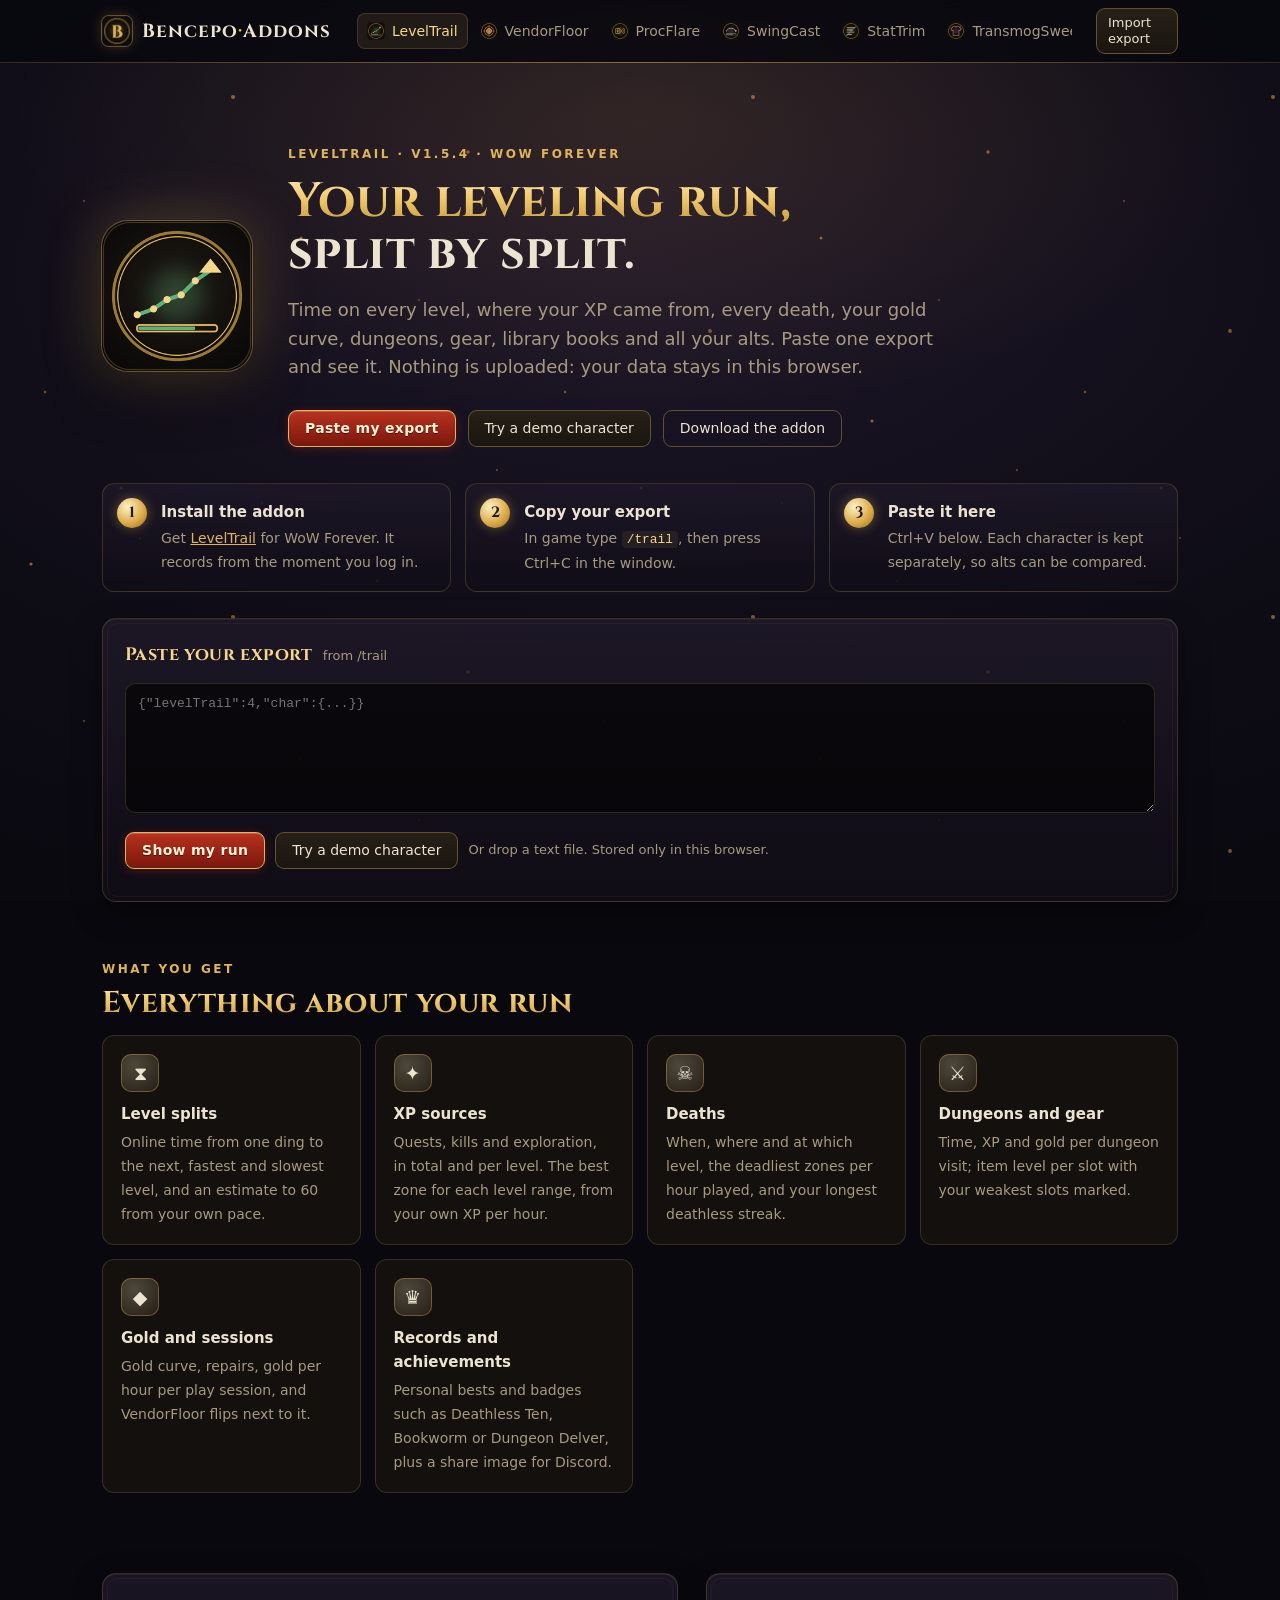
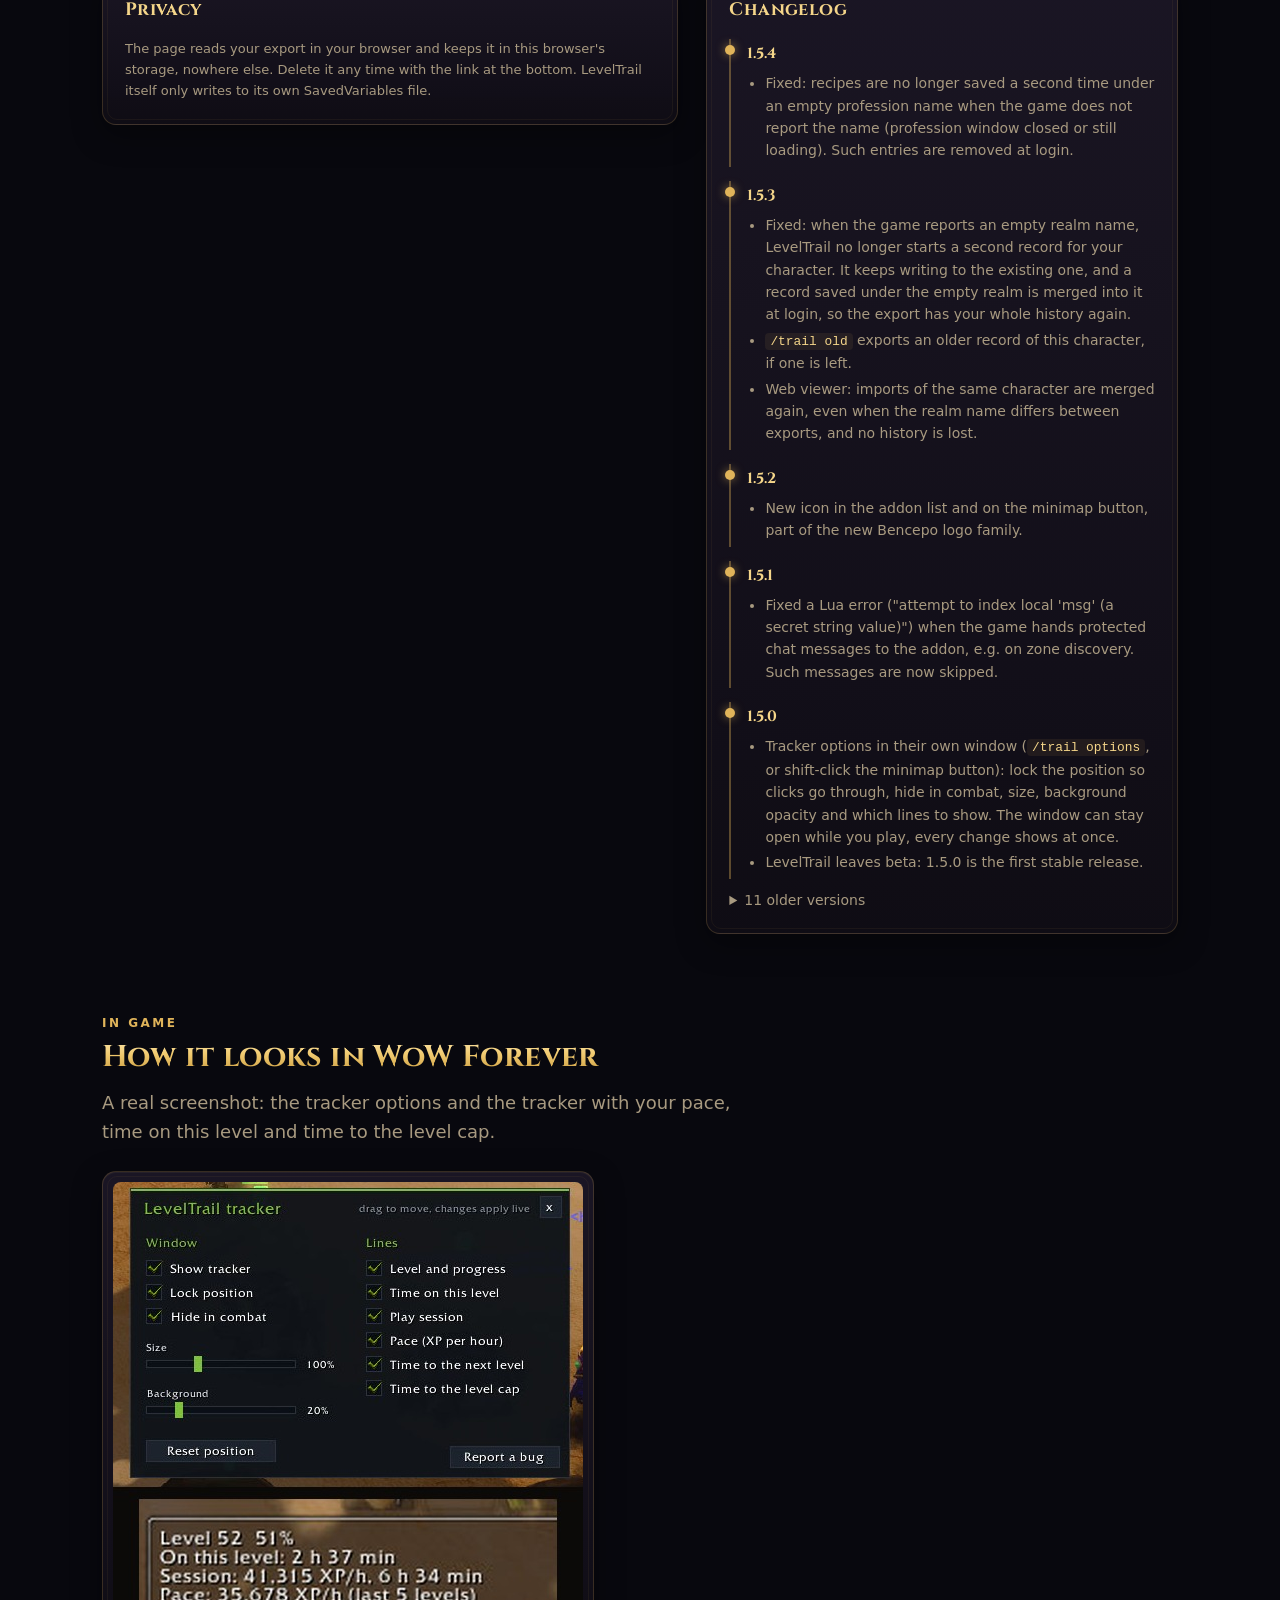
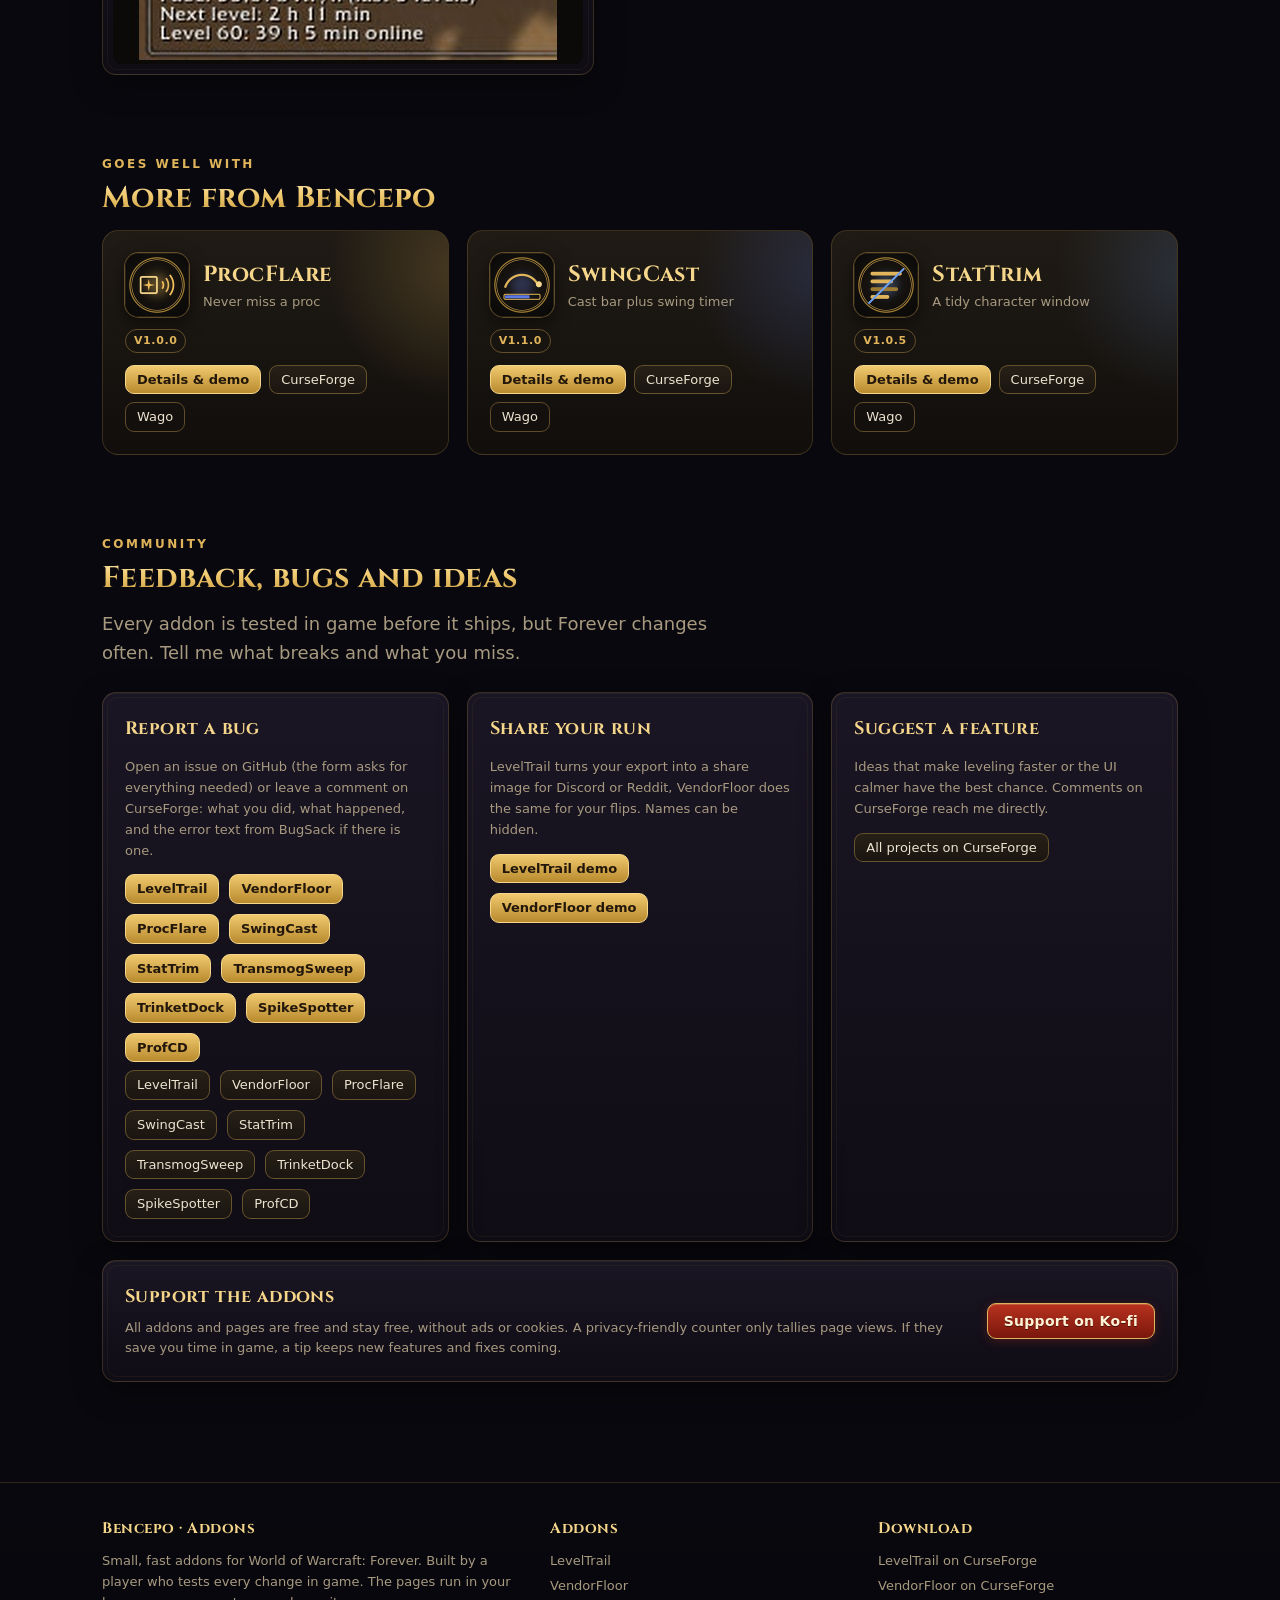
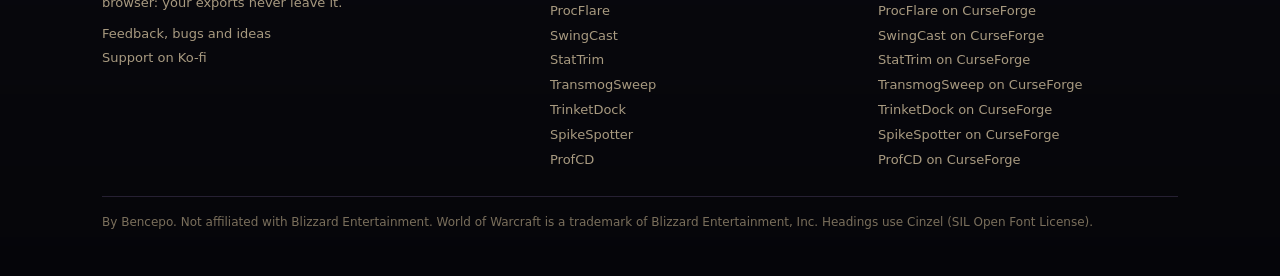
==== commit 1c314c74: "LevelTrail 1.5.4 changelog and version Co-Authored-By: Claude Opus 5.5 <noreply@anthropic.com> Claud" ====
--- a/leveltrail/index.html
+++ b/leveltrail/index.html
@@ -38,7 +38,7 @@
   <section class="hero addonhero">
     <img class="heroicon" src="../assets/icons/leveltrail-256.png" alt="LevelTrail">
     <div>
-      <div class="eyebrow">LevelTrail · <!--@version-->v1.5.3<!--/@version--> · WoW Forever</div>
+      <div class="eyebrow">LevelTrail · <!--@version-->v1.5.4<!--/@version--> · WoW Forever</div>
       <h1><span class="goldtext">Your leveling run,</span><br>split by split.</h1>
       <p class="lead">Time on every level, where your XP came from, every death, your gold curve, dungeons, gear, library books and all your alts. Paste one export and see it. Nothing is uploaded: your data stays in this browser.</p>
       <div class="ctas"><a class="btn primary" href="#importBox">Paste my export</a><button id="demoBtn2">Try a demo character</button><a class="btn ghost" href="https://www.curseforge.com/wow/addons/leveltrail" target="_blank" rel="noopener">Download the addon</a></div>
@@ -80,7 +80,7 @@
     <section class="section">
       <div class="split">
         <div class="panel reveal"><h2>Privacy</h2><p class="small" style="margin:0">The page reads your export in your browser and keeps it in this browser's storage, nowhere else. Delete it any time with the link at the bottom. LevelTrail itself only writes to its own SavedVariables file.</p></div>
-        <div class="panel reveal"><h2>Changelog</h2><!--@changelog--><div class="changelog"><div class="cl"><b>1.5.3</b><ul><li>Fixed: when the game reports an empty realm name, LevelTrail no longer starts a second record for your character. It keeps writing to the existing one, and a record saved under the empty realm is merged into it at login, so the export has your whole history again.</li><li><code>/trail old</code> exports an older record of this character, if one is left.</li><li>Web viewer: imports of the same character are merged again, even when the realm name differs between exports, and no history is lost.</li></ul></div><div class="cl"><b>1.5.2</b><ul><li>New icon in the addon list and on the minimap button, part of the new Bencepo logo family.</li></ul></div><div class="cl"><b>1.5.1</b><ul><li>Fixed a Lua error (&quot;attempt to index local &#x27;msg&#x27; (a secret string value)&quot;) when the game hands protected chat messages to the addon, e.g. on zone discovery. Such messages are now skipped.</li></ul></div><div class="cl"><b>1.5.0</b><ul><li>Tracker options in their own window (<code>/trail options</code>, or shift-click the minimap button): lock the position so clicks go through, hide in combat, size, background opacity and which lines to show. The window can stay open while you play, every change shows at once.</li><li>LevelTrail leaves beta: 1.5.0 is the first stable release.</li></ul></div><div class="cl"><b>1.4.0-beta</b><ul><li>New &quot;Report a bug&quot; button in the export window (and <code>/trail bug</code>): shows the link to the bug report page, ready to copy with Ctrl+C.</li><li>XP: the first XP after a break or a fresh install is no longer lost, and a jump over several levels counts the full XP of the levels in between.</li><li>Play sessions: online time keeps a session going even without XP (crafting, auction house, travel); a session that ended is saved with its last numbers; kills, quests and loot after a break go to the new session; sessions are recorded at the level cap too. <code>/trail session</code> says when no session is running.</li><li>Logging out after XP-only play now saves the latest XP, level and session.</li><li>Dungeon visits: kills and deaths count even before the first session of a login; a visit ends when you come back to life outside, and time outside the instance no longer counts.</li><li>Zone times: the minute before a loading screen goes to the zone you left.</li><li>Loot value: items the game had not loaded yet are valued as soon as their data arrives.</li><li>Bank: the first bank bag is read again, and a scan right after closing the bank no longer wipes the saved bank contents.</li><li>Reputation: factions under collapsed headers and headers with their own standing are listed; your collapsed headers stay collapsed.</li><li>Spell ranks are read on non-English clients; recipes &quot;in range&quot; are the ones that still give skill; recipes of linked or other players&#x27; professions are no longer saved as yours.</li><li>Deaths are counted per level for the web viewer, so the deathless streak and its badge use every death.</li><li>Esc closes the export window even without clicking into the text; a clear message when the character is not loaded yet; <code>/trail minimap</code> says so when there is no minimap button.</li><li>Minimap settings moved to their own saved variable (<code>LevelTrailSettings</code>).</li><li>Web viewer: safer import (only numbers where numbers belong), times no longer show &quot;60 min&quot;, the level cap comes from the export, &quot;Hide character name&quot; stays on, a notice when the browser does not keep the import, and better screen reader support.</li></ul></div></div><details><summary>10 older versions</summary><div class="changelog" style="margin-top:12px"><div class="cl"><b>1.3.6-beta</b><ul><li>Brighter icon that stays readable on the round minimap button.</li></ul></div><div class="cl"><b>1.3.5-beta</b><ul><li>New icon: glowing footsteps climbing to a star, for the minimap button and the addon list.</li></ul></div><div class="cl"><b>1.3.4-beta</b><ul><li>/trail hud, /trail minimap, /trail session and /trail help no longer rebuild the whole character snapshot first.</li><li>Bank and recipe scans wait a second after the last change instead of running on every single item move or craft.</li></ul></div><div class="cl"><b>1.3.3-beta</b><ul><li>Less work while farming: the character snapshot (bags, quests, talents, reputation, spells) is rebuilt at most once a minute instead of after every loot or money change; right away on level-up, zone change, export and logout.</li><li>Removed fallbacks for old clients and the spare minimap button that was only used without LibDBIcon.</li><li>Code check with LuaLS and the WoW API annotations runs with every change.</li></ul></div><div class="cl"><b>1.3.2-beta</b><ul><li>Now also on Wago Addons.</li><li>Automated tests (busted) for chat parsing, pace and formatting run with every change.</li></ul></div><div class="cl"><b>1.3.1-beta</b><ul><li>Own minimap and addon list icon.</li><li>Removed everything left from the former name BencepoExport: the data takeover, the <code>/bx</code> command, the optional dependency and the <code>legacy/</code> and <code>migration/</code> folders. Use <code>/trail</code> or <code>/lt</code>.</li><li>Exports no longer carry the <code>bencepoExport</code> marker; the web viewer only reads LevelTrail exports.</li></ul></div><div class="cl"><b>1.3.0-beta</b><ul><li>Best zone per level: online time and XP per zone and level (<code>char.zoneLevels</code>).</li><li>Session recap: kills, quests, deaths and vendor value of the loot per play session; <code>/trail session</code> shows the running session in chat.</li><li>Dungeon runs: every visit to a dungeon or raid with time, XP, gold, kills, deaths and loot (<code>char.dungeons</code>, last 50).</li><li>Travel time: time on flights and corpse runs, in total and per level (<code>char.travel</code>).</li><li>Quest numbers (<code>char.questStats</code>: completed, quest log, quests per level) and talent trees with points (<code>char.talentTrees</code>).</li><li>Web viewer: level times compared with your other characters, best zone for your level, rested XP, travel time, quests, talents (unspent points), gear (weakest slots), professions (at the cap), reputation, death analysis, last session recap, dungeons.</li></ul></div><div class="cl"><b>1.2.0-beta</b><ul><li>Minimap button (LibDBIcon, so minimap button collectors can take it): left-click opens the export for the web page, right-click turns the tracker window on or off, drag to move. <code>/trail minimap</code> hides or shows it. LevelTrail also appears in the game&#x27;s addon menu next to the minimap.</li></ul></div><div class="cl"><b>1.1.0-beta</b><ul><li>Tracker window (<code>/trail hud</code>): level progress, time on the level, session and average XP per hour, time to the next level and to 60. Movable, remembers position and visibility per character.</li><li>Pace: XP per hour from the last five full levels (or the session), time to the next level and the level cap, in the export (<code>char.pace</code>) and in <code>/trail chat</code>.</li><li>Zones: online time, XP and deaths per zone (<code>char.zones</code>).</li><li><code>/trail help</code> lists the commands.</li><li>Web viewer: XP per hour, time to 60 from the addon, zones table.</li><li>VendorFloor: if Bencepo&#x27;s auction house addon VendorFloor is installed, its profit is part of the export (account-wide totals, profit per day, and per play session). The web viewer shows it next to the gold curve. Without VendorFloor nothing changes.</li><li>Play sessions in the web viewer show gold per hour.</li></ul></div><div class="cl"><b>1.0.0-beta</b><ul><li>First public version: level splits, XP sources, deaths, gold per day, repairs, play sessions, library books (WoW Forever) and a copyable export (<code>/trail</code>) for the LevelTrail web viewer at https://bencepo.github.io/leveltrail/</li></ul></div></div></details><!--/@changelog--></div>
+        <div class="panel reveal"><h2>Changelog</h2><!--@changelog--><div class="changelog"><div class="cl"><b>1.5.4</b><ul><li>Fixed: recipes are no longer saved a second time under an empty profession name when the game does not report the name (profession window closed or still loading). Such entries are removed at login.</li></ul></div><div class="cl"><b>1.5.3</b><ul><li>Fixed: when the game reports an empty realm name, LevelTrail no longer starts a second record for your character. It keeps writing to the existing one, and a record saved under the empty realm is merged into it at login, so the export has your whole history again.</li><li><code>/trail old</code> exports an older record of this character, if one is left.</li><li>Web viewer: imports of the same character are merged again, even when the realm name differs between exports, and no history is lost.</li></ul></div><div class="cl"><b>1.5.2</b><ul><li>New icon in the addon list and on the minimap button, part of the new Bencepo logo family.</li></ul></div><div class="cl"><b>1.5.1</b><ul><li>Fixed a Lua error (&quot;attempt to index local &#x27;msg&#x27; (a secret string value)&quot;) when the game hands protected chat messages to the addon, e.g. on zone discovery. Such messages are now skipped.</li></ul></div><div class="cl"><b>1.5.0</b><ul><li>Tracker options in their own window (<code>/trail options</code>, or shift-click the minimap button): lock the position so clicks go through, hide in combat, size, background opacity and which lines to show. The window can stay open while you play, every change shows at once.</li><li>LevelTrail leaves beta: 1.5.0 is the first stable release.</li></ul></div></div><details><summary>11 older versions</summary><div class="changelog" style="margin-top:12px"><div class="cl"><b>1.4.0-beta</b><ul><li>New &quot;Report a bug&quot; button in the export window (and <code>/trail bug</code>): shows the link to the bug report page, ready to copy with Ctrl+C.</li><li>XP: the first XP after a break or a fresh install is no longer lost, and a jump over several levels counts the full XP of the levels in between.</li><li>Play sessions: online time keeps a session going even without XP (crafting, auction house, travel); a session that ended is saved with its last numbers; kills, quests and loot after a break go to the new session; sessions are recorded at the level cap too. <code>/trail session</code> says when no session is running.</li><li>Logging out after XP-only play now saves the latest XP, level and session.</li><li>Dungeon visits: kills and deaths count even before the first session of a login; a visit ends when you come back to life outside, and time outside the instance no longer counts.</li><li>Zone times: the minute before a loading screen goes to the zone you left.</li><li>Loot value: items the game had not loaded yet are valued as soon as their data arrives.</li><li>Bank: the first bank bag is read again, and a scan right after closing the bank no longer wipes the saved bank contents.</li><li>Reputation: factions under collapsed headers and headers with their own standing are listed; your collapsed headers stay collapsed.</li><li>Spell ranks are read on non-English clients; recipes &quot;in range&quot; are the ones that still give skill; recipes of linked or other players&#x27; professions are no longer saved as yours.</li><li>Deaths are counted per level for the web viewer, so the deathless streak and its badge use every death.</li><li>Esc closes the export window even without clicking into the text; a clear message when the character is not loaded yet; <code>/trail minimap</code> says so when there is no minimap button.</li><li>Minimap settings moved to their own saved variable (<code>LevelTrailSettings</code>).</li><li>Web viewer: safer import (only numbers where numbers belong), times no longer show &quot;60 min&quot;, the level cap comes from the export, &quot;Hide character name&quot; stays on, a notice when the browser does not keep the import, and better screen reader support.</li></ul></div><div class="cl"><b>1.3.6-beta</b><ul><li>Brighter icon that stays readable on the round minimap button.</li></ul></div><div class="cl"><b>1.3.5-beta</b><ul><li>New icon: glowing footsteps climbing to a star, for the minimap button and the addon list.</li></ul></div><div class="cl"><b>1.3.4-beta</b><ul><li>/trail hud, /trail minimap, /trail session and /trail help no longer rebuild the whole character snapshot first.</li><li>Bank and recipe scans wait a second after the last change instead of running on every single item move or craft.</li></ul></div><div class="cl"><b>1.3.3-beta</b><ul><li>Less work while farming: the character snapshot (bags, quests, talents, reputation, spells) is rebuilt at most once a minute instead of after every loot or money change; right away on level-up, zone change, export and logout.</li><li>Removed fallbacks for old clients and the spare minimap button that was only used without LibDBIcon.</li><li>Code check with LuaLS and the WoW API annotations runs with every change.</li></ul></div><div class="cl"><b>1.3.2-beta</b><ul><li>Now also on Wago Addons.</li><li>Automated tests (busted) for chat parsing, pace and formatting run with every change.</li></ul></div><div class="cl"><b>1.3.1-beta</b><ul><li>Own minimap and addon list icon.</li><li>Removed everything left from the former name BencepoExport: the data takeover, the <code>/bx</code> command, the optional dependency and the <code>legacy/</code> and <code>migration/</code> folders. Use <code>/trail</code> or <code>/lt</code>.</li><li>Exports no longer carry the <code>bencepoExport</code> marker; the web viewer only reads LevelTrail exports.</li></ul></div><div class="cl"><b>1.3.0-beta</b><ul><li>Best zone per level: online time and XP per zone and level (<code>char.zoneLevels</code>).</li><li>Session recap: kills, quests, deaths and vendor value of the loot per play session; <code>/trail session</code> shows the running session in chat.</li><li>Dungeon runs: every visit to a dungeon or raid with time, XP, gold, kills, deaths and loot (<code>char.dungeons</code>, last 50).</li><li>Travel time: time on flights and corpse runs, in total and per level (<code>char.travel</code>).</li><li>Quest numbers (<code>char.questStats</code>: completed, quest log, quests per level) and talent trees with points (<code>char.talentTrees</code>).</li><li>Web viewer: level times compared with your other characters, best zone for your level, rested XP, travel time, quests, talents (unspent points), gear (weakest slots), professions (at the cap), reputation, death analysis, last session recap, dungeons.</li></ul></div><div class="cl"><b>1.2.0-beta</b><ul><li>Minimap button (LibDBIcon, so minimap button collectors can take it): left-click opens the export for the web page, right-click turns the tracker window on or off, drag to move. <code>/trail minimap</code> hides or shows it. LevelTrail also appears in the game&#x27;s addon menu next to the minimap.</li></ul></div><div class="cl"><b>1.1.0-beta</b><ul><li>Tracker window (<code>/trail hud</code>): level progress, time on the level, session and average XP per hour, time to the next level and to 60. Movable, remembers position and visibility per character.</li><li>Pace: XP per hour from the last five full levels (or the session), time to the next level and the level cap, in the export (<code>char.pace</code>) and in <code>/trail chat</code>.</li><li>Zones: online time, XP and deaths per zone (<code>char.zones</code>).</li><li><code>/trail help</code> lists the commands.</li><li>Web viewer: XP per hour, time to 60 from the addon, zones table.</li><li>VendorFloor: if Bencepo&#x27;s auction house addon VendorFloor is installed, its profit is part of the export (account-wide totals, profit per day, and per play session). The web viewer shows it next to the gold curve. Without VendorFloor nothing changes.</li><li>Play sessions in the web viewer show gold per hour.</li></ul></div><div class="cl"><b>1.0.0-beta</b><ul><li>First public version: level splits, XP sources, deaths, gold per day, repairs, play sessions, library books (WoW Forever) and a copyable export (<code>/trail</code>) for the LevelTrail web viewer at https://bencepo.github.io/leveltrail/</li></ul></div></div></details><!--/@changelog--></div>
       </div>
     </section>
     <section class="section" id="ingame">
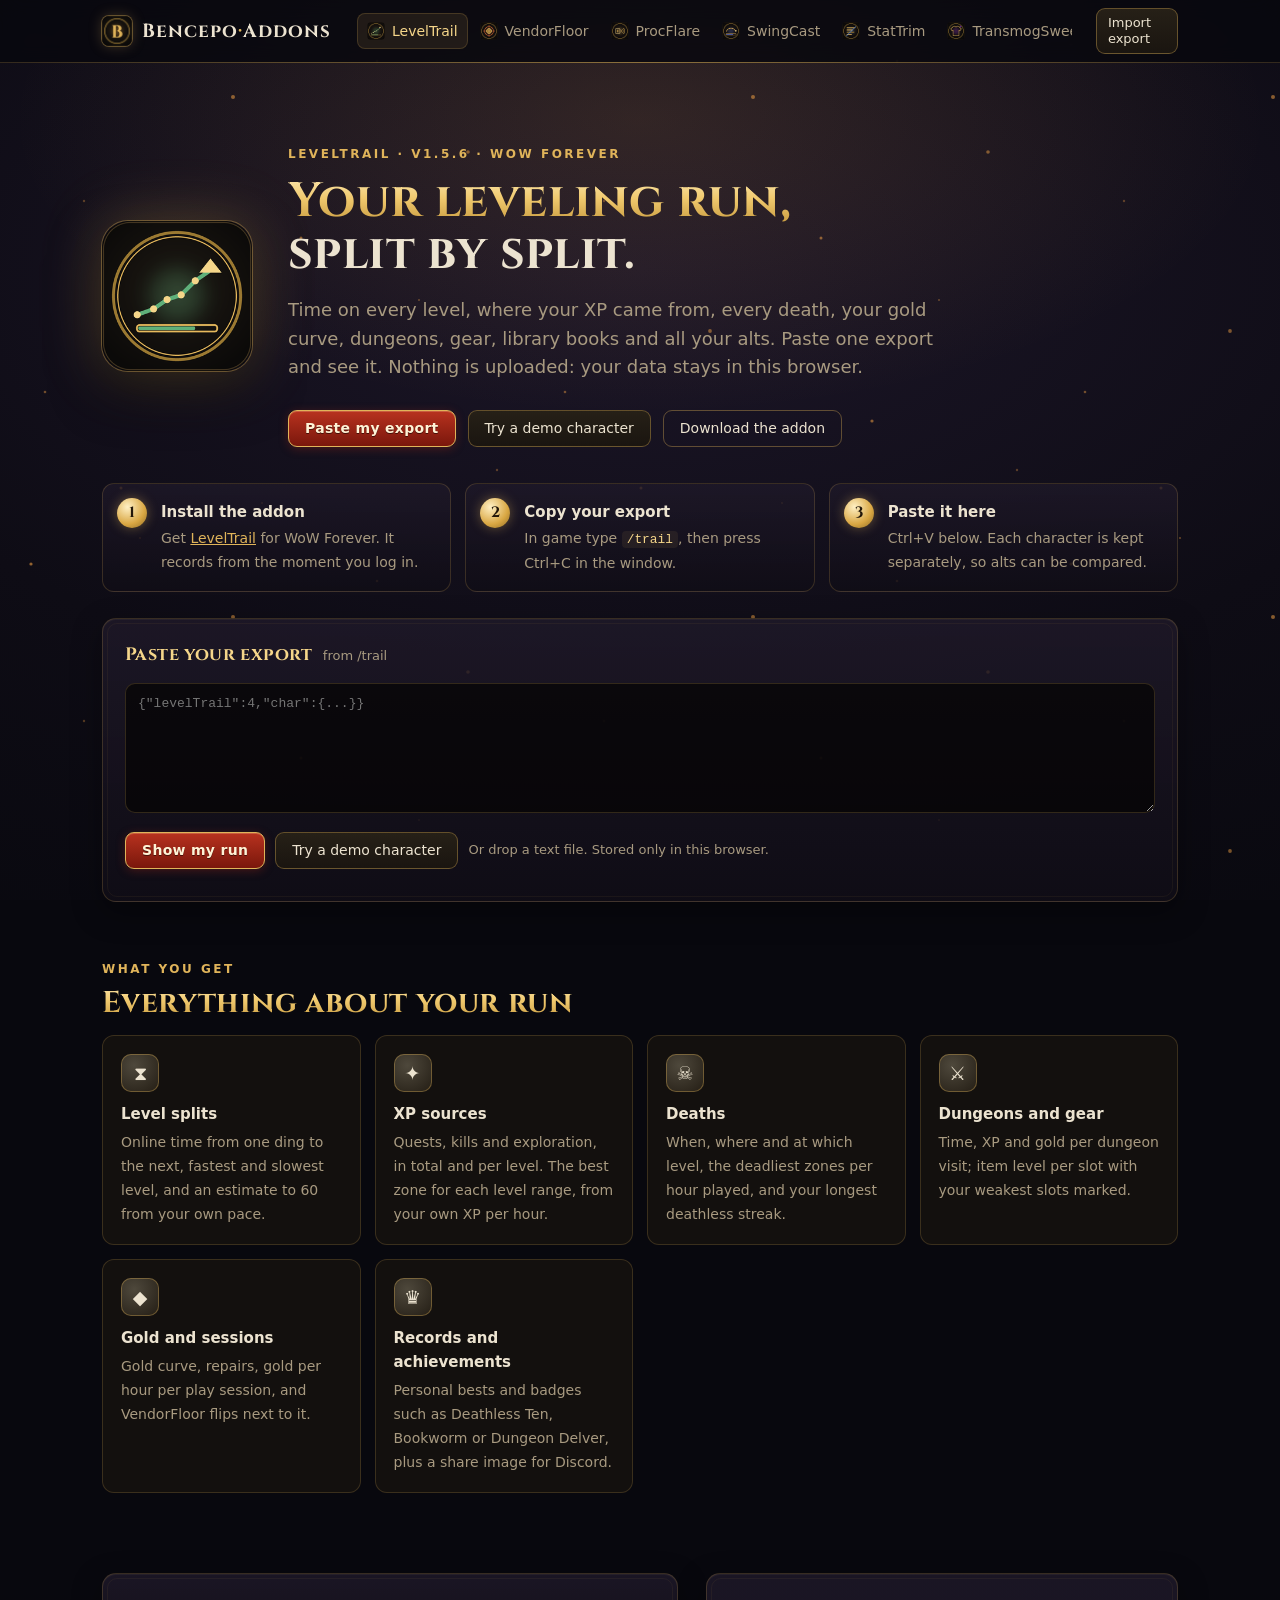
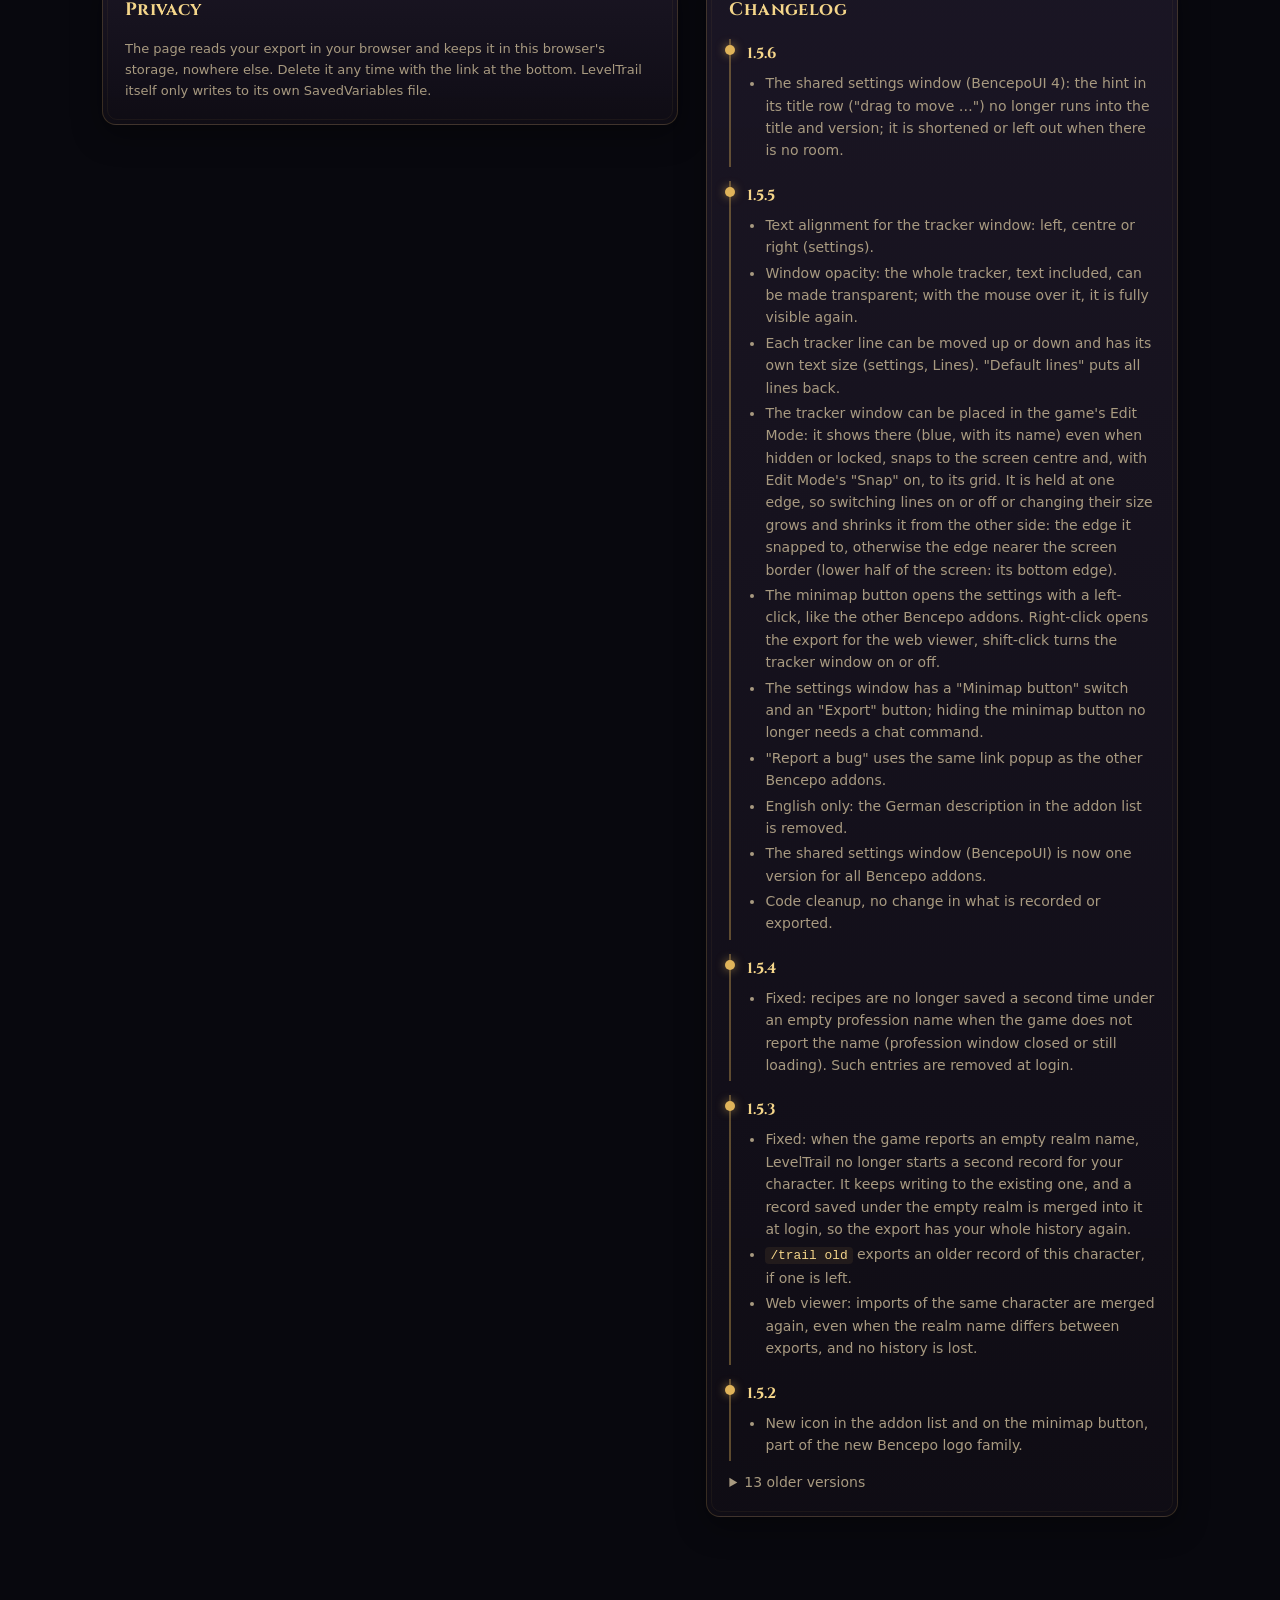
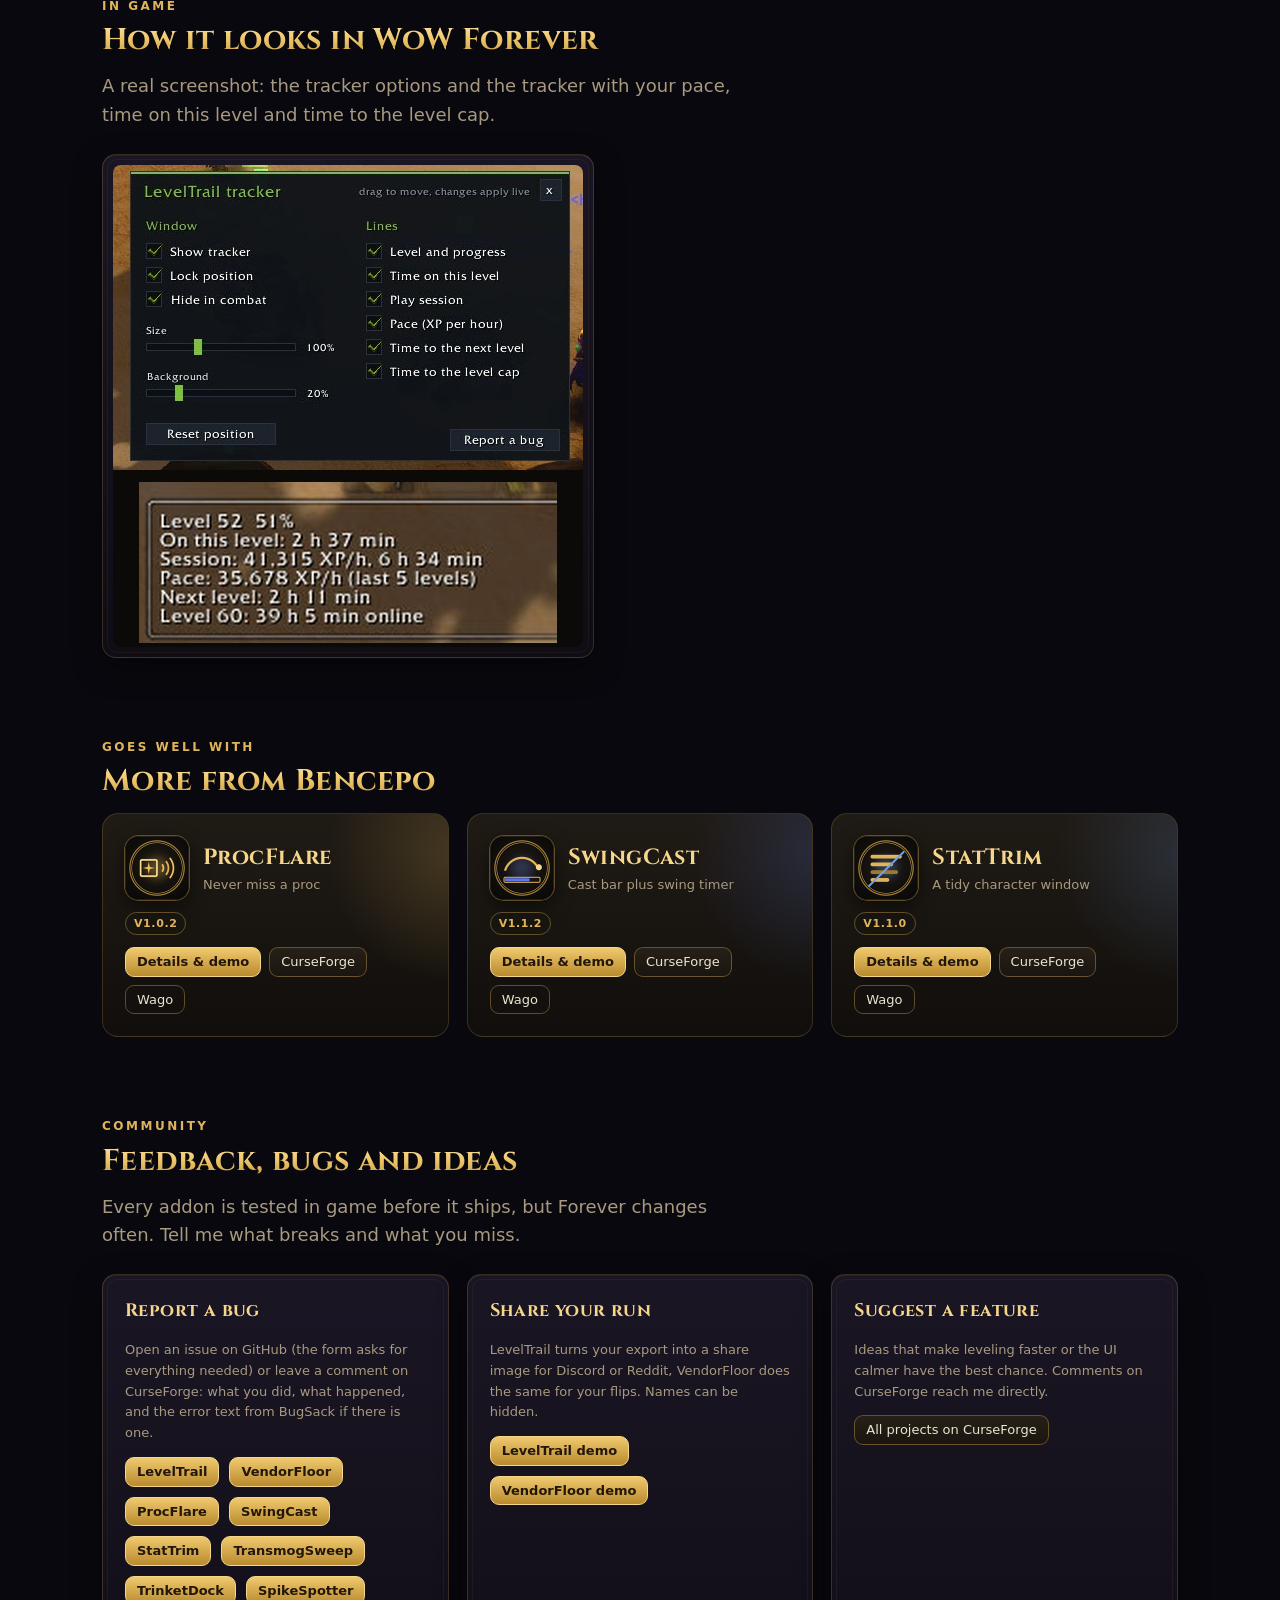
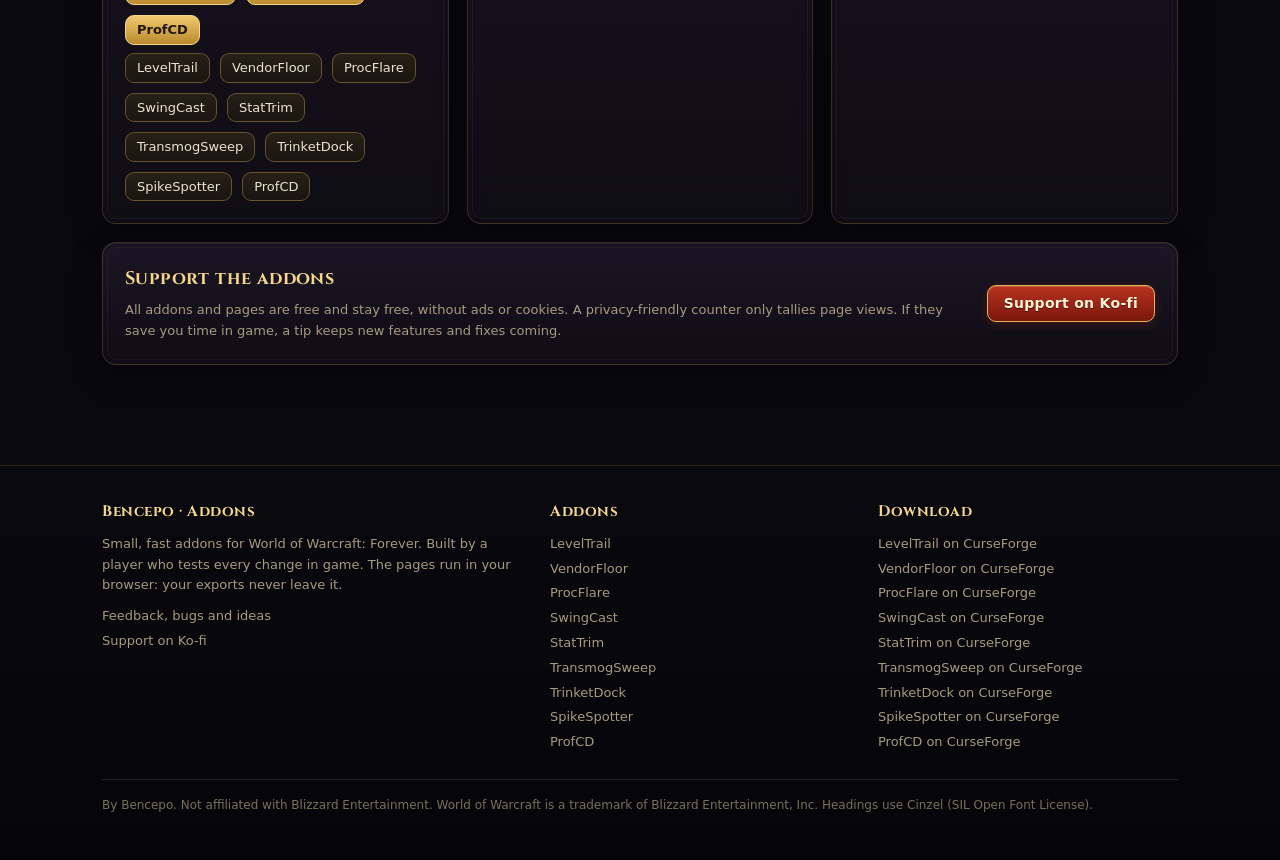
==== commit 8bc21352: "Descriptions: VendorFloor result-first with image, synced README fixes; changelogs up to date Co-Aut" ====
--- a/leveltrail/index.html
+++ b/leveltrail/index.html
@@ -38,7 +38,7 @@
   <section class="hero addonhero">
     <img class="heroicon" src="../assets/icons/leveltrail-256.png" alt="LevelTrail">
     <div>
-      <div class="eyebrow">LevelTrail · <!--@version-->v1.5.4<!--/@version--> · WoW Forever</div>
+      <div class="eyebrow">LevelTrail · <!--@version-->v1.5.6<!--/@version--> · WoW Forever</div>
       <h1><span class="goldtext">Your leveling run,</span><br>split by split.</h1>
       <p class="lead">Time on every level, where your XP came from, every death, your gold curve, dungeons, gear, library books and all your alts. Paste one export and see it. Nothing is uploaded: your data stays in this browser.</p>
       <div class="ctas"><a class="btn primary" href="#importBox">Paste my export</a><button id="demoBtn2">Try a demo character</button><a class="btn ghost" href="https://www.curseforge.com/wow/addons/leveltrail" target="_blank" rel="noopener">Download the addon</a></div>
@@ -80,7 +80,7 @@
     <section class="section">
       <div class="split">
         <div class="panel reveal"><h2>Privacy</h2><p class="small" style="margin:0">The page reads your export in your browser and keeps it in this browser's storage, nowhere else. Delete it any time with the link at the bottom. LevelTrail itself only writes to its own SavedVariables file.</p></div>
-        <div class="panel reveal"><h2>Changelog</h2><!--@changelog--><div class="changelog"><div class="cl"><b>1.5.4</b><ul><li>Fixed: recipes are no longer saved a second time under an empty profession name when the game does not report the name (profession window closed or still loading). Such entries are removed at login.</li></ul></div><div class="cl"><b>1.5.3</b><ul><li>Fixed: when the game reports an empty realm name, LevelTrail no longer starts a second record for your character. It keeps writing to the existing one, and a record saved under the empty realm is merged into it at login, so the export has your whole history again.</li><li><code>/trail old</code> exports an older record of this character, if one is left.</li><li>Web viewer: imports of the same character are merged again, even when the realm name differs between exports, and no history is lost.</li></ul></div><div class="cl"><b>1.5.2</b><ul><li>New icon in the addon list and on the minimap button, part of the new Bencepo logo family.</li></ul></div><div class="cl"><b>1.5.1</b><ul><li>Fixed a Lua error (&quot;attempt to index local &#x27;msg&#x27; (a secret string value)&quot;) when the game hands protected chat messages to the addon, e.g. on zone discovery. Such messages are now skipped.</li></ul></div><div class="cl"><b>1.5.0</b><ul><li>Tracker options in their own window (<code>/trail options</code>, or shift-click the minimap button): lock the position so clicks go through, hide in combat, size, background opacity and which lines to show. The window can stay open while you play, every change shows at once.</li><li>LevelTrail leaves beta: 1.5.0 is the first stable release.</li></ul></div></div><details><summary>11 older versions</summary><div class="changelog" style="margin-top:12px"><div class="cl"><b>1.4.0-beta</b><ul><li>New &quot;Report a bug&quot; button in the export window (and <code>/trail bug</code>): shows the link to the bug report page, ready to copy with Ctrl+C.</li><li>XP: the first XP after a break or a fresh install is no longer lost, and a jump over several levels counts the full XP of the levels in between.</li><li>Play sessions: online time keeps a session going even without XP (crafting, auction house, travel); a session that ended is saved with its last numbers; kills, quests and loot after a break go to the new session; sessions are recorded at the level cap too. <code>/trail session</code> says when no session is running.</li><li>Logging out after XP-only play now saves the latest XP, level and session.</li><li>Dungeon visits: kills and deaths count even before the first session of a login; a visit ends when you come back to life outside, and time outside the instance no longer counts.</li><li>Zone times: the minute before a loading screen goes to the zone you left.</li><li>Loot value: items the game had not loaded yet are valued as soon as their data arrives.</li><li>Bank: the first bank bag is read again, and a scan right after closing the bank no longer wipes the saved bank contents.</li><li>Reputation: factions under collapsed headers and headers with their own standing are listed; your collapsed headers stay collapsed.</li><li>Spell ranks are read on non-English clients; recipes &quot;in range&quot; are the ones that still give skill; recipes of linked or other players&#x27; professions are no longer saved as yours.</li><li>Deaths are counted per level for the web viewer, so the deathless streak and its badge use every death.</li><li>Esc closes the export window even without clicking into the text; a clear message when the character is not loaded yet; <code>/trail minimap</code> says so when there is no minimap button.</li><li>Minimap settings moved to their own saved variable (<code>LevelTrailSettings</code>).</li><li>Web viewer: safer import (only numbers where numbers belong), times no longer show &quot;60 min&quot;, the level cap comes from the export, &quot;Hide character name&quot; stays on, a notice when the browser does not keep the import, and better screen reader support.</li></ul></div><div class="cl"><b>1.3.6-beta</b><ul><li>Brighter icon that stays readable on the round minimap button.</li></ul></div><div class="cl"><b>1.3.5-beta</b><ul><li>New icon: glowing footsteps climbing to a star, for the minimap button and the addon list.</li></ul></div><div class="cl"><b>1.3.4-beta</b><ul><li>/trail hud, /trail minimap, /trail session and /trail help no longer rebuild the whole character snapshot first.</li><li>Bank and recipe scans wait a second after the last change instead of running on every single item move or craft.</li></ul></div><div class="cl"><b>1.3.3-beta</b><ul><li>Less work while farming: the character snapshot (bags, quests, talents, reputation, spells) is rebuilt at most once a minute instead of after every loot or money change; right away on level-up, zone change, export and logout.</li><li>Removed fallbacks for old clients and the spare minimap button that was only used without LibDBIcon.</li><li>Code check with LuaLS and the WoW API annotations runs with every change.</li></ul></div><div class="cl"><b>1.3.2-beta</b><ul><li>Now also on Wago Addons.</li><li>Automated tests (busted) for chat parsing, pace and formatting run with every change.</li></ul></div><div class="cl"><b>1.3.1-beta</b><ul><li>Own minimap and addon list icon.</li><li>Removed everything left from the former name BencepoExport: the data takeover, the <code>/bx</code> command, the optional dependency and the <code>legacy/</code> and <code>migration/</code> folders. Use <code>/trail</code> or <code>/lt</code>.</li><li>Exports no longer carry the <code>bencepoExport</code> marker; the web viewer only reads LevelTrail exports.</li></ul></div><div class="cl"><b>1.3.0-beta</b><ul><li>Best zone per level: online time and XP per zone and level (<code>char.zoneLevels</code>).</li><li>Session recap: kills, quests, deaths and vendor value of the loot per play session; <code>/trail session</code> shows the running session in chat.</li><li>Dungeon runs: every visit to a dungeon or raid with time, XP, gold, kills, deaths and loot (<code>char.dungeons</code>, last 50).</li><li>Travel time: time on flights and corpse runs, in total and per level (<code>char.travel</code>).</li><li>Quest numbers (<code>char.questStats</code>: completed, quest log, quests per level) and talent trees with points (<code>char.talentTrees</code>).</li><li>Web viewer: level times compared with your other characters, best zone for your level, rested XP, travel time, quests, talents (unspent points), gear (weakest slots), professions (at the cap), reputation, death analysis, last session recap, dungeons.</li></ul></div><div class="cl"><b>1.2.0-beta</b><ul><li>Minimap button (LibDBIcon, so minimap button collectors can take it): left-click opens the export for the web page, right-click turns the tracker window on or off, drag to move. <code>/trail minimap</code> hides or shows it. LevelTrail also appears in the game&#x27;s addon menu next to the minimap.</li></ul></div><div class="cl"><b>1.1.0-beta</b><ul><li>Tracker window (<code>/trail hud</code>): level progress, time on the level, session and average XP per hour, time to the next level and to 60. Movable, remembers position and visibility per character.</li><li>Pace: XP per hour from the last five full levels (or the session), time to the next level and the level cap, in the export (<code>char.pace</code>) and in <code>/trail chat</code>.</li><li>Zones: online time, XP and deaths per zone (<code>char.zones</code>).</li><li><code>/trail help</code> lists the commands.</li><li>Web viewer: XP per hour, time to 60 from the addon, zones table.</li><li>VendorFloor: if Bencepo&#x27;s auction house addon VendorFloor is installed, its profit is part of the export (account-wide totals, profit per day, and per play session). The web viewer shows it next to the gold curve. Without VendorFloor nothing changes.</li><li>Play sessions in the web viewer show gold per hour.</li></ul></div><div class="cl"><b>1.0.0-beta</b><ul><li>First public version: level splits, XP sources, deaths, gold per day, repairs, play sessions, library books (WoW Forever) and a copyable export (<code>/trail</code>) for the LevelTrail web viewer at https://bencepo.github.io/leveltrail/</li></ul></div></div></details><!--/@changelog--></div>
+        <div class="panel reveal"><h2>Changelog</h2><!--@changelog--><div class="changelog"><div class="cl"><b>1.5.6</b><ul><li>The shared settings window (BencepoUI 4): the hint in its title row (&quot;drag to move …&quot;) no longer runs into the title and version; it is shortened or left out when there is no room.</li></ul></div><div class="cl"><b>1.5.5</b><ul><li>Text alignment for the tracker window: left, centre or right (settings).</li><li>Window opacity: the whole tracker, text included, can be made transparent; with the mouse over it, it is fully visible again.</li><li>Each tracker line can be moved up or down and has its own text size (settings, Lines). &quot;Default lines&quot; puts all lines back.</li><li>The tracker window can be placed in the game&#x27;s Edit Mode: it shows there (blue, with its name) even when hidden or locked, snaps to the screen centre and, with Edit Mode&#x27;s &quot;Snap&quot; on, to its grid. It is held at one edge, so switching lines on or off or changing their size grows and shrinks it from the other side: the edge it snapped to, otherwise the edge nearer the screen border (lower half of the screen: its bottom edge).</li><li>The minimap button opens the settings with a left-click, like the other Bencepo addons. Right-click opens the export for the web viewer, shift-click turns the tracker window on or off.</li><li>The settings window has a &quot;Minimap button&quot; switch and an &quot;Export&quot; button; hiding the minimap button no longer needs a chat command.</li><li>&quot;Report a bug&quot; uses the same link popup as the other Bencepo addons.</li><li>English only: the German description in the addon list is removed.</li><li>The shared settings window (BencepoUI) is now one version for all Bencepo addons.</li><li>Code cleanup, no change in what is recorded or exported.</li></ul></div><div class="cl"><b>1.5.4</b><ul><li>Fixed: recipes are no longer saved a second time under an empty profession name when the game does not report the name (profession window closed or still loading). Such entries are removed at login.</li></ul></div><div class="cl"><b>1.5.3</b><ul><li>Fixed: when the game reports an empty realm name, LevelTrail no longer starts a second record for your character. It keeps writing to the existing one, and a record saved under the empty realm is merged into it at login, so the export has your whole history again.</li><li><code>/trail old</code> exports an older record of this character, if one is left.</li><li>Web viewer: imports of the same character are merged again, even when the realm name differs between exports, and no history is lost.</li></ul></div><div class="cl"><b>1.5.2</b><ul><li>New icon in the addon list and on the minimap button, part of the new Bencepo logo family.</li></ul></div></div><details><summary>13 older versions</summary><div class="changelog" style="margin-top:12px"><div class="cl"><b>1.5.1</b><ul><li>Fixed a Lua error (&quot;attempt to index local &#x27;msg&#x27; (a secret string value)&quot;) when the game hands protected chat messages to the addon, e.g. on zone discovery. Such messages are now skipped.</li></ul></div><div class="cl"><b>1.5.0</b><ul><li>Tracker options in their own window (<code>/trail options</code>, or shift-click the minimap button): lock the position so clicks go through, hide in combat, size, background opacity and which lines to show. The window can stay open while you play, every change shows at once.</li><li>LevelTrail leaves beta: 1.5.0 is the first stable release.</li></ul></div><div class="cl"><b>1.4.0-beta</b><ul><li>New &quot;Report a bug&quot; button in the export window (and <code>/trail bug</code>): shows the link to the bug report page, ready to copy with Ctrl+C.</li><li>XP: the first XP after a break or a fresh install is no longer lost, and a jump over several levels counts the full XP of the levels in between.</li><li>Play sessions: online time keeps a session going even without XP (crafting, auction house, travel); a session that ended is saved with its last numbers; kills, quests and loot after a break go to the new session; sessions are recorded at the level cap too. <code>/trail session</code> says when no session is running.</li><li>Logging out after XP-only play now saves the latest XP, level and session.</li><li>Dungeon visits: kills and deaths count even before the first session of a login; a visit ends when you come back to life outside, and time outside the instance no longer counts.</li><li>Zone times: the minute before a loading screen goes to the zone you left.</li><li>Loot value: items the game had not loaded yet are valued as soon as their data arrives.</li><li>Bank: the first bank bag is read again, and a scan right after closing the bank no longer wipes the saved bank contents.</li><li>Reputation: factions under collapsed headers and headers with their own standing are listed; your collapsed headers stay collapsed.</li><li>Spell ranks are read on non-English clients; recipes &quot;in range&quot; are the ones that still give skill; recipes of linked or other players&#x27; professions are no longer saved as yours.</li><li>Deaths are counted per level for the web viewer, so the deathless streak and its badge use every death.</li><li>Esc closes the export window even without clicking into the text; a clear message when the character is not loaded yet; <code>/trail minimap</code> says so when there is no minimap button.</li><li>Minimap settings moved to their own saved variable (<code>LevelTrailSettings</code>).</li><li>Web viewer: safer import (only numbers where numbers belong), times no longer show &quot;60 min&quot;, the level cap comes from the export, &quot;Hide character name&quot; stays on, a notice when the browser does not keep the import, and better screen reader support.</li></ul></div><div class="cl"><b>1.3.6-beta</b><ul><li>Brighter icon that stays readable on the round minimap button.</li></ul></div><div class="cl"><b>1.3.5-beta</b><ul><li>New icon: glowing footsteps climbing to a star, for the minimap button and the addon list.</li></ul></div><div class="cl"><b>1.3.4-beta</b><ul><li>/trail hud, /trail minimap, /trail session and /trail help no longer rebuild the whole character snapshot first.</li><li>Bank and recipe scans wait a second after the last change instead of running on every single item move or craft.</li></ul></div><div class="cl"><b>1.3.3-beta</b><ul><li>Less work while farming: the character snapshot (bags, quests, talents, reputation, spells) is rebuilt at most once a minute instead of after every loot or money change; right away on level-up, zone change, export and logout.</li><li>Removed fallbacks for old clients and the spare minimap button that was only used without LibDBIcon.</li><li>Code check with LuaLS and the WoW API annotations runs with every change.</li></ul></div><div class="cl"><b>1.3.2-beta</b><ul><li>Now also on Wago Addons.</li><li>Automated tests (busted) for chat parsing, pace and formatting run with every change.</li></ul></div><div class="cl"><b>1.3.1-beta</b><ul><li>Own minimap and addon list icon.</li><li>Removed everything left from the former name BencepoExport: the data takeover, the <code>/bx</code> command, the optional dependency and the <code>legacy/</code> and <code>migration/</code> folders. Use <code>/trail</code> or <code>/lt</code>.</li><li>Exports no longer carry the <code>bencepoExport</code> marker; the web viewer only reads LevelTrail exports.</li></ul></div><div class="cl"><b>1.3.0-beta</b><ul><li>Best zone per level: online time and XP per zone and level (<code>char.zoneLevels</code>).</li><li>Session recap: kills, quests, deaths and vendor value of the loot per play session; <code>/trail session</code> shows the running session in chat.</li><li>Dungeon runs: every visit to a dungeon or raid with time, XP, gold, kills, deaths and loot (<code>char.dungeons</code>, last 50).</li><li>Travel time: time on flights and corpse runs, in total and per level (<code>char.travel</code>).</li><li>Quest numbers (<code>char.questStats</code>: completed, quest log, quests per level) and talent trees with points (<code>char.talentTrees</code>).</li><li>Web viewer: level times compared with your other characters, best zone for your level, rested XP, travel time, quests, talents (unspent points), gear (weakest slots), professions (at the cap), reputation, death analysis, last session recap, dungeons.</li></ul></div><div class="cl"><b>1.2.0-beta</b><ul><li>Minimap button (LibDBIcon, so minimap button collectors can take it): left-click opens the export for the web page, right-click turns the tracker window on or off, drag to move. <code>/trail minimap</code> hides or shows it. LevelTrail also appears in the game&#x27;s addon menu next to the minimap.</li></ul></div><div class="cl"><b>1.1.0-beta</b><ul><li>Tracker window (<code>/trail hud</code>): level progress, time on the level, session and average XP per hour, time to the next level and to 60. Movable, remembers position and visibility per character.</li><li>Pace: XP per hour from the last five full levels (or the session), time to the next level and the level cap, in the export (<code>char.pace</code>) and in <code>/trail chat</code>.</li><li>Zones: online time, XP and deaths per zone (<code>char.zones</code>).</li><li><code>/trail help</code> lists the commands.</li><li>Web viewer: XP per hour, time to 60 from the addon, zones table.</li><li>VendorFloor: if Bencepo&#x27;s auction house addon VendorFloor is installed, its profit is part of the export (account-wide totals, profit per day, and per play session). The web viewer shows it next to the gold curve. Without VendorFloor nothing changes.</li><li>Play sessions in the web viewer show gold per hour.</li></ul></div><div class="cl"><b>1.0.0-beta</b><ul><li>First public version: level splits, XP sources, deaths, gold per day, repairs, play sessions, library books (WoW Forever) and a copyable export (<code>/trail</code>) for the LevelTrail web viewer at https://bencepo.github.io/leveltrail/</li></ul></div></div></details><!--/@changelog--></div>
       </div>
     </section>
     <section class="section" id="ingame">
@@ -92,17 +92,17 @@
     <section class="section"><div class="eyebrow">Goes well with</div><h2 class="goldtext">More from Bencepo</h2><!--@goes--><div class="addons"><div class="acard reveal" style="--glow:rgba(240,190,90,.32)">
   <div class="head"><img src="../assets/icons/procflare-128.png" alt=""><div><h3>ProcFlare</h3><div class="small">Never miss a proc</div></div></div>
   
-  <div class="meta"><span class="tag">v1.0.0</span></div>
+  <div class="meta"><span class="tag">v1.0.2</span></div>
   <div class="links"><a class="btn gold sm" href="../procflare/">Details & demo</a><a class="btn sm" href="https://www.curseforge.com/wow/addons/procflare" target="_blank" rel="noopener">CurseForge</a><a class="btn sm ghost" href="https://addons.wago.io/addons/procflare" target="_blank" rel="noopener">Wago</a></div>
 </div><div class="acard reveal" style="--glow:rgba(90,120,230,.32)">
   <div class="head"><img src="../assets/icons/swingcast-128.png" alt=""><div><h3>SwingCast</h3><div class="small">Cast bar plus swing timer</div></div></div>
   
-  <div class="meta"><span class="tag">v1.1.0</span></div>
+  <div class="meta"><span class="tag">v1.1.2</span></div>
   <div class="links"><a class="btn gold sm" href="../swingcast/">Details & demo</a><a class="btn sm" href="https://www.curseforge.com/wow/addons/swingcast" target="_blank" rel="noopener">CurseForge</a><a class="btn sm ghost" href="https://addons.wago.io/addons/swingcast" target="_blank" rel="noopener">Wago</a></div>
 </div><div class="acard reveal" style="--glow:rgba(110,160,240,.28)">
   <div class="head"><img src="../assets/icons/stattrim-128.png" alt=""><div><h3>StatTrim</h3><div class="small">A tidy character window</div></div></div>
   
-  <div class="meta"><span class="tag">v1.0.5</span></div>
+  <div class="meta"><span class="tag">v1.1.0</span></div>
   <div class="links"><a class="btn gold sm" href="../stattrim/">Details & demo</a><a class="btn sm" href="https://www.curseforge.com/wow/addons/stattrim" target="_blank" rel="noopener">CurseForge</a><a class="btn sm ghost" href="https://addons.wago.io/addons/stattrim" target="_blank" rel="noopener">Wago</a></div>
 </div></div><!--/@goes--></section>
     <!--@community--><section class="section" id="community">
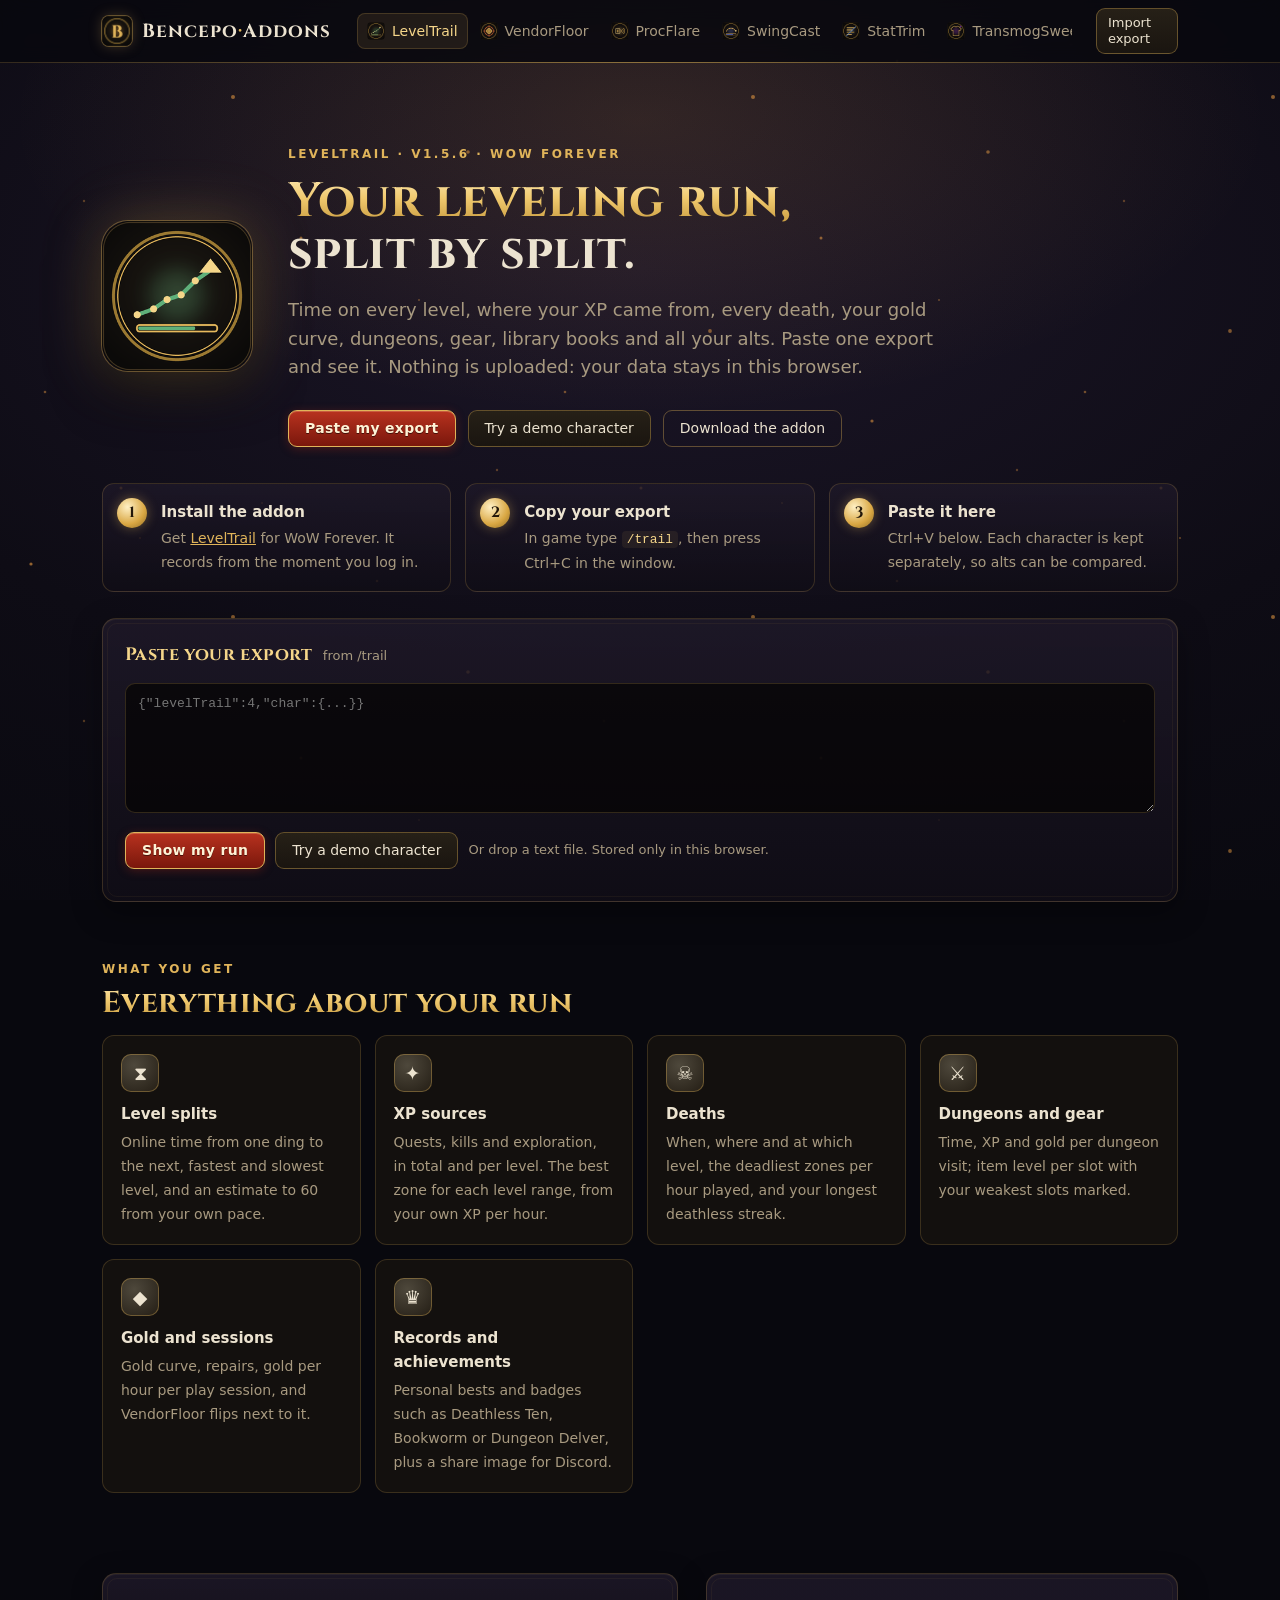
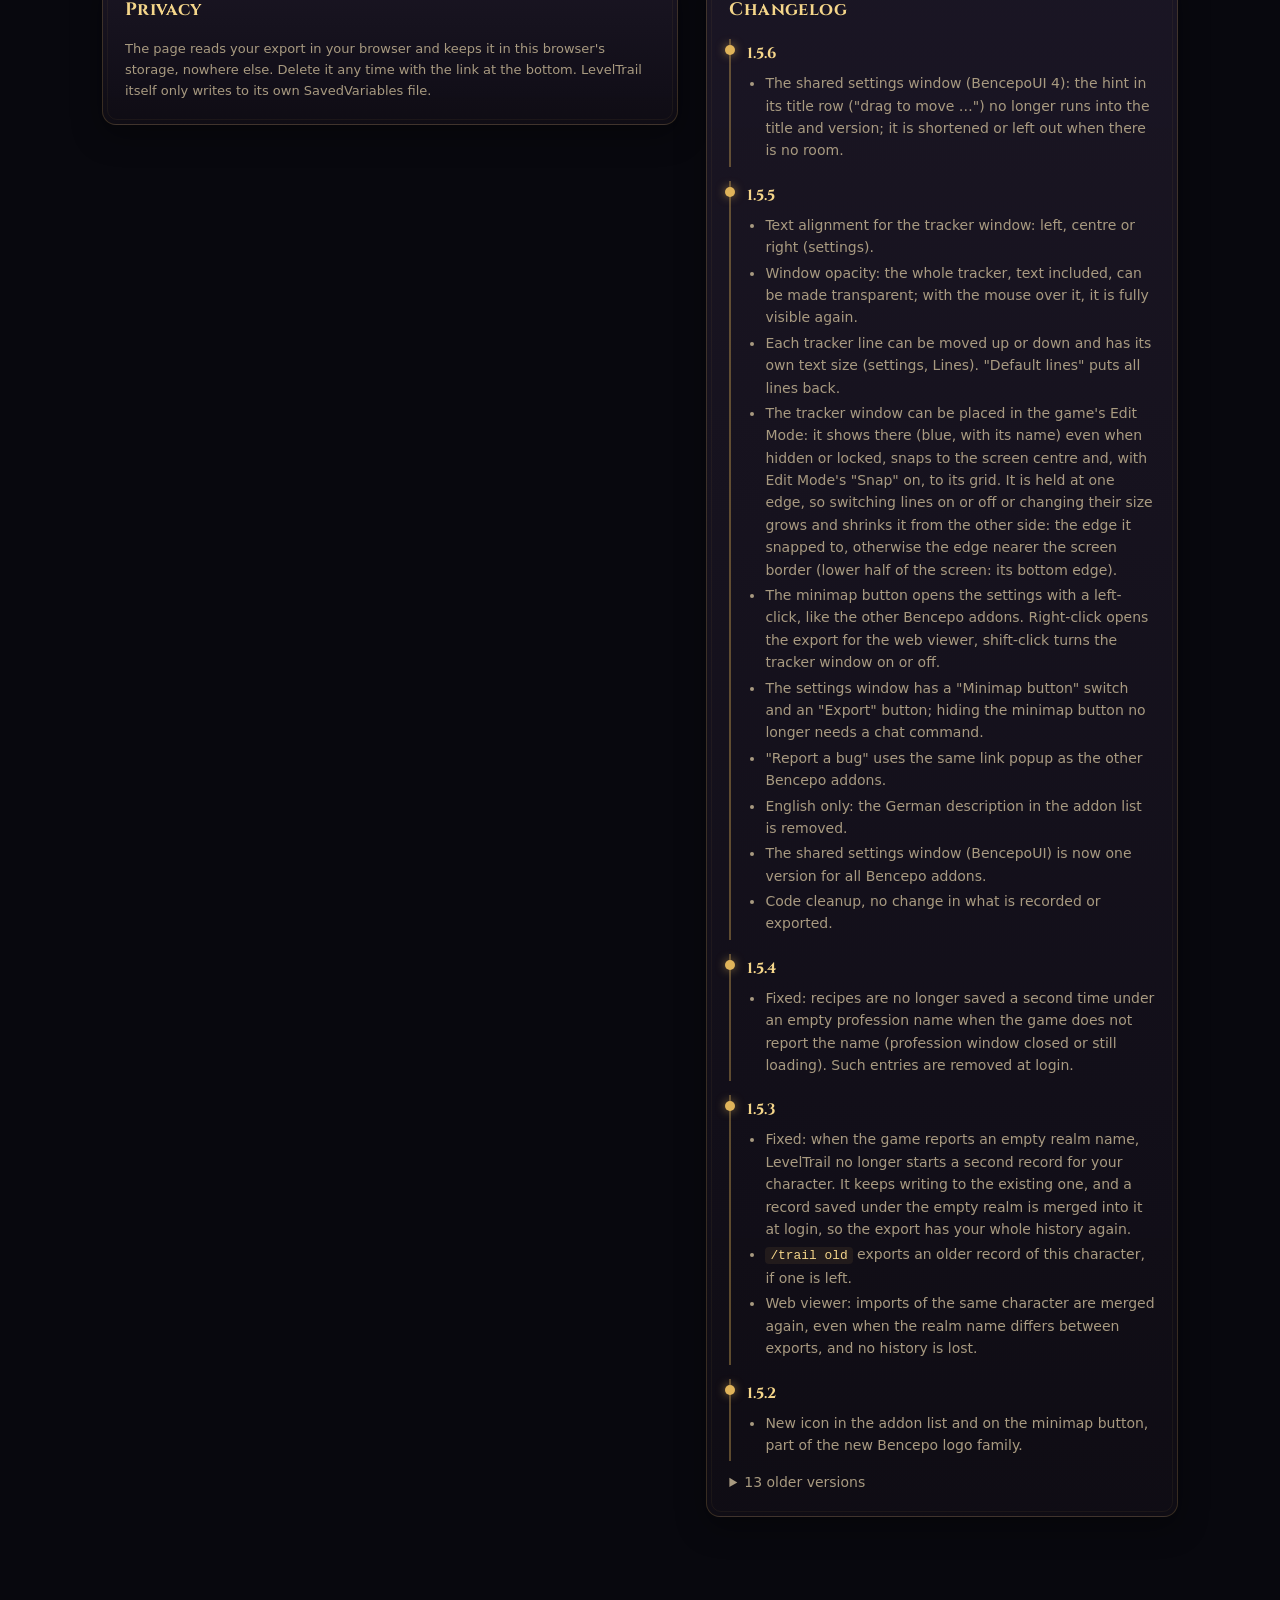
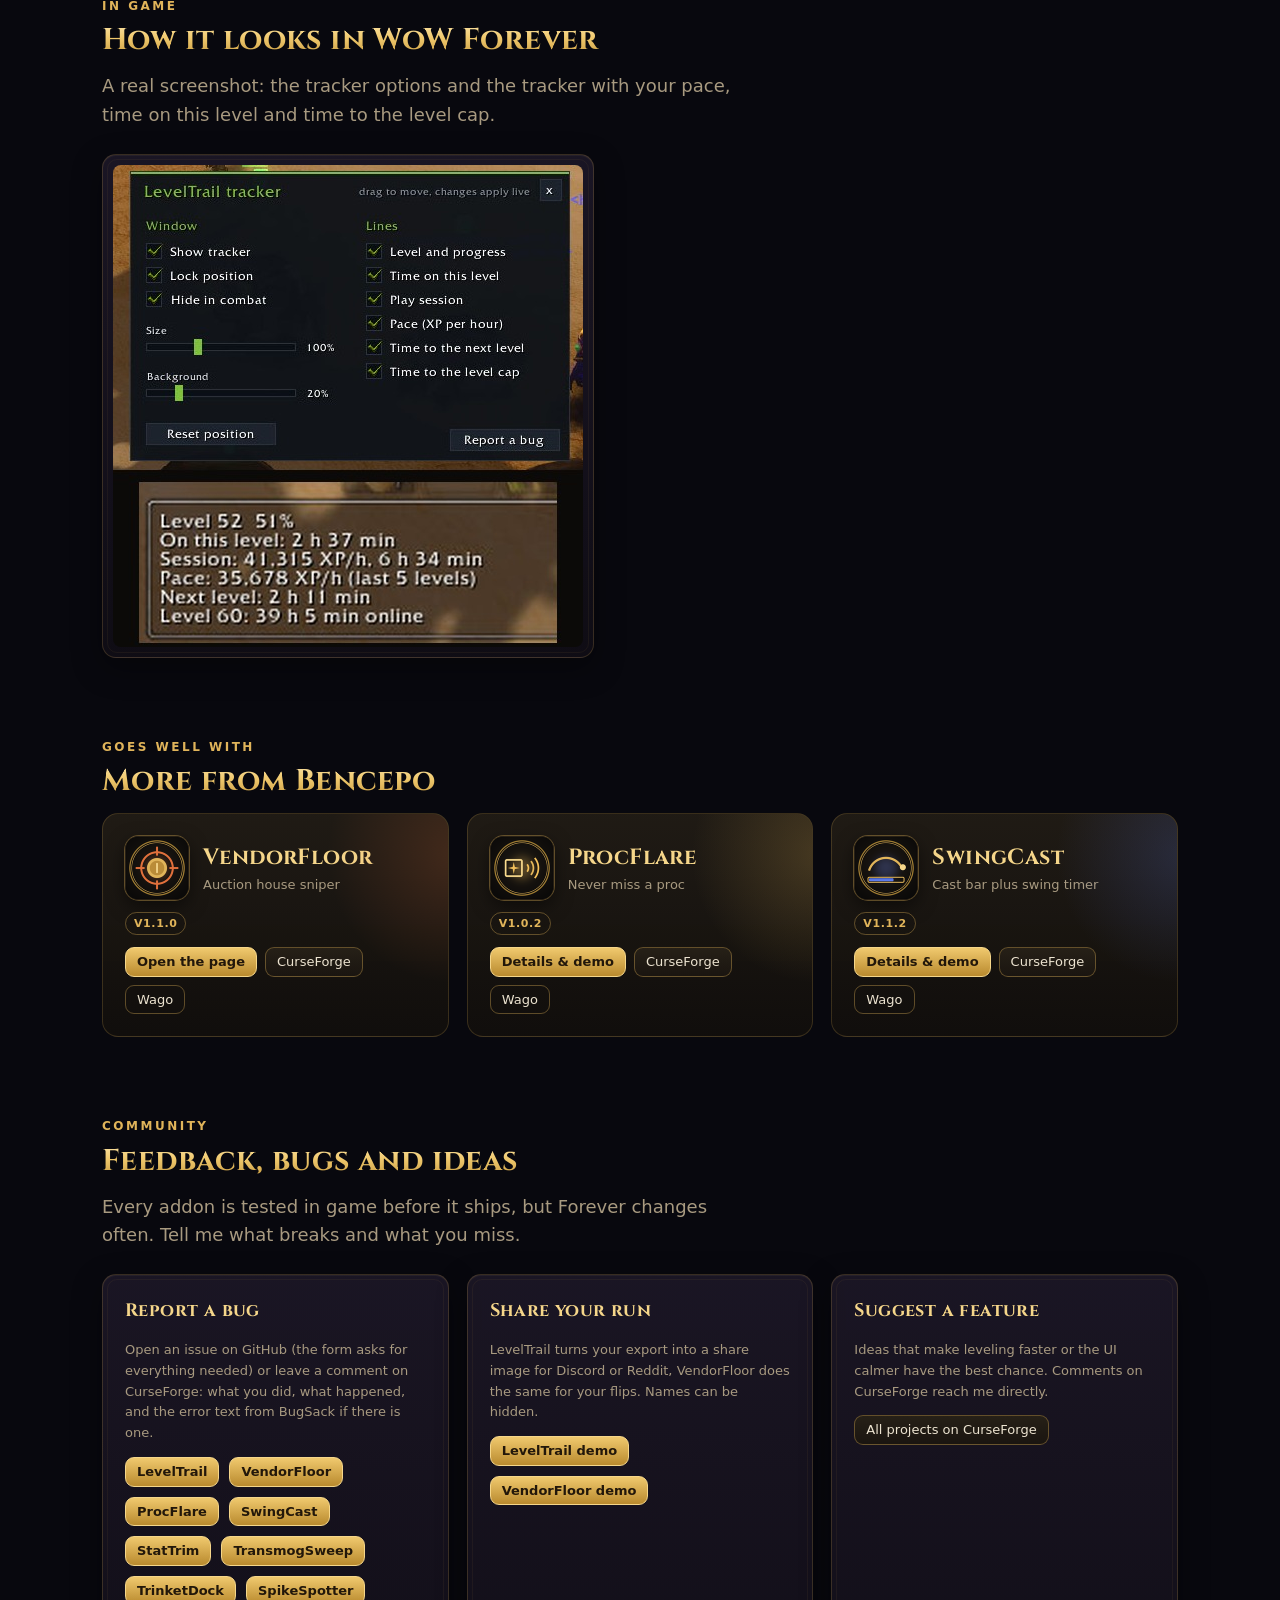
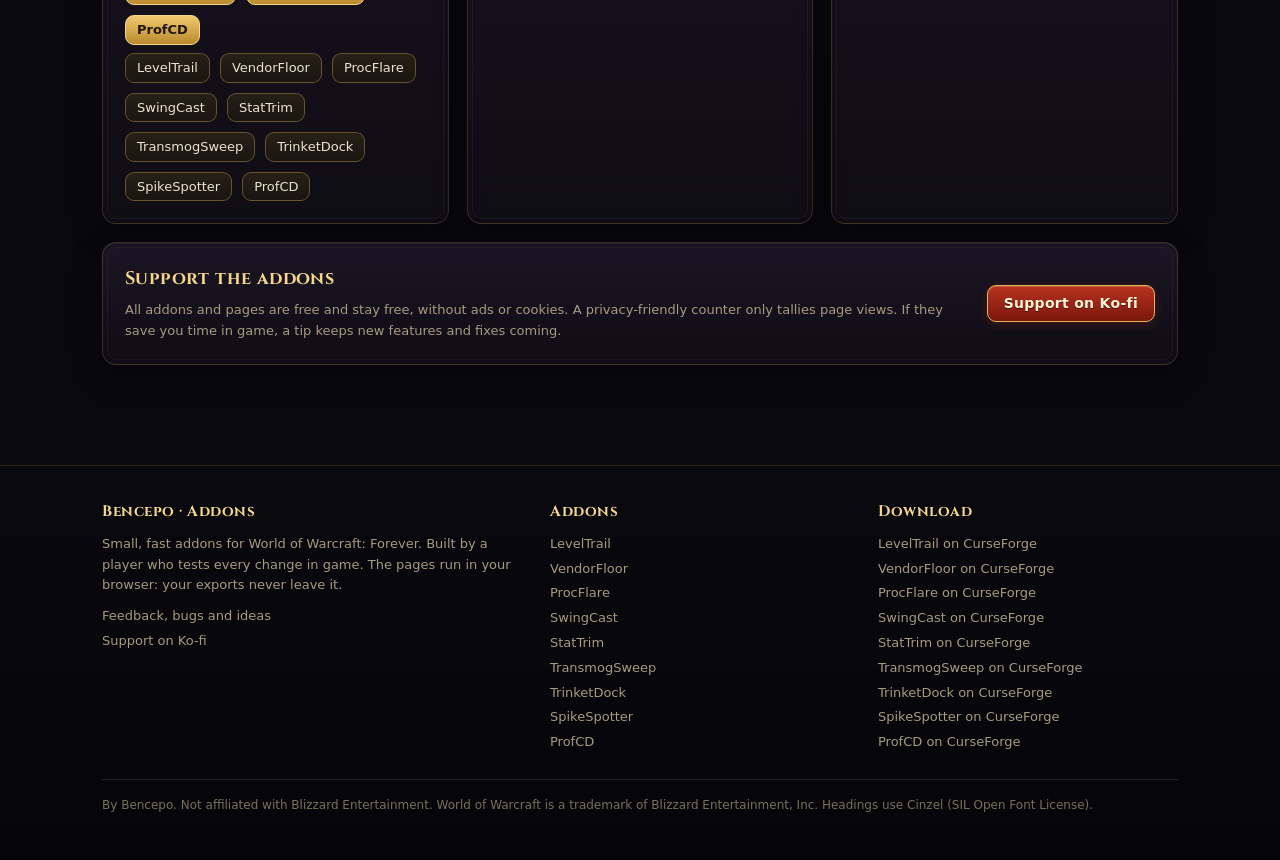
==== commit c45b0846: "Hand-picked "More from Bencepo" cards on VendorFloor and LevelTrail pages" ====
--- a/leveltrail/index.html
+++ b/leveltrail/index.html
@@ -89,7 +89,12 @@
     <p class="lead">A real screenshot: the tracker options and the tracker with your pace, time on this level and time to the level cap.</p>
     <div class="panel reveal" style="padding:10px;max-width:492px"><img src="../media/leveltrail/ingame.jpg" alt="LevelTrail tracker in WoW Forever" loading="lazy" style="width:100%;display:block;border-radius:8px"></div>
   </section>
-    <section class="section"><div class="eyebrow">Goes well with</div><h2 class="goldtext">More from Bencepo</h2><!--@goes--><div class="addons"><div class="acard reveal" style="--glow:rgba(240,190,90,.32)">
+    <section class="section"><div class="eyebrow">Goes well with</div><h2 class="goldtext">More from Bencepo</h2><!--@goes--><div class="addons"><div class="acard reveal" style="--glow:rgba(224,112,60,.32)">
+  <div class="head"><img src="../assets/icons/vendorfloor-128.png" alt=""><div><h3>VendorFloor</h3><div class="small">Auction house sniper</div></div></div>
+  
+  <div class="meta"><span class="tag">v1.1.0</span></div>
+  <div class="links"><a class="btn gold sm" href="../vendorfloor/">Open the page</a><a class="btn sm" href="https://www.curseforge.com/wow/addons/vendorfloor" target="_blank" rel="noopener">CurseForge</a><a class="btn sm ghost" href="https://addons.wago.io/addons/vendorfloor" target="_blank" rel="noopener">Wago</a></div>
+</div><div class="acard reveal" style="--glow:rgba(240,190,90,.32)">
   <div class="head"><img src="../assets/icons/procflare-128.png" alt=""><div><h3>ProcFlare</h3><div class="small">Never miss a proc</div></div></div>
   
   <div class="meta"><span class="tag">v1.0.2</span></div>
@@ -99,11 +104,6 @@
   
   <div class="meta"><span class="tag">v1.1.2</span></div>
   <div class="links"><a class="btn gold sm" href="../swingcast/">Details & demo</a><a class="btn sm" href="https://www.curseforge.com/wow/addons/swingcast" target="_blank" rel="noopener">CurseForge</a><a class="btn sm ghost" href="https://addons.wago.io/addons/swingcast" target="_blank" rel="noopener">Wago</a></div>
-</div><div class="acard reveal" style="--glow:rgba(110,160,240,.28)">
-  <div class="head"><img src="../assets/icons/stattrim-128.png" alt=""><div><h3>StatTrim</h3><div class="small">A tidy character window</div></div></div>
-  
-  <div class="meta"><span class="tag">v1.1.0</span></div>
-  <div class="links"><a class="btn gold sm" href="../stattrim/">Details & demo</a><a class="btn sm" href="https://www.curseforge.com/wow/addons/stattrim" target="_blank" rel="noopener">CurseForge</a><a class="btn sm ghost" href="https://addons.wago.io/addons/stattrim" target="_blank" rel="noopener">Wago</a></div>
 </div></div><!--/@goes--></section>
     <!--@community--><section class="section" id="community">
   <div class="eyebrow">Community</div>
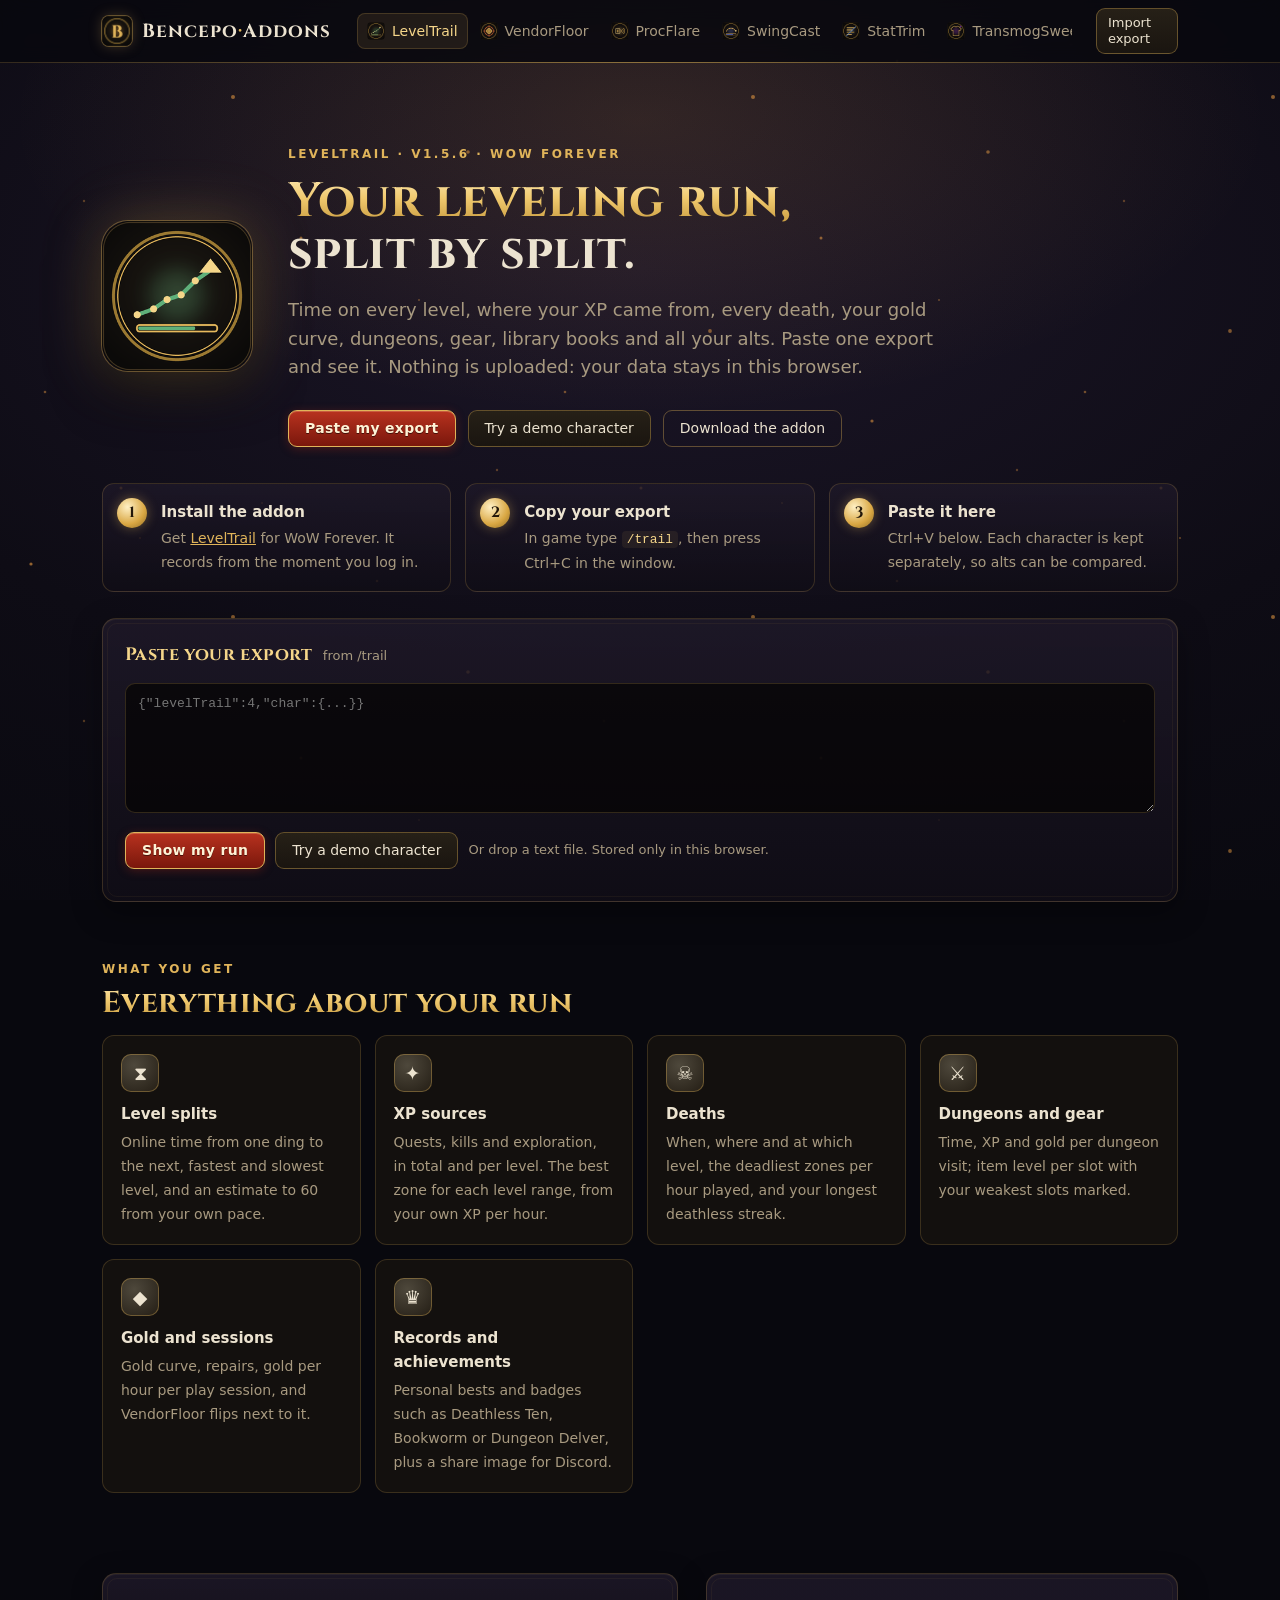
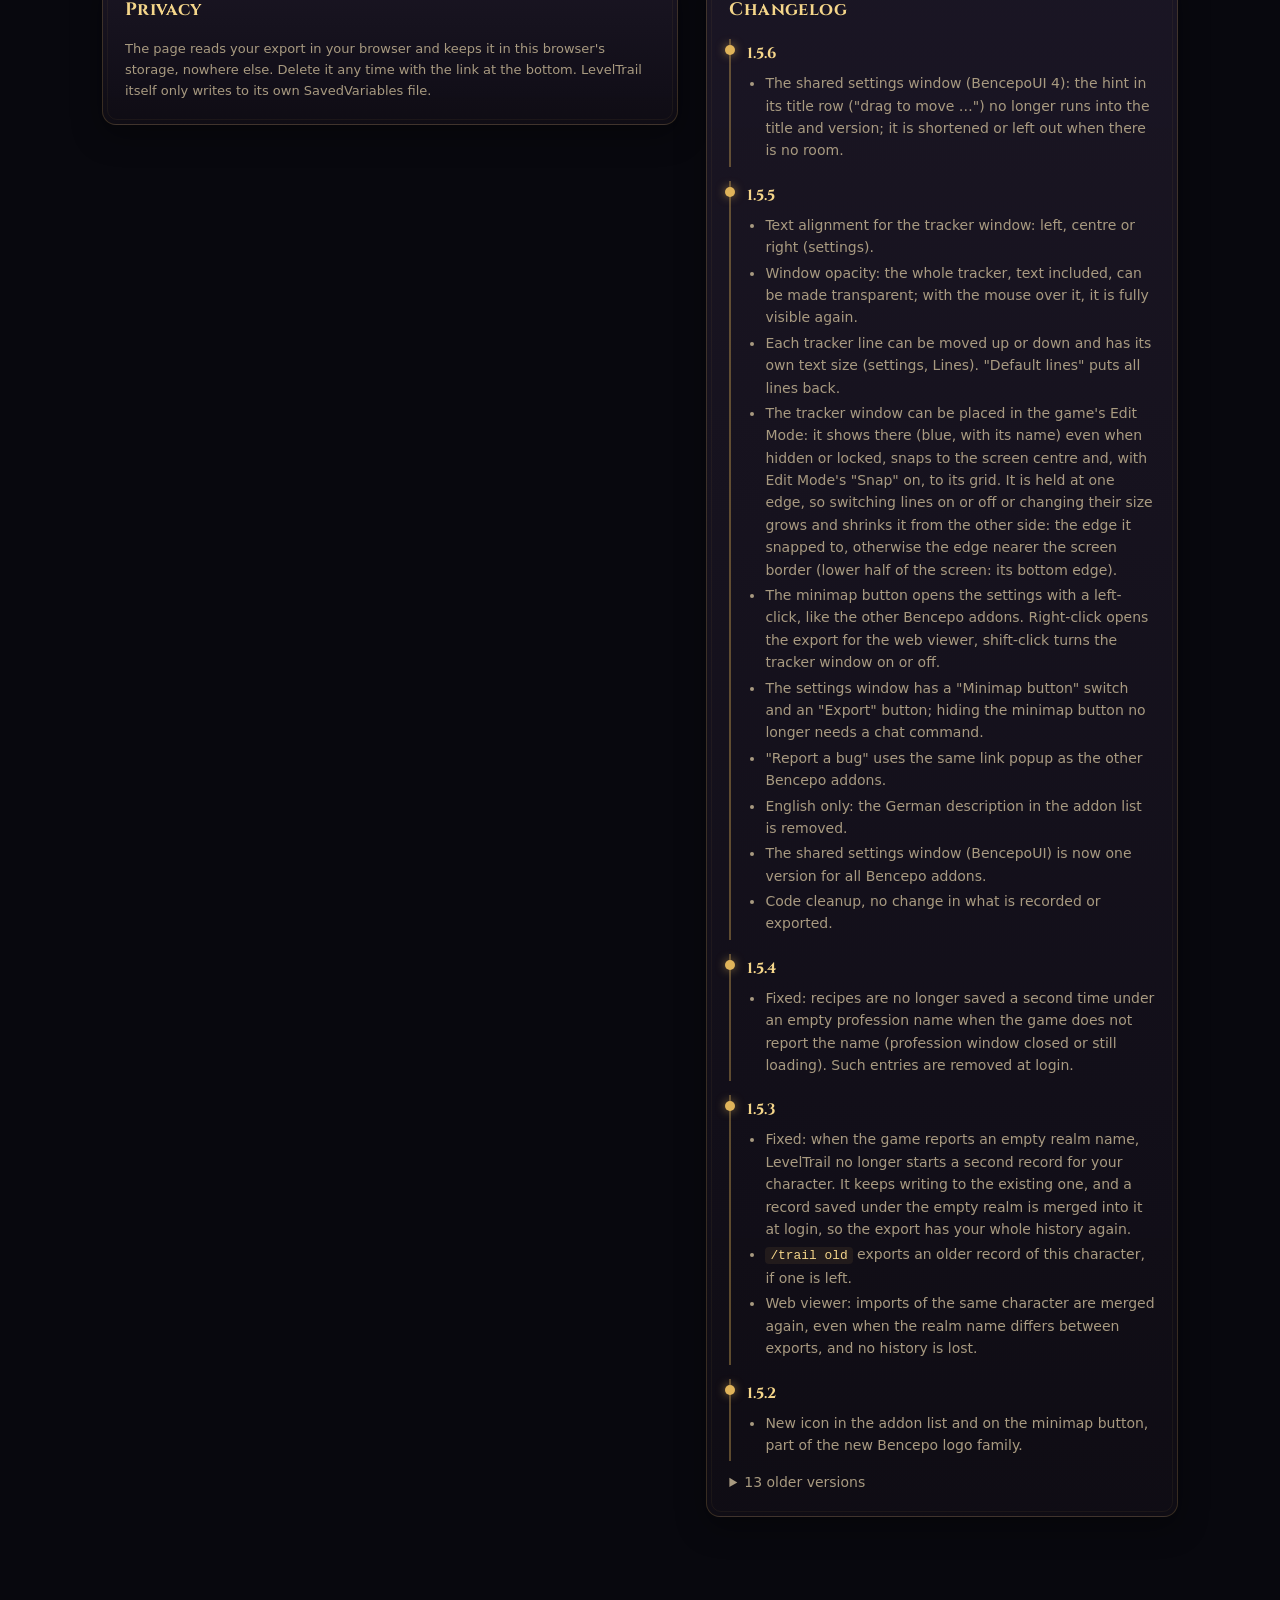
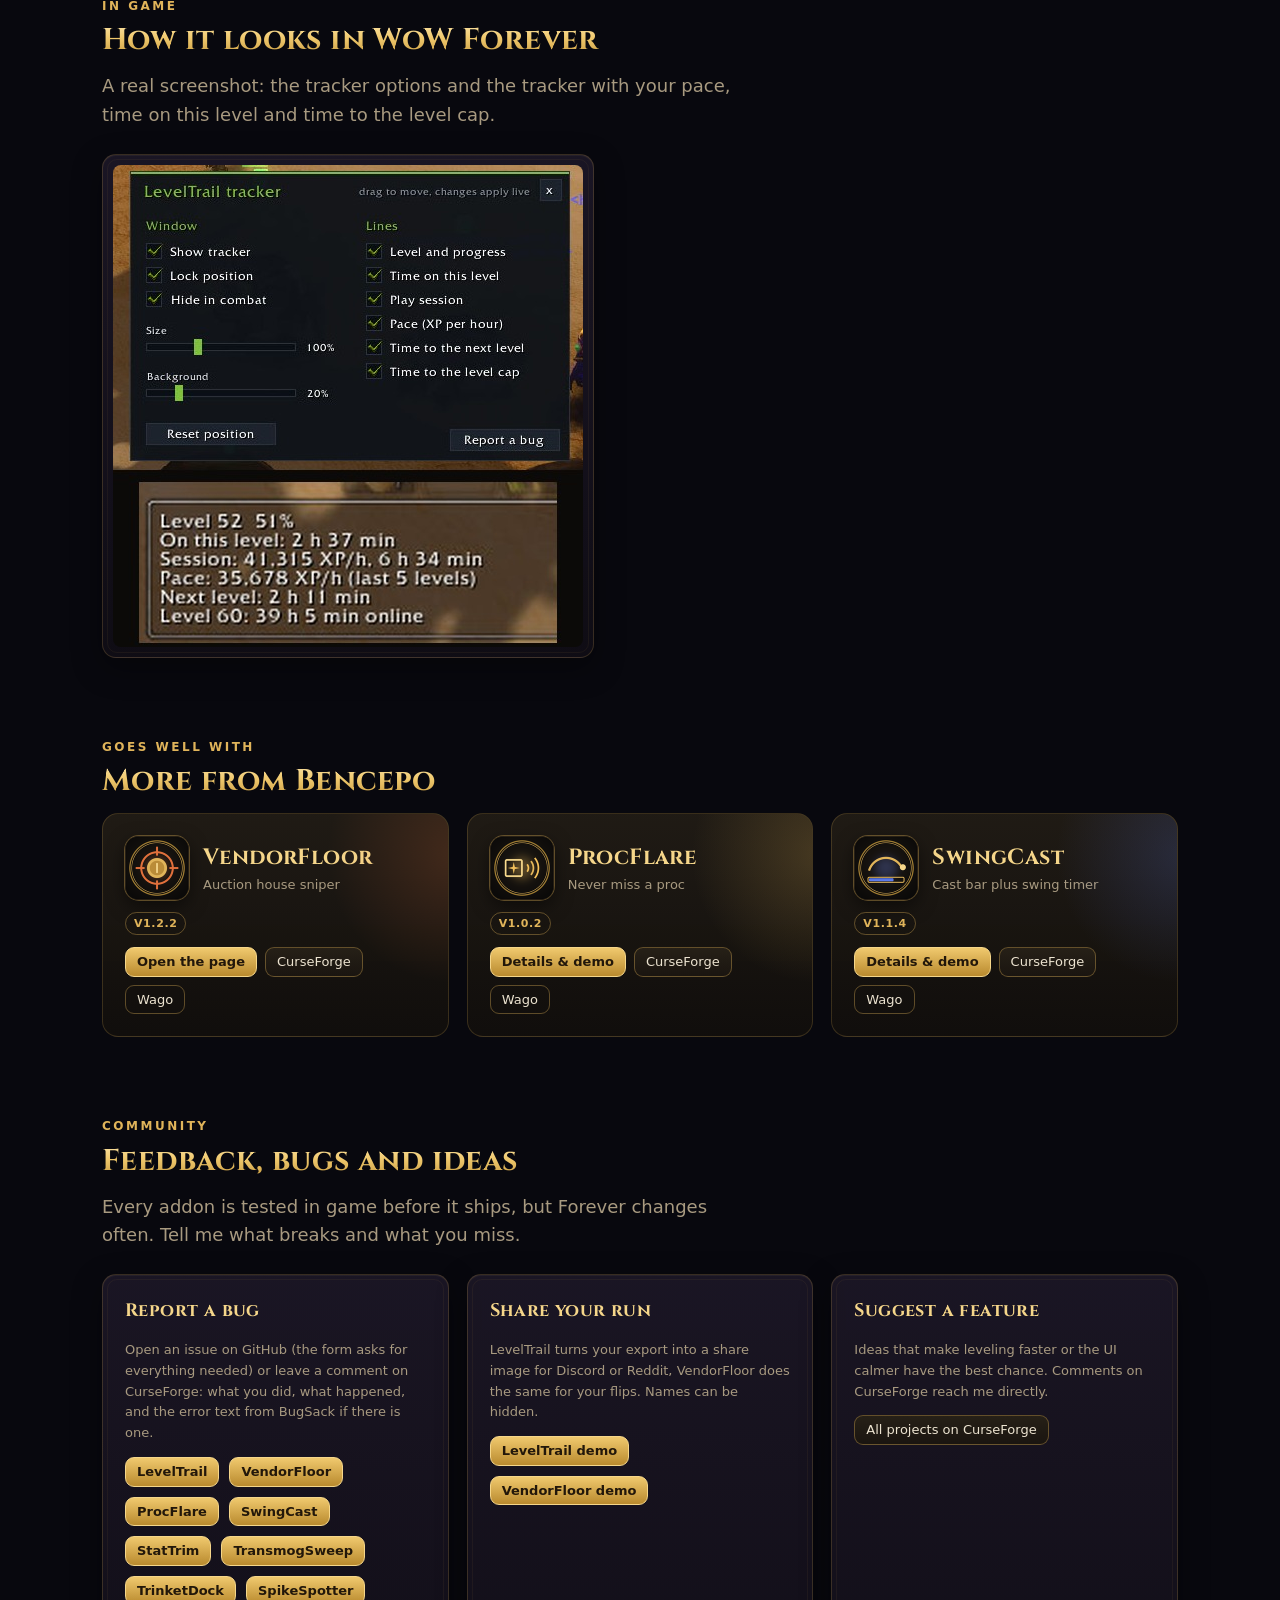
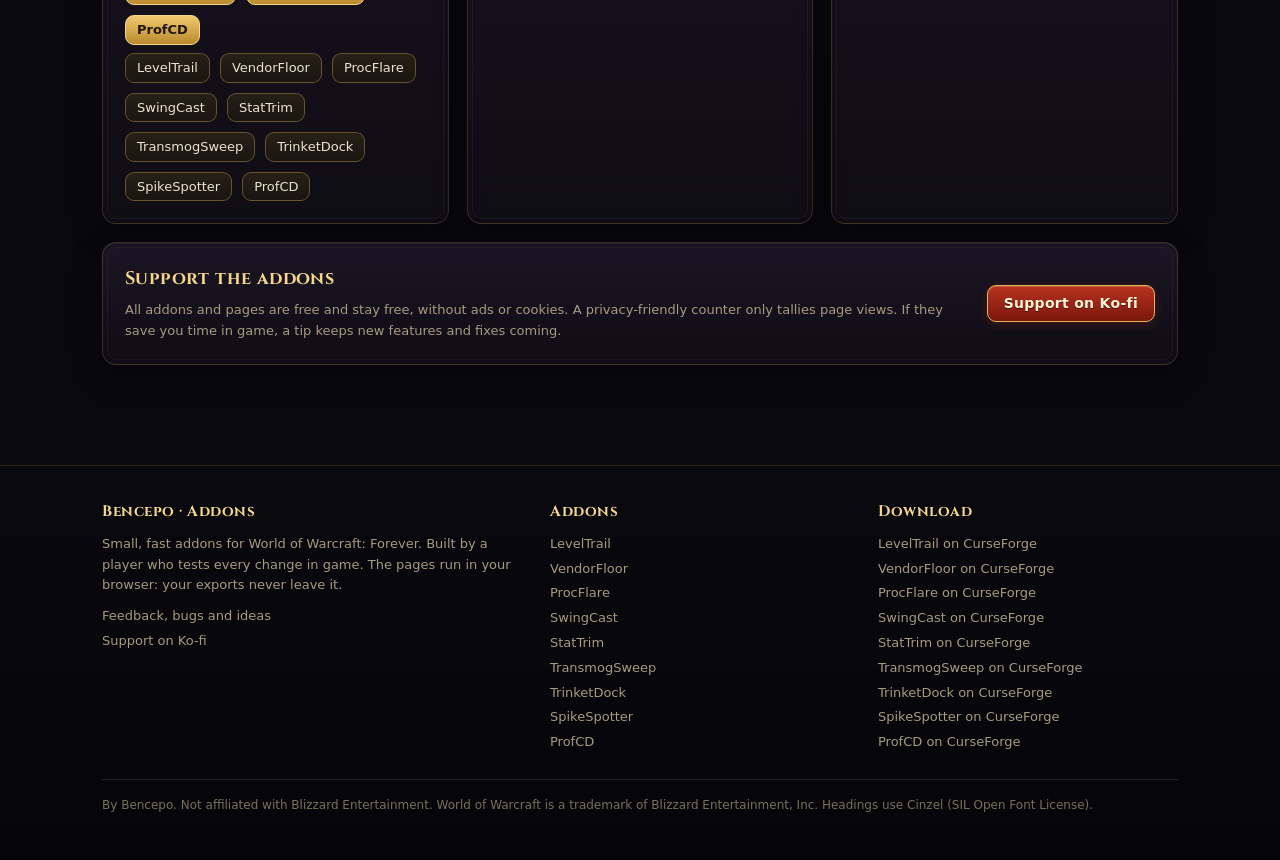
==== commit 2680a367: "TrinketDock 1.3.0, VendorFloor 1.2.2, SwingCast 1.1.4: changelogs, texts and store descriptions Co-A" ====
--- a/leveltrail/index.html
+++ b/leveltrail/index.html
@@ -92,7 +92,7 @@
     <section class="section"><div class="eyebrow">Goes well with</div><h2 class="goldtext">More from Bencepo</h2><!--@goes--><div class="addons"><div class="acard reveal" style="--glow:rgba(224,112,60,.32)">
   <div class="head"><img src="../assets/icons/vendorfloor-128.png" alt=""><div><h3>VendorFloor</h3><div class="small">Auction house sniper</div></div></div>
   
-  <div class="meta"><span class="tag">v1.1.0</span></div>
+  <div class="meta"><span class="tag">v1.2.2</span></div>
   <div class="links"><a class="btn gold sm" href="../vendorfloor/">Open the page</a><a class="btn sm" href="https://www.curseforge.com/wow/addons/vendorfloor" target="_blank" rel="noopener">CurseForge</a><a class="btn sm ghost" href="https://addons.wago.io/addons/vendorfloor" target="_blank" rel="noopener">Wago</a></div>
 </div><div class="acard reveal" style="--glow:rgba(240,190,90,.32)">
   <div class="head"><img src="../assets/icons/procflare-128.png" alt=""><div><h3>ProcFlare</h3><div class="small">Never miss a proc</div></div></div>
@@ -102,7 +102,7 @@
 </div><div class="acard reveal" style="--glow:rgba(90,120,230,.32)">
   <div class="head"><img src="../assets/icons/swingcast-128.png" alt=""><div><h3>SwingCast</h3><div class="small">Cast bar plus swing timer</div></div></div>
   
-  <div class="meta"><span class="tag">v1.1.2</span></div>
+  <div class="meta"><span class="tag">v1.1.4</span></div>
   <div class="links"><a class="btn gold sm" href="../swingcast/">Details & demo</a><a class="btn sm" href="https://www.curseforge.com/wow/addons/swingcast" target="_blank" rel="noopener">CurseForge</a><a class="btn sm ghost" href="https://addons.wago.io/addons/swingcast" target="_blank" rel="noopener">Wago</a></div>
 </div></div><!--/@goes--></section>
     <!--@community--><section class="section" id="community">
